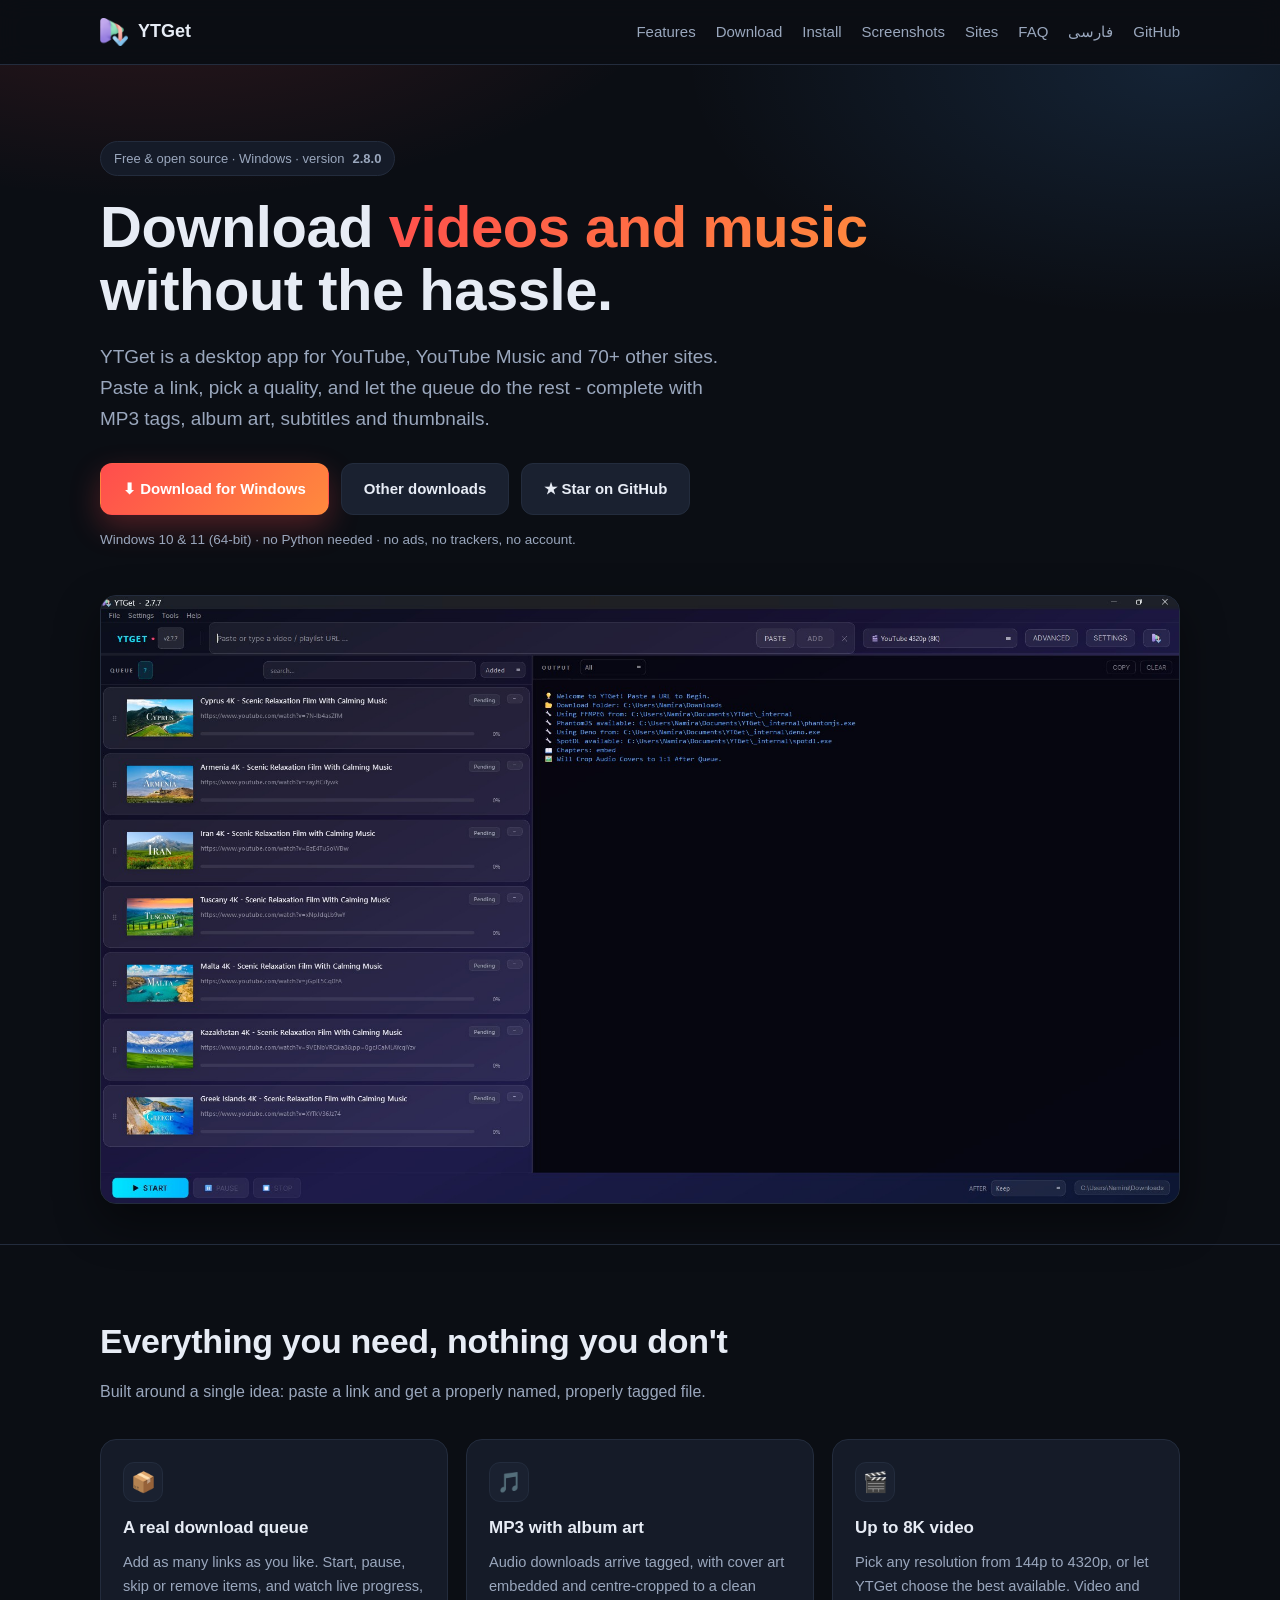
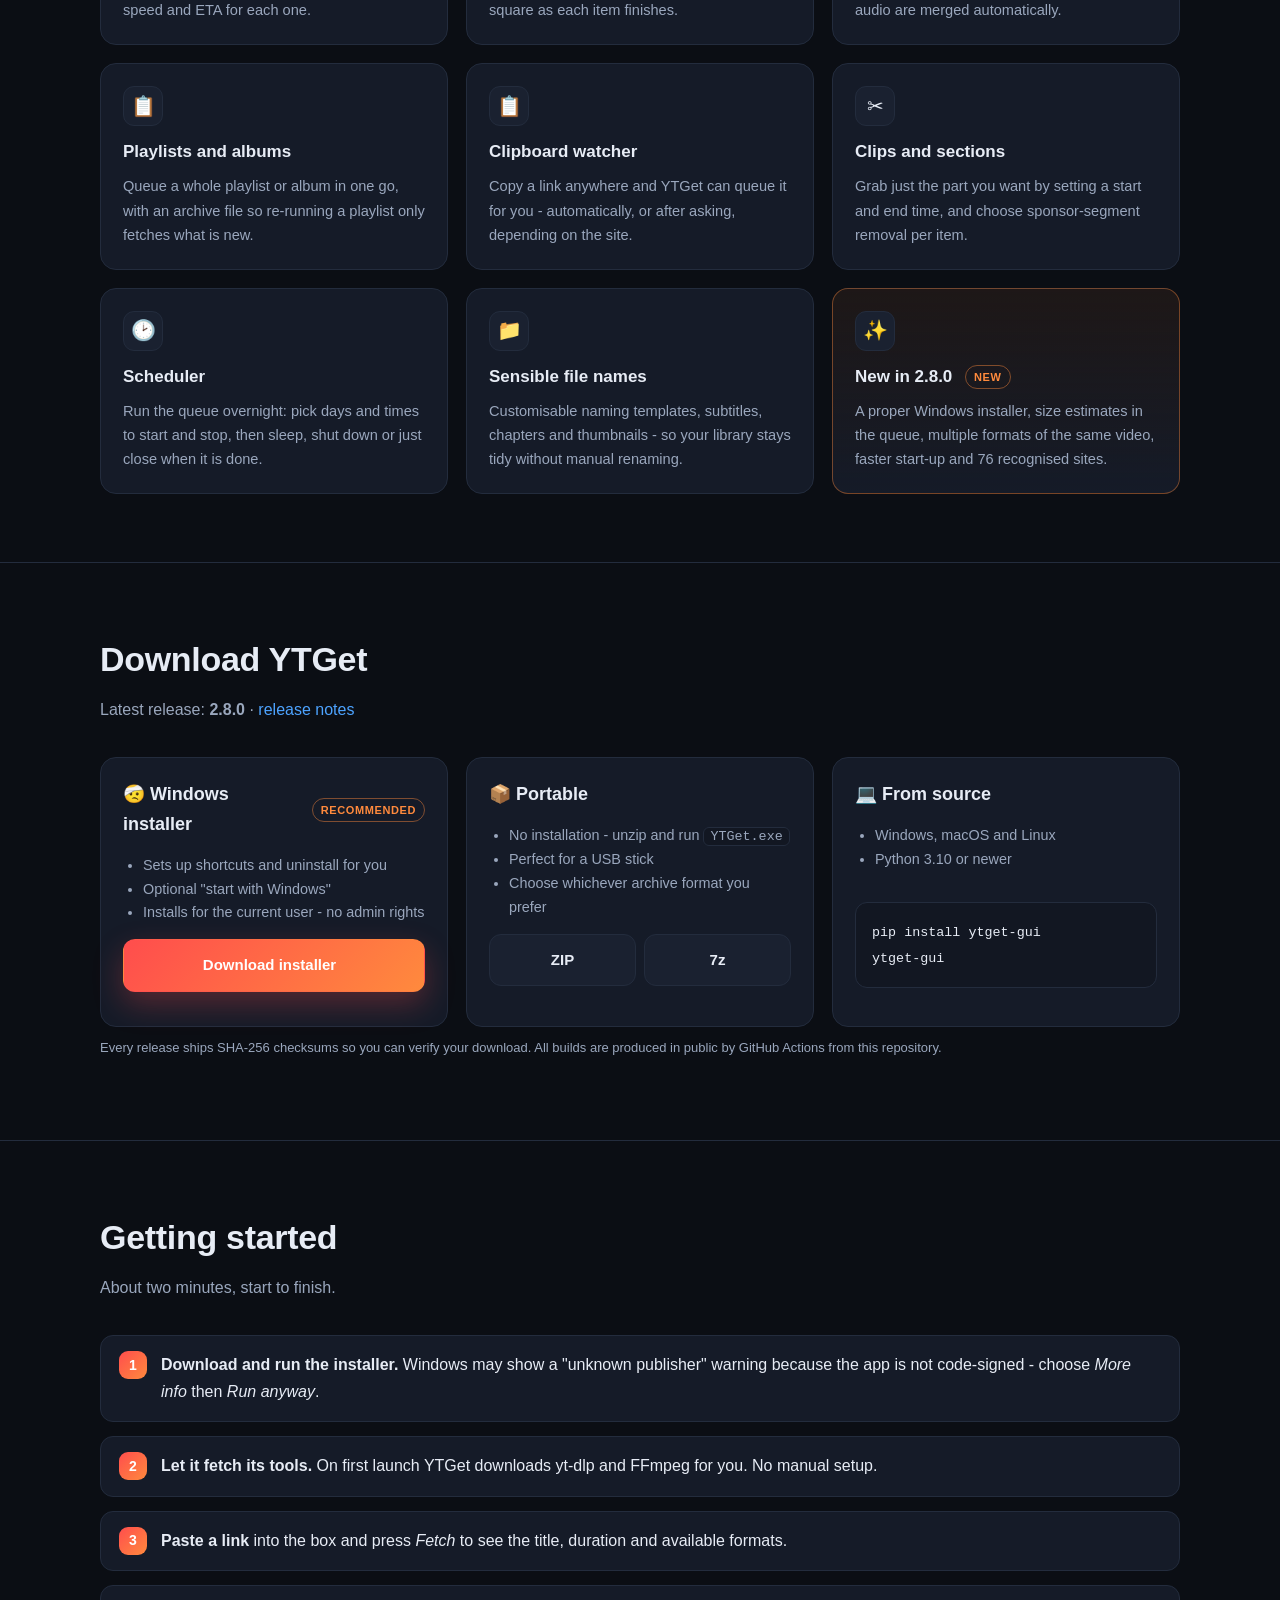
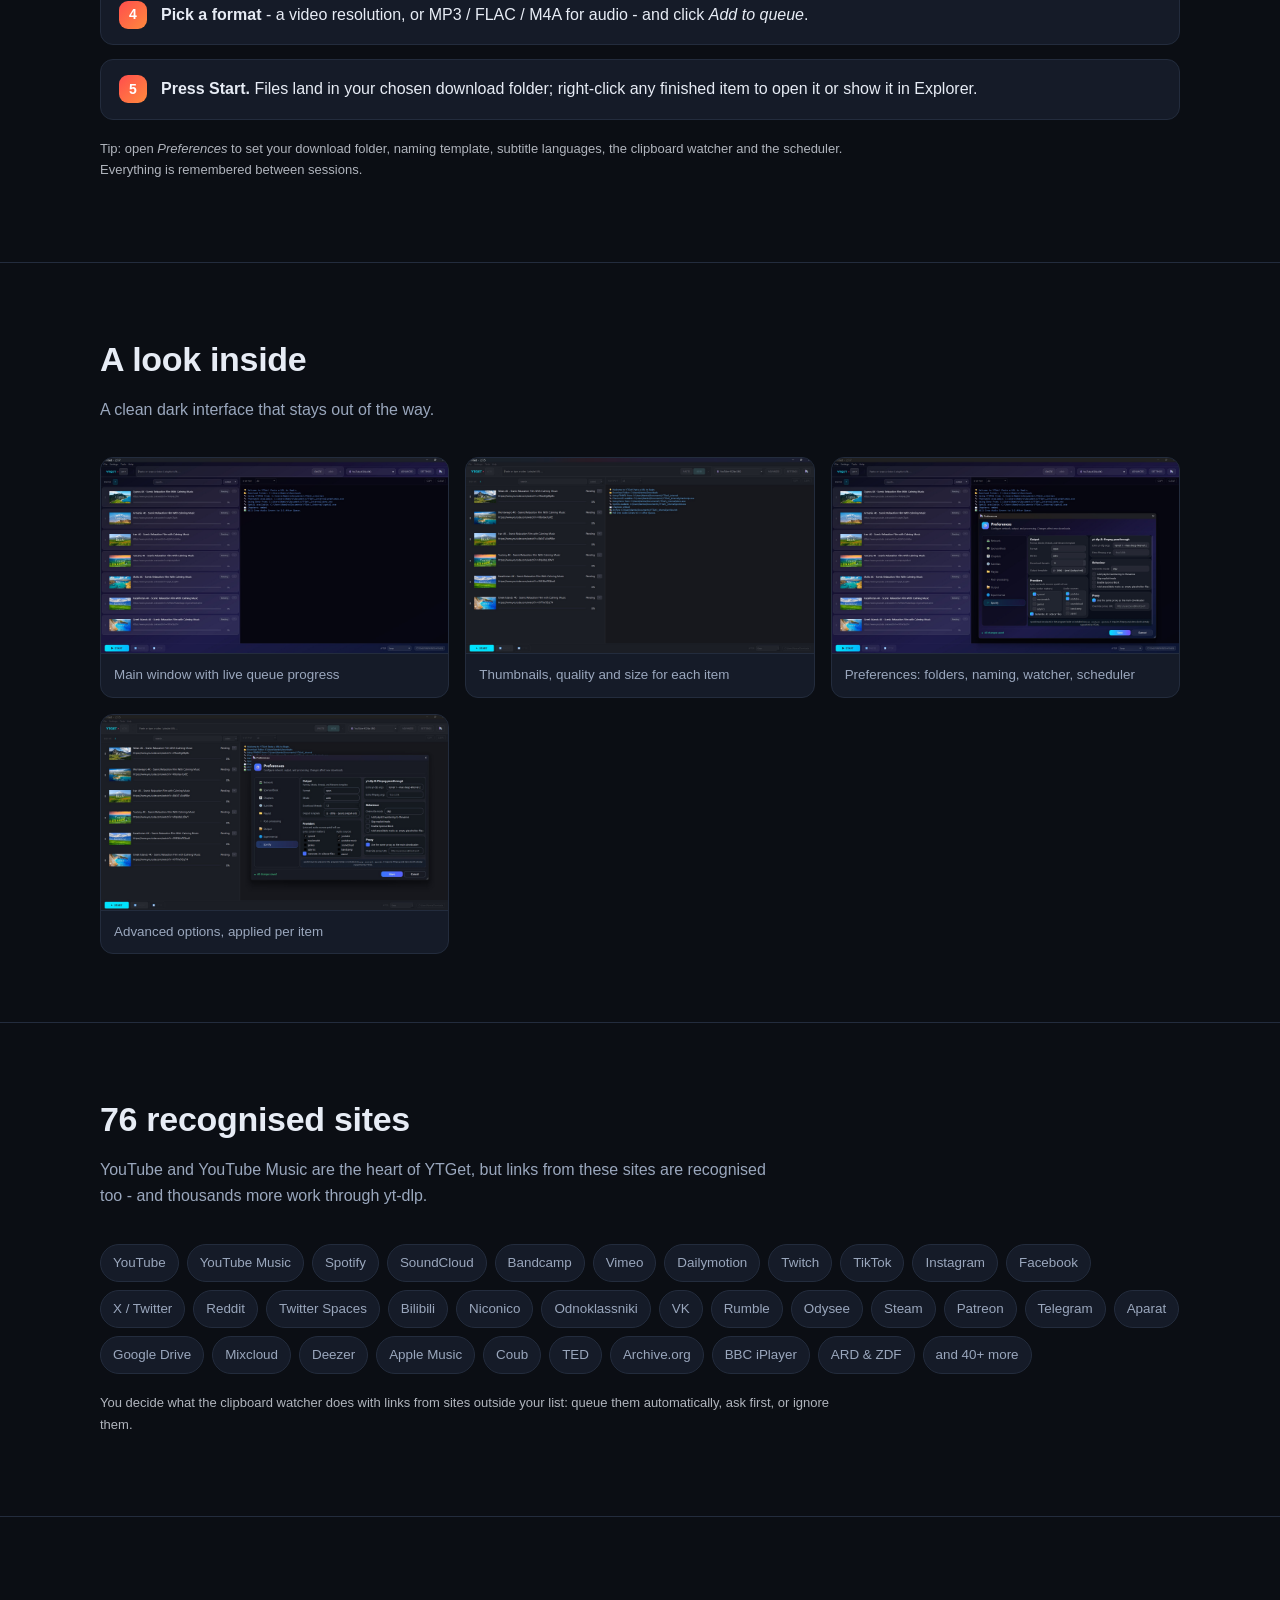
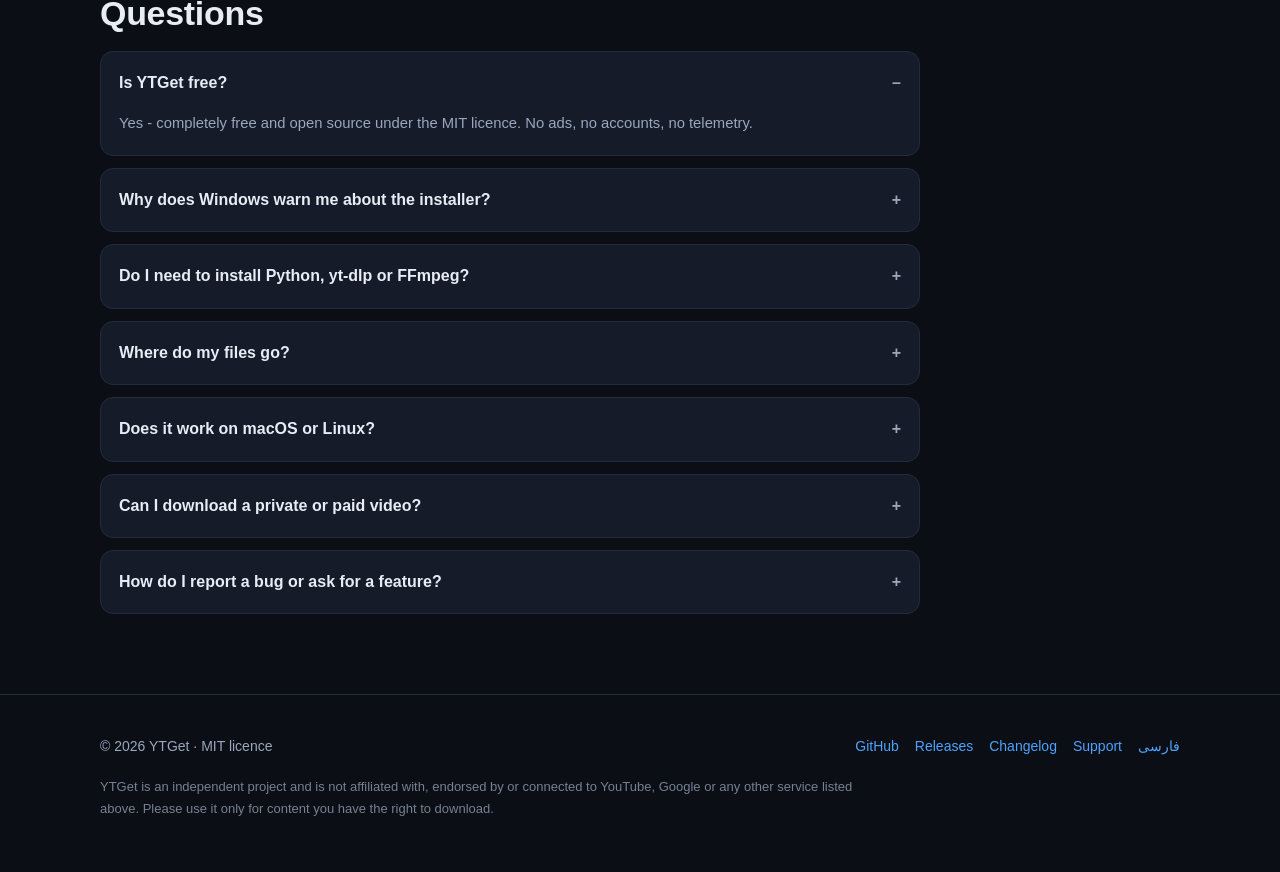
==== docs/index.html @ f898b494 "2.8.0.E" ====
<!DOCTYPE html>
<html lang="en">
<head>
<meta charset="utf-8" />
<meta name="viewport" content="width=device-width, initial-scale=1" />
<title>YTGet - a fast, friendly YouTube &amp; music downloader for Windows</title>
<meta name="description" content="YTGet is a free, open-source desktop downloader for YouTube, YouTube Music, Spotify metadata and 70+ other sites. Queue videos and playlists, grab MP3 with album art, and keep everything organised." />
<meta name="theme-color" content="#0b0e14" />
<link rel="icon" href="favicon.ico" sizes="any" />
<link rel="canonical" href="https://erfannamira.github.io/ytget-gui/" />
<meta property="og:type" content="website" />
<meta property="og:title" content="YTGet - a fast, friendly downloader for Windows" />
<meta property="og:description" content="Queue videos, albums and playlists. MP3 with album art. 76 supported sites. Free and open source." />
<meta property="og:image" content="https://erfannamira.github.io/ytget-gui/assets/img/app-main.jpg" />
<meta property="og:url" content="https://erfannamira.github.io/ytget-gui/" />
<meta name="twitter:card" content="summary_large_image" />
<link rel="stylesheet" href="assets/css/style.css" />
</head>
<body>
<a class="skip" href="#main">Skip to content</a>

<header class="nav">
  <div class="wrap nav-inner">
    <a class="brand" href="./">
      <img src="assets/img/logo.png" alt="" width="28" height="28" />
      YTGet
    </a>
    <button class="nav-toggle" type="button" aria-expanded="false" aria-label="Menu">&#9776;</button>
    <nav class="nav-links">
      <a href="#features">Features</a>
      <a href="#download">Download</a>
      <a href="#install">Install</a>
      <a href="#screenshots">Screenshots</a>
      <a href="#sites">Sites</a>
      <a href="#faq">FAQ</a>
      <a href="fa.html" lang="fa">&#1601;&#1575;&#1585;&#1587;&#1740;</a>
      <a href="https://github.com/ErfanNamira/ytget-gui">GitHub</a>
    </nav>
  </div>
</header>

<main id="main">

<section class="hero" style="border-top:0">
  <div class="wrap">
    <span class="pill">Free &amp; open source &middot; Windows &middot; version <strong data-version>2.8.0</strong></span>
    <h1>Download <span>videos and music</span><br />without the hassle.</h1>
    <p class="lede">
      YTGet is a desktop app for YouTube, YouTube Music and 70+ other sites.
      Paste a link, pick a quality, and let the queue do the rest - complete with
      MP3 tags, album art, subtitles and thumbnails.
    </p>
    <div class="cta">
      <a class="btn btn-primary" data-dl-installer href="https://github.com/ErfanNamira/ytget-gui/releases/latest">
        &#11015; Download for Windows
      </a>
      <a class="btn" href="#download">Other downloads</a>
      <a class="btn" href="https://github.com/ErfanNamira/ytget-gui">&#9733; Star on GitHub</a>
    </div>
    <p class="cta-note">
      Windows 10 &amp; 11 (64-bit) &middot; no Python needed &middot; no ads, no trackers, no account.
    </p>
    <div class="shot">
      <img src="assets/img/app-main.jpg" alt="The YTGet main window with a download queue" />
    </div>
  </div>
</section>

<section id="features">
  <div class="wrap">
    <h2>Everything you need, nothing you don't</h2>
    <p class="sub">Built around a single idea: paste a link and get a properly named, properly tagged file.</p>
    <div class="grid">
      <div class="card">
        <div class="ico">&#128230;</div>
        <h3>A real download queue</h3>
        <p>Add as many links as you like. Start, pause, skip or remove items, and watch live progress, speed and ETA for each one.</p>
      </div>
      <div class="card">
        <div class="ico">&#127925;</div>
        <h3>MP3 with album art</h3>
        <p>Audio downloads arrive tagged, with cover art embedded and centre-cropped to a clean square as each item finishes.</p>
      </div>
      <div class="card">
        <div class="ico">&#127916;</div>
        <h3>Up to 8K video</h3>
        <p>Pick any resolution from 144p to 4320p, or let YTGet choose the best available. Video and audio are merged automatically.</p>
      </div>
      <div class="card">
        <div class="ico">&#128203;</div>
        <h3>Playlists and albums</h3>
        <p>Queue a whole playlist or album in one go, with an archive file so re-running a playlist only fetches what is new.</p>
      </div>
      <div class="card">
        <div class="ico">&#128203;</div>
        <h3>Clipboard watcher</h3>
        <p>Copy a link anywhere and YTGet can queue it for you - automatically, or after asking, depending on the site.</p>
      </div>
      <div class="card">
        <div class="ico">&#9986;</div>
        <h3>Clips and sections</h3>
        <p>Grab just the part you want by setting a start and end time, and choose sponsor-segment removal per item.</p>
      </div>
      <div class="card">
        <div class="ico">&#128337;</div>
        <h3>Scheduler</h3>
        <p>Run the queue overnight: pick days and times to start and stop, then sleep, shut down or just close when it is done.</p>
      </div>
      <div class="card">
        <div class="ico">&#128193;</div>
        <h3>Sensible file names</h3>
        <p>Customisable naming templates, subtitles, chapters and thumbnails - so your library stays tidy without manual renaming.</p>
      </div>
      <div class="card new">
        <div class="ico">&#10024;</div>
        <h3>New in 2.8.0 <span class="tag">new</span></h3>
        <p>A proper Windows installer, size estimates in the queue, multiple formats of the same video, faster start-up and 76 recognised sites.</p>
      </div>
    </div>
  </div>
</section>

<section id="download">
  <div class="wrap">
    <h2>Download YTGet</h2>
    <p class="sub">
      Latest release: <strong data-version>2.8.0</strong>
      <span data-published></span> &middot;
      <a data-notes-link href="https://github.com/ErfanNamira/ytget-gui/releases/latest">release notes</a>
    </p>
    <div class="dl-grid">
      <div class="card dl">
        <div class="os">&#129301; Windows installer <span class="tag">recommended</span></div>
        <ul>
          <li>Sets up shortcuts and uninstall for you</li>
          <li>Optional "start with Windows"</li>
          <li>Installs for the current user - no admin rights</li>
        </ul>
        <a class="btn btn-primary" data-dl-installer href="https://github.com/ErfanNamira/ytget-gui/releases/latest">
          Download installer <span data-size></span>
        </a>
      </div>
      <div class="card dl">
        <div class="os">&#128230; Portable</div>
        <ul>
          <li>No installation - unzip and run <code>YTGet.exe</code></li>
          <li>Perfect for a USB stick</li>
          <li>Choose whichever archive format you prefer</li>
        </ul>
        <div class="dl-alt">
          <a class="btn" data-dl-zip href="https://github.com/ErfanNamira/ytget-gui/releases/latest">ZIP</a>
          <a class="btn" data-dl-7z href="https://github.com/ErfanNamira/ytget-gui/releases/latest">7z</a>
        </div>
      </div>
      <div class="card dl">
        <div class="os">&#128187; From source</div>
        <ul>
          <li>Windows, macOS and Linux</li>
          <li>Python 3.10 or newer</li>
        </ul>
<pre><code>pip install ytget-gui
ytget-gui</code></pre>
      </div>
    </div>
    <p class="hashes">
      Every release ships SHA-256 checksums so you can verify your download.
      All builds are produced in public by GitHub Actions from this repository.
    </p>
  </div>
</section>

<section id="install">
  <div class="wrap">
    <h2>Getting started</h2>
    <p class="sub">About two minutes, start to finish.</p>
    <ol class="steps">
      <li><strong>Download and run the installer.</strong> Windows may show a "unknown publisher" warning because the app is not code-signed - choose <em>More info</em> then <em>Run anyway</em>.</li>
      <li><strong>Let it fetch its tools.</strong> On first launch YTGet downloads yt-dlp and FFmpeg for you. No manual setup.</li>
      <li><strong>Paste a link</strong> into the box and press <em>Fetch</em> to see the title, duration and available formats.</li>
      <li><strong>Pick a format</strong> - a video resolution, or MP3 / FLAC / M4A for audio - and click <em>Add to queue</em>.</li>
      <li><strong>Press Start.</strong> Files land in your chosen download folder; right-click any finished item to open it or show it in Explorer.</li>
    </ol>
    <p class="note">
      Tip: open <em>Preferences</em> to set your download folder, naming template, subtitle languages,
      the clipboard watcher and the scheduler. Everything is remembered between sessions.
    </p>
  </div>
</section>

<section id="screenshots">
  <div class="wrap">
    <h2>A look inside</h2>
    <p class="sub">A clean dark interface that stays out of the way.</p>
    <div class="gallery">
      <figure>
        <img src="assets/img/app-main.jpg" alt="YTGet main window" loading="lazy" />
        <figcaption>Main window with live queue progress</figcaption>
      </figure>
      <figure>
        <img src="assets/img/app-queue.jpg" alt="YTGet queue with thumbnails" loading="lazy" />
        <figcaption>Thumbnails, quality and size for each item</figcaption>
      </figure>
      <figure>
        <img src="assets/img/app-prefs.jpg" alt="YTGet preferences" loading="lazy" />
        <figcaption>Preferences: folders, naming, watcher, scheduler</figcaption>
      </figure>
      <figure>
        <img src="assets/img/app-advanced.jpg" alt="YTGet advanced options" loading="lazy" />
        <figcaption>Advanced options, applied per item</figcaption>
      </figure>
    </div>
  </div>
</section>

<section id="sites">
  <div class="wrap">
    <h2>76 recognised sites</h2>
    <p class="sub">
      YouTube and YouTube Music are the heart of YTGet, but links from these sites are recognised too -
      and thousands more work through yt-dlp.
    </p>
    <div class="chips">
      <span class="chip">YouTube</span>
      <span class="chip">YouTube Music</span>
      <span class="chip">Spotify</span>
      <span class="chip">SoundCloud</span>
      <span class="chip">Bandcamp</span>
      <span class="chip">Vimeo</span>
      <span class="chip">Dailymotion</span>
      <span class="chip">Twitch</span>
      <span class="chip">TikTok</span>
      <span class="chip">Instagram</span>
      <span class="chip">Facebook</span>
      <span class="chip">X / Twitter</span>
      <span class="chip">Reddit</span>
      <span class="chip">Twitter Spaces</span>
      <span class="chip">Bilibili</span>
      <span class="chip">Niconico</span>
      <span class="chip">Odnoklassniki</span>
      <span class="chip">VK</span>
      <span class="chip">Rumble</span>
      <span class="chip">Odysee</span>
      <span class="chip">Steam</span>
      <span class="chip">Patreon</span>
      <span class="chip">Telegram</span>
      <span class="chip">Aparat</span>
      <span class="chip">Google Drive</span>
      <span class="chip">Mixcloud</span>
      <span class="chip">Deezer</span>
      <span class="chip">Apple Music</span>
      <span class="chip">Coub</span>
      <span class="chip">TED</span>
      <span class="chip">Archive.org</span>
      <span class="chip">BBC iPlayer</span>
      <span class="chip">ARD &amp; ZDF</span>
      <span class="chip">and 40+ more</span>
    </div>
    <p class="note">
      You decide what the clipboard watcher does with links from sites outside your list:
      queue them automatically, ask first, or ignore them.
    </p>
  </div>
</section>

<section id="faq">
  <div class="wrap">
    <h2>Questions</h2>
    <div style="max-width:820px">
      <details open>
        <summary>Is YTGet free?</summary>
        <p>Yes - completely free and open source under the MIT licence. No ads, no accounts, no telemetry.</p>
      </details>
      <details>
        <summary>Why does Windows warn me about the installer?</summary>
        <p>The app is not code-signed yet, and code-signing certificates are expensive for a free project. Click <em>More info</em> then <em>Run anyway</em>. You can verify the file first using the SHA-256 checksum published with every release.</p>
      </details>
      <details>
        <summary>Do I need to install Python, yt-dlp or FFmpeg?</summary>
        <p>No. The Windows build is self-contained, and YTGet downloads and updates yt-dlp and FFmpeg by itself.</p>
      </details>
      <details>
        <summary>Where do my files go?</summary>
        <p>Wherever you choose in Preferences - by default your <code>Downloads</code> folder. Settings and logs live in <code>%LOCALAPPDATA%\YTGet</code>.</p>
      </details>
      <details>
        <summary>Does it work on macOS or Linux?</summary>
        <p>Yes, from source: <code>pip install ytget-gui</code> then run <code>ytget-gui</code>. Only Windows gets a prebuilt installer today.</p>
      </details>
      <details>
        <summary>Can I download a private or paid video?</summary>
        <p>Only content you are allowed to access. YTGet can use your browser cookies for things you have legitimately purchased or subscribed to - please respect each site's terms and the rights of creators.</p>
      </details>
      <details>
        <summary>How do I report a bug or ask for a feature?</summary>
        <p>Open an issue on <a href="https://github.com/ErfanNamira/ytget-gui/issues">GitHub</a>. Including the link you used and a copy of the log helps a lot.</p>
      </details>
    </div>
  </div>
</section>

</main>

<footer>
  <div class="wrap foot">
    <div>&copy; <span data-year>2026</span> YTGet &middot; MIT licence</div>
    <div class="foot-links">
      <a href="https://github.com/ErfanNamira/ytget-gui">GitHub</a>
      <a href="https://github.com/ErfanNamira/ytget-gui/releases">Releases</a>
      <a href="https://github.com/ErfanNamira/ytget-gui/blob/main/CHANGELOG.md">Changelog</a>
      <a href="https://github.com/ErfanNamira/ytget-gui/issues">Support</a>
      <a href="fa.html" lang="fa">&#1601;&#1575;&#1585;&#1587;&#1740;</a>
    </div>
  </div>
  <div class="wrap">
    <p class="note">
      YTGet is an independent project and is not affiliated with, endorsed by or connected to YouTube,
      Google or any other service listed above. Please use it only for content you have the right to download.
    </p>
  </div>
</footer>

<script src="assets/js/main.js" defer></script>
</body>
</html>
---- docs/assets/css/style.css ----
:root {
  --bg: #0b0e14;
  --bg-soft: #121722;
  --card: #151b28;
  --card-2: #1a2130;
  --line: #232c3d;
  --text: #e7ecf5;
  --muted: #9aa7bd;
  --brand: #ff4d4d;
  --brand-2: #ff8a3d;
  --accent: #4da3ff;
  --radius: 16px;
  --shadow: 0 18px 45px rgba(0, 0, 0, 0.45);
  --maxw: 1120px;
}

* { box-sizing: border-box; }
html { scroll-behavior: smooth; }

body {
  margin: 0;
  background: var(--bg);
  color: var(--text);
  font: 16px/1.65 -apple-system, BlinkMacSystemFont, "Segoe UI", Roboto, Arial, sans-serif;
  -webkit-font-smoothing: antialiased;
}

body.rtl {
  direction: rtl;
  font-family: Vazirmatn, "Segoe UI", Tahoma, sans-serif;
}

img { max-width: 100%; display: block; }
a { color: var(--accent); text-decoration: none; }
a:hover { text-decoration: underline; }

.wrap { width: 100%; max-width: var(--maxw); margin: 0 auto; padding: 0 20px; }
.skip {
  position: absolute;
  width: 1px;
  height: 1px;
  margin: -1px;
  padding: 0;
  overflow: hidden;
  clip: rect(0 0 0 0);
  clip-path: inset(50%);
  white-space: nowrap;
}
.skip:focus {
  inset-inline-start: 12px;
  top: 12px;
  z-index: 99;
  width: auto;
  height: auto;
  margin: 0;
  overflow: visible;
  clip: auto;
  clip-path: none;
  background: var(--card);
  padding: 10px 14px;
  border-radius: 10px;
}

.nav {
  position: sticky;
  top: 0;
  z-index: 50;
  backdrop-filter: blur(12px);
  background: rgba(11, 14, 20, 0.82);
  border-bottom: 1px solid var(--line);
}
.nav-inner { display: flex; align-items: center; gap: 18px; height: 64px; }
.brand { display: flex; align-items: center; gap: 10px; font-weight: 700; font-size: 18px; color: var(--text); }
.brand:hover { text-decoration: none; }
.brand img { width: 28px; height: 28px; }
.nav-links { display: flex; gap: 20px; margin-inline-start: auto; align-items: center; }
.nav-links a { color: var(--muted); font-size: 15px; }
.nav-links a:hover { color: var(--text); text-decoration: none; }
.nav-toggle {
  display: none;
  margin-inline-start: auto;
  background: var(--card);
  border: 1px solid var(--line);
  color: var(--text);
  border-radius: 10px;
  padding: 8px 12px;
  font-size: 18px;
  cursor: pointer;
}

.btn {
  display: inline-flex;
  align-items: center;
  justify-content: center;
  gap: 9px;
  padding: 13px 22px;
  border-radius: 12px;
  border: 1px solid var(--line);
  background: var(--card-2);
  color: var(--text);
  font-weight: 600;
  font-size: 15px;
  cursor: pointer;
  transition: transform 0.15s ease, filter 0.15s ease;
}
.btn:hover { text-decoration: none; transform: translateY(-2px); filter: brightness(1.12); }
.btn-primary {
  background: linear-gradient(135deg, var(--brand), var(--brand-2));
  border-color: transparent;
  color: #fff;
  box-shadow: 0 12px 30px rgba(255, 77, 77, 0.28);
}
.btn-sm { padding: 9px 14px; font-size: 14px; }

.hero {
  padding: 76px 0 40px;
  background:
    radial-gradient(900px 420px at 12% -10%, rgba(255, 77, 77, 0.16), transparent 60%),
    radial-gradient(820px 420px at 92% 0%, rgba(77, 163, 255, 0.14), transparent 60%);
}
.pill {
  display: inline-flex;
  align-items: center;
  gap: 8px;
  padding: 6px 13px;
  border-radius: 999px;
  border: 1px solid var(--line);
  background: var(--card);
  color: var(--muted);
  font-size: 13px;
}
.hero h1 { font-size: clamp(34px, 6vw, 58px); line-height: 1.08; margin: 20px 0 14px; letter-spacing: -0.5px; }
.hero h1 span {
  background: linear-gradient(135deg, var(--brand), var(--brand-2));
  -webkit-background-clip: text;
  background-clip: text;
  -webkit-text-fill-color: transparent;
}
.lede { color: var(--muted); font-size: clamp(16px, 2.2vw, 19px); max-width: 640px; }
.cta { display: flex; flex-wrap: wrap; gap: 12px; margin: 28px 0 12px; }
.cta-note { color: var(--muted); font-size: 13.5px; }
.shot {
  margin-top: 44px;
  border: 1px solid var(--line);
  border-radius: var(--radius);
  overflow: hidden;
  box-shadow: var(--shadow);
  background: var(--card);
}

section { padding: 68px 0; border-top: 1px solid var(--line); }
section h2 { font-size: clamp(24px, 3.4vw, 34px); margin: 0 0 10px; letter-spacing: -0.3px; }
.sub { color: var(--muted); margin: 0 0 34px; max-width: 680px; }

.grid { display: grid; gap: 18px; grid-template-columns: repeat(auto-fit, minmax(268px, 1fr)); }
.card { background: var(--card); border: 1px solid var(--line); border-radius: var(--radius); padding: 22px; }
.card h3 { margin: 12px 0 8px; font-size: 17px; }
.card p { margin: 0; color: var(--muted); font-size: 14.6px; }
.ico {
  width: 40px;
  height: 40px;
  display: grid;
  place-items: center;
  border-radius: 11px;
  background: var(--card-2);
  border: 1px solid var(--line);
  font-size: 20px;
}
.new { border-color: rgba(255, 138, 61, 0.4); background: linear-gradient(180deg, rgba(255, 138, 61, 0.08), var(--card)); }
.tag {
  display: inline-block;
  font-size: 11px;
  font-weight: 700;
  letter-spacing: 0.6px;
  text-transform: uppercase;
  color: var(--brand-2);
  border: 1px solid rgba(255, 138, 61, 0.45);
  border-radius: 999px;
  padding: 2px 8px;
  margin-inline-start: 8px;
  vertical-align: middle;
}

.dl-grid { display: grid; gap: 18px; grid-template-columns: repeat(auto-fit, minmax(300px, 1fr)); }
.dl { display: flex; flex-direction: column; gap: 14px; }
.dl .os { display: flex; align-items: center; gap: 10px; font-weight: 700; font-size: 18px; }
.dl ul { margin: 0; padding-inline-start: 20px; color: var(--muted); font-size: 14.4px; }
.dl .btn { width: 100%; }
.dl-alt { display: flex; flex-wrap: wrap; gap: 8px; }
.dl-alt .btn { width: auto; flex: 1 1 120px; }
.hashes { margin-top: 10px; font-size: 13px; color: var(--muted); }

.steps { counter-reset: step; display: grid; gap: 14px; padding: 0; margin: 0; list-style: none; }
.steps li {
  counter-increment: step;
  position: relative;
  background: var(--card);
  border: 1px solid var(--line);
  border-radius: 13px;
  padding: 16px 18px 16px 60px;
}
body.rtl .steps li { padding: 16px 60px 16px 18px; }
.steps li::before {
  content: counter(step);
  position: absolute;
  inset-inline-start: 18px;
  top: 15px;
  width: 28px;
  height: 28px;
  display: grid;
  place-items: center;
  border-radius: 9px;
  background: linear-gradient(135deg, var(--brand), var(--brand-2));
  color: #fff;
  font-weight: 700;
  font-size: 14px;
}

.gallery { display: grid; gap: 16px; grid-template-columns: repeat(auto-fit, minmax(260px, 1fr)); }
.gallery figure { margin: 0; border: 1px solid var(--line); border-radius: 13px; overflow: hidden; background: var(--card); }
.gallery figcaption { padding: 10px 13px; color: var(--muted); font-size: 13.4px; border-top: 1px solid var(--line); }

.table-wrap { overflow-x: auto; border: 1px solid var(--line); border-radius: var(--radius); }
table { width: 100%; border-collapse: collapse; min-width: 460px; }
th, td { text-align: start; padding: 13px 16px; border-bottom: 1px solid var(--line); font-size: 14.6px; }
th { background: var(--card-2); font-size: 13px; letter-spacing: 0.4px; text-transform: uppercase; color: var(--muted); }
tr:last-child td { border-bottom: 0; }

.chips { display: flex; flex-wrap: wrap; gap: 8px; }
.chip { padding: 7px 12px; border-radius: 999px; border: 1px solid var(--line); background: var(--card); color: var(--muted); font-size: 13.4px; }

details { background: var(--card); border: 1px solid var(--line); border-radius: 13px; padding: 4px 18px; margin-bottom: 12px; }
summary { cursor: pointer; padding: 14px 0; font-weight: 600; list-style: none; }
summary::-webkit-details-marker { display: none; }
summary::after { content: "+"; float: inline-end; color: var(--muted); font-weight: 700; }
details[open] summary::after { content: "\2013"; }
details p { margin: 0 0 16px; color: var(--muted); font-size: 14.8px; }

code { background: var(--bg-soft); border: 1px solid var(--line); border-radius: 6px; padding: 1px 6px; font-size: 13.4px; }
pre { background: var(--bg-soft); border: 1px solid var(--line); border-radius: 12px; padding: 16px; overflow-x: auto; direction: ltr; text-align: left; }
pre code { border: 0; background: none; padding: 0; }

footer { border-top: 1px solid var(--line); padding: 40px 0; color: var(--muted); font-size: 14px; }
.foot { display: flex; flex-wrap: wrap; gap: 16px; align-items: center; justify-content: space-between; }
.foot-links { display: flex; flex-wrap: wrap; gap: 16px; }
.note { margin-top: 18px; font-size: 13px; opacity: 0.75; max-width: 760px; }

@media (max-width: 760px) {
  .nav-links {
    display: none;
    position: absolute;
    top: 64px;
    inset-inline: 0;
    flex-direction: column;
    gap: 0;
    background: var(--bg-soft);
    border-bottom: 1px solid var(--line);
    padding: 8px 20px 16px;
  }
  .nav-links.open { display: flex; }
  .nav-links a { padding: 11px 0; border-bottom: 1px solid var(--line); }
  .nav-toggle { display: block; }
  .hero { padding-top: 52px; }
}

@media (prefers-reduced-motion: reduce) {
  * { transition: none !important; scroll-behavior: auto !important; }
}
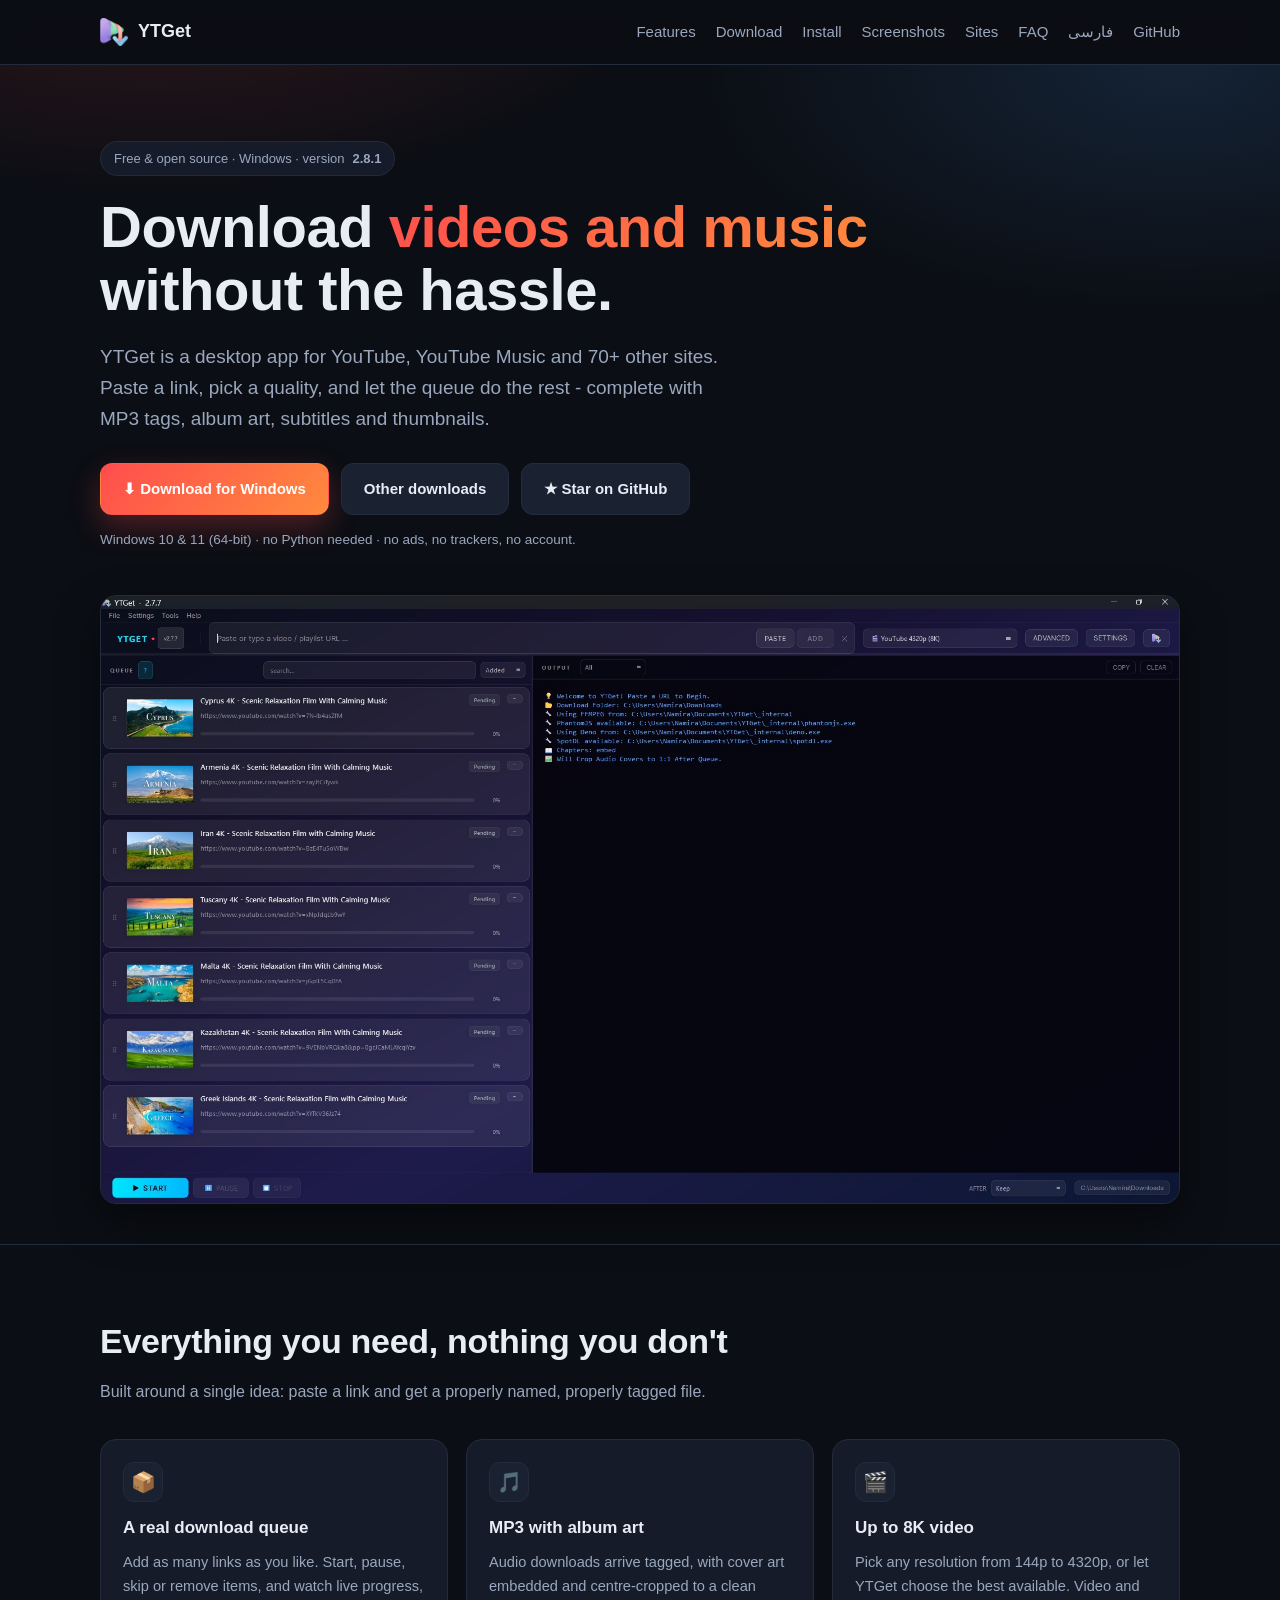
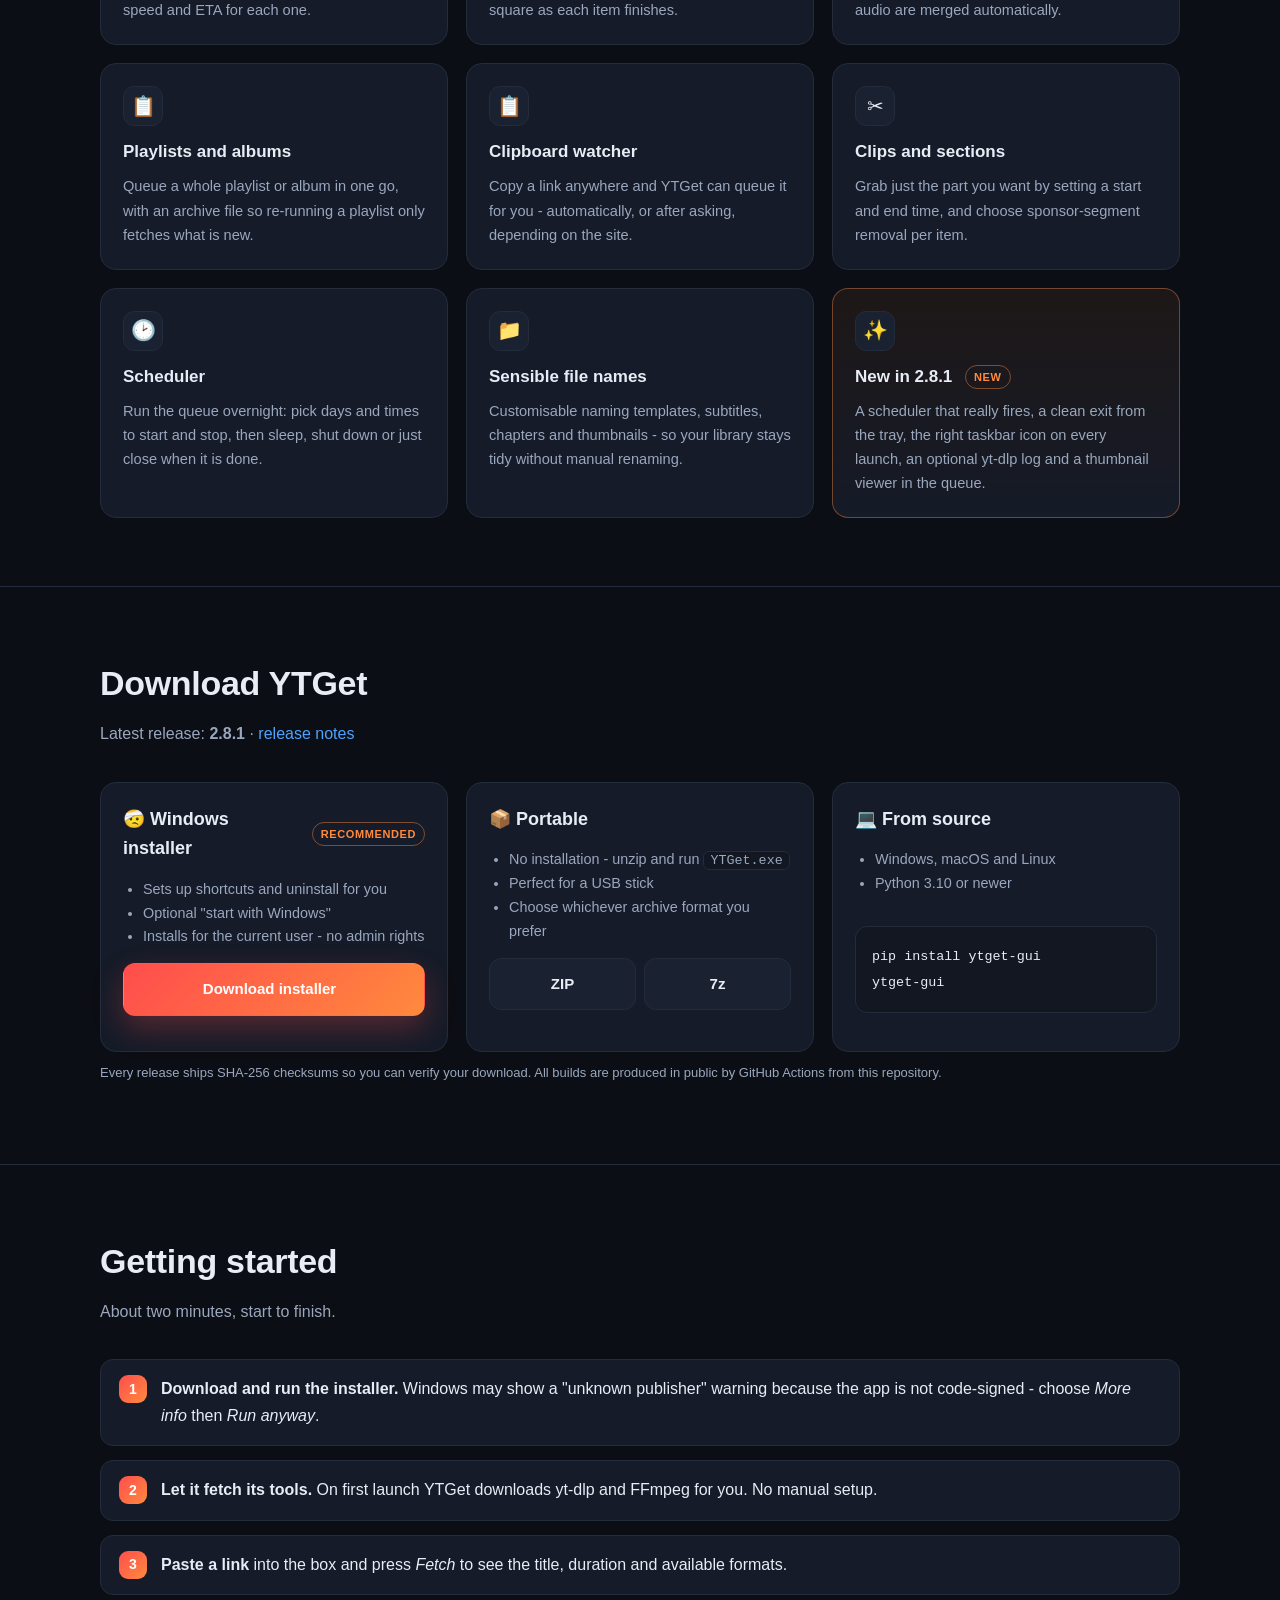
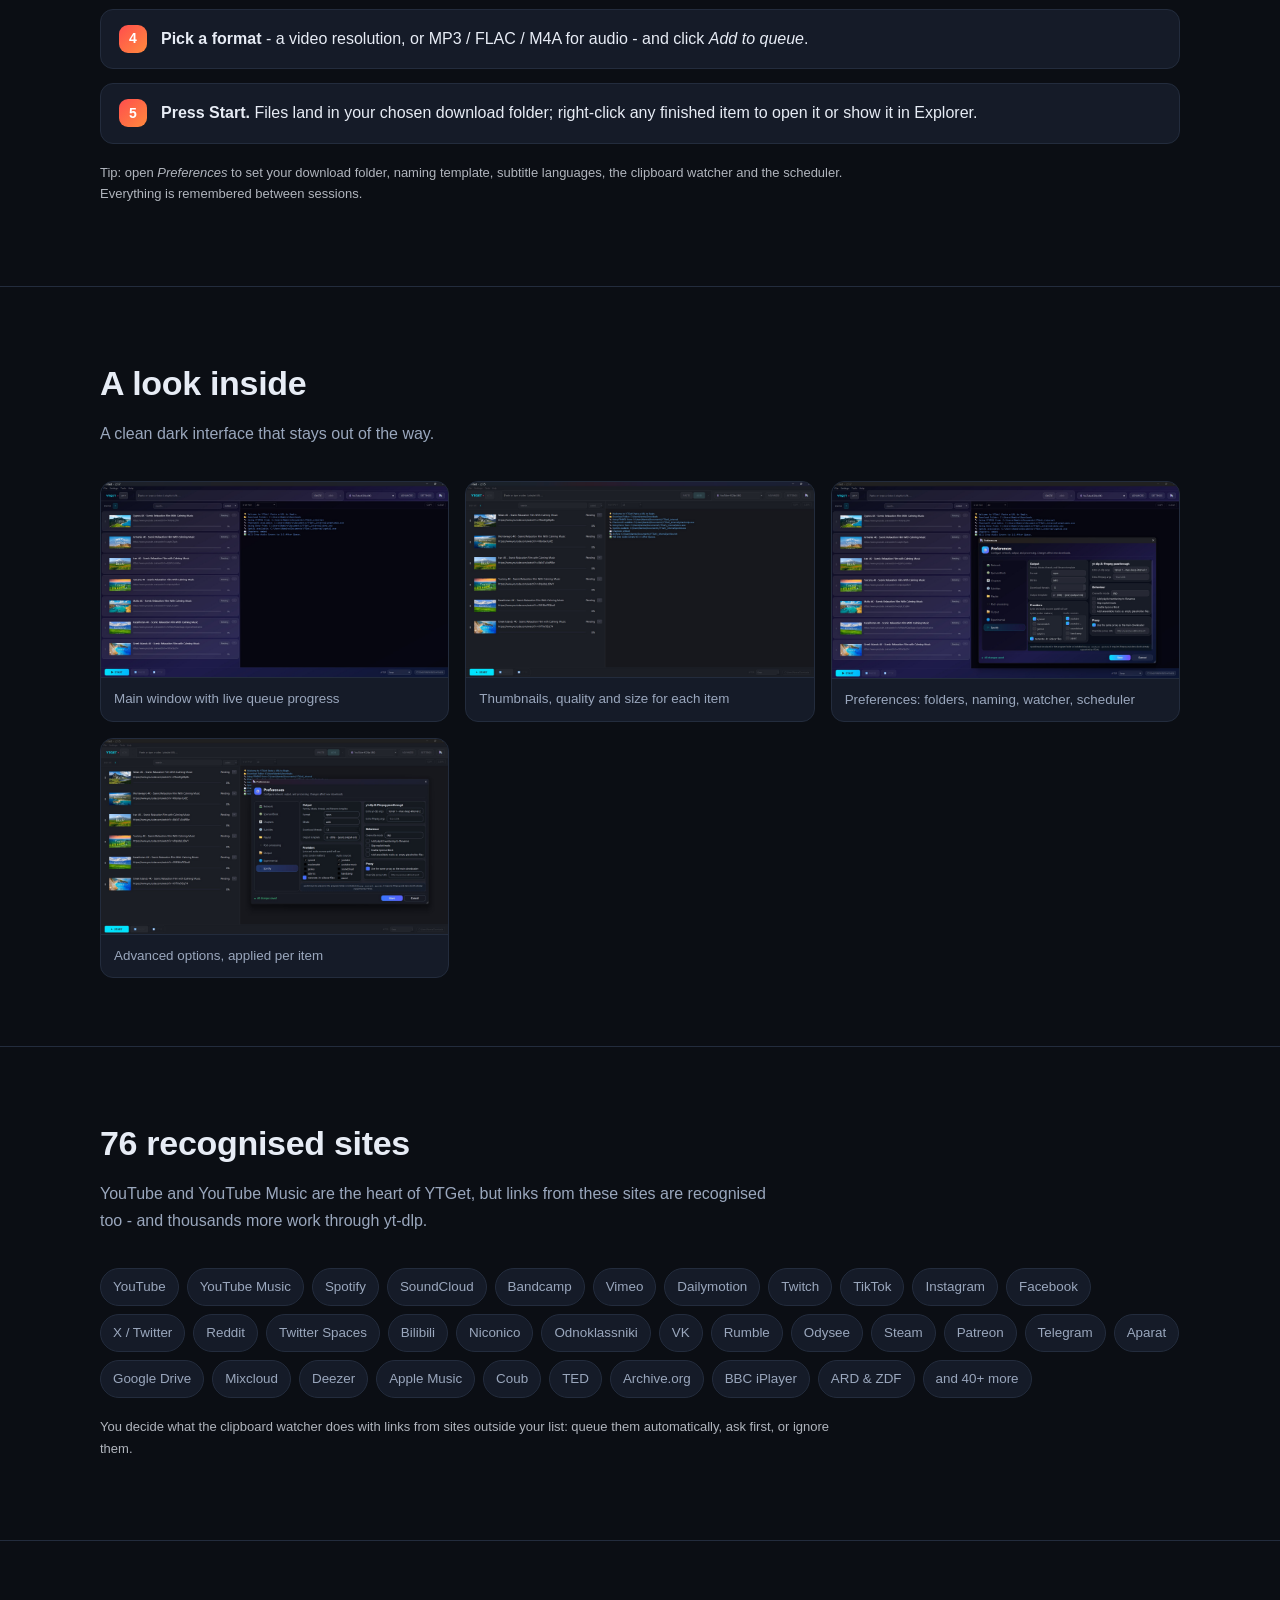
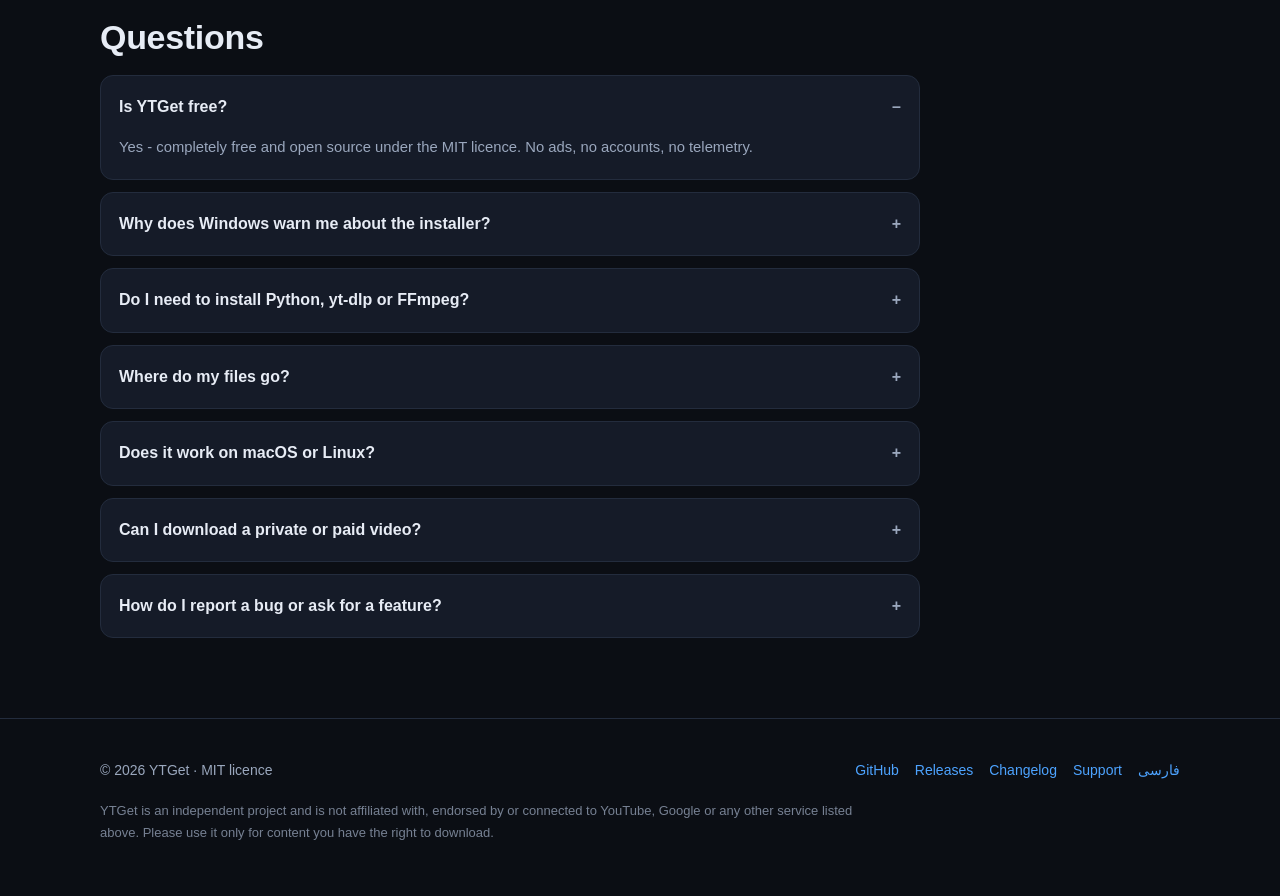
==== commit 4830f543: "2.8.1" ====
--- a/docs/index.html
+++ b/docs/index.html
@@ -43,7 +43,7 @@
 
 <section class="hero" style="border-top:0">
   <div class="wrap">
-    <span class="pill">Free &amp; open source &middot; Windows &middot; version <strong data-version>2.8.0</strong></span>
+    <span class="pill">Free &amp; open source &middot; Windows &middot; version <strong data-version>2.8.1</strong></span>
     <h1>Download <span>videos and music</span><br />without the hassle.</h1>
     <p class="lede">
       YTGet is a desktop app for YouTube, YouTube Music and 70+ other sites.
@@ -113,8 +113,8 @@
       </div>
       <div class="card new">
         <div class="ico">&#10024;</div>
-        <h3>New in 2.8.0 <span class="tag">new</span></h3>
-        <p>A proper Windows installer, size estimates in the queue, multiple formats of the same video, faster start-up and 76 recognised sites.</p>
+        <h3>New in 2.8.1 <span class="tag">new</span></h3>
+        <p>A scheduler that really fires, a clean exit from the tray, the right taskbar icon on every launch, an optional yt-dlp log and a thumbnail viewer in the queue.</p>
       </div>
     </div>
   </div>
@@ -124,7 +124,7 @@
   <div class="wrap">
     <h2>Download YTGet</h2>
     <p class="sub">
-      Latest release: <strong data-version>2.8.0</strong>
+      Latest release: <strong data-version>2.8.1</strong>
       <span data-published></span> &middot;
       <a data-notes-link href="https://github.com/ErfanNamira/ytget-gui/releases/latest">release notes</a>
     </p>
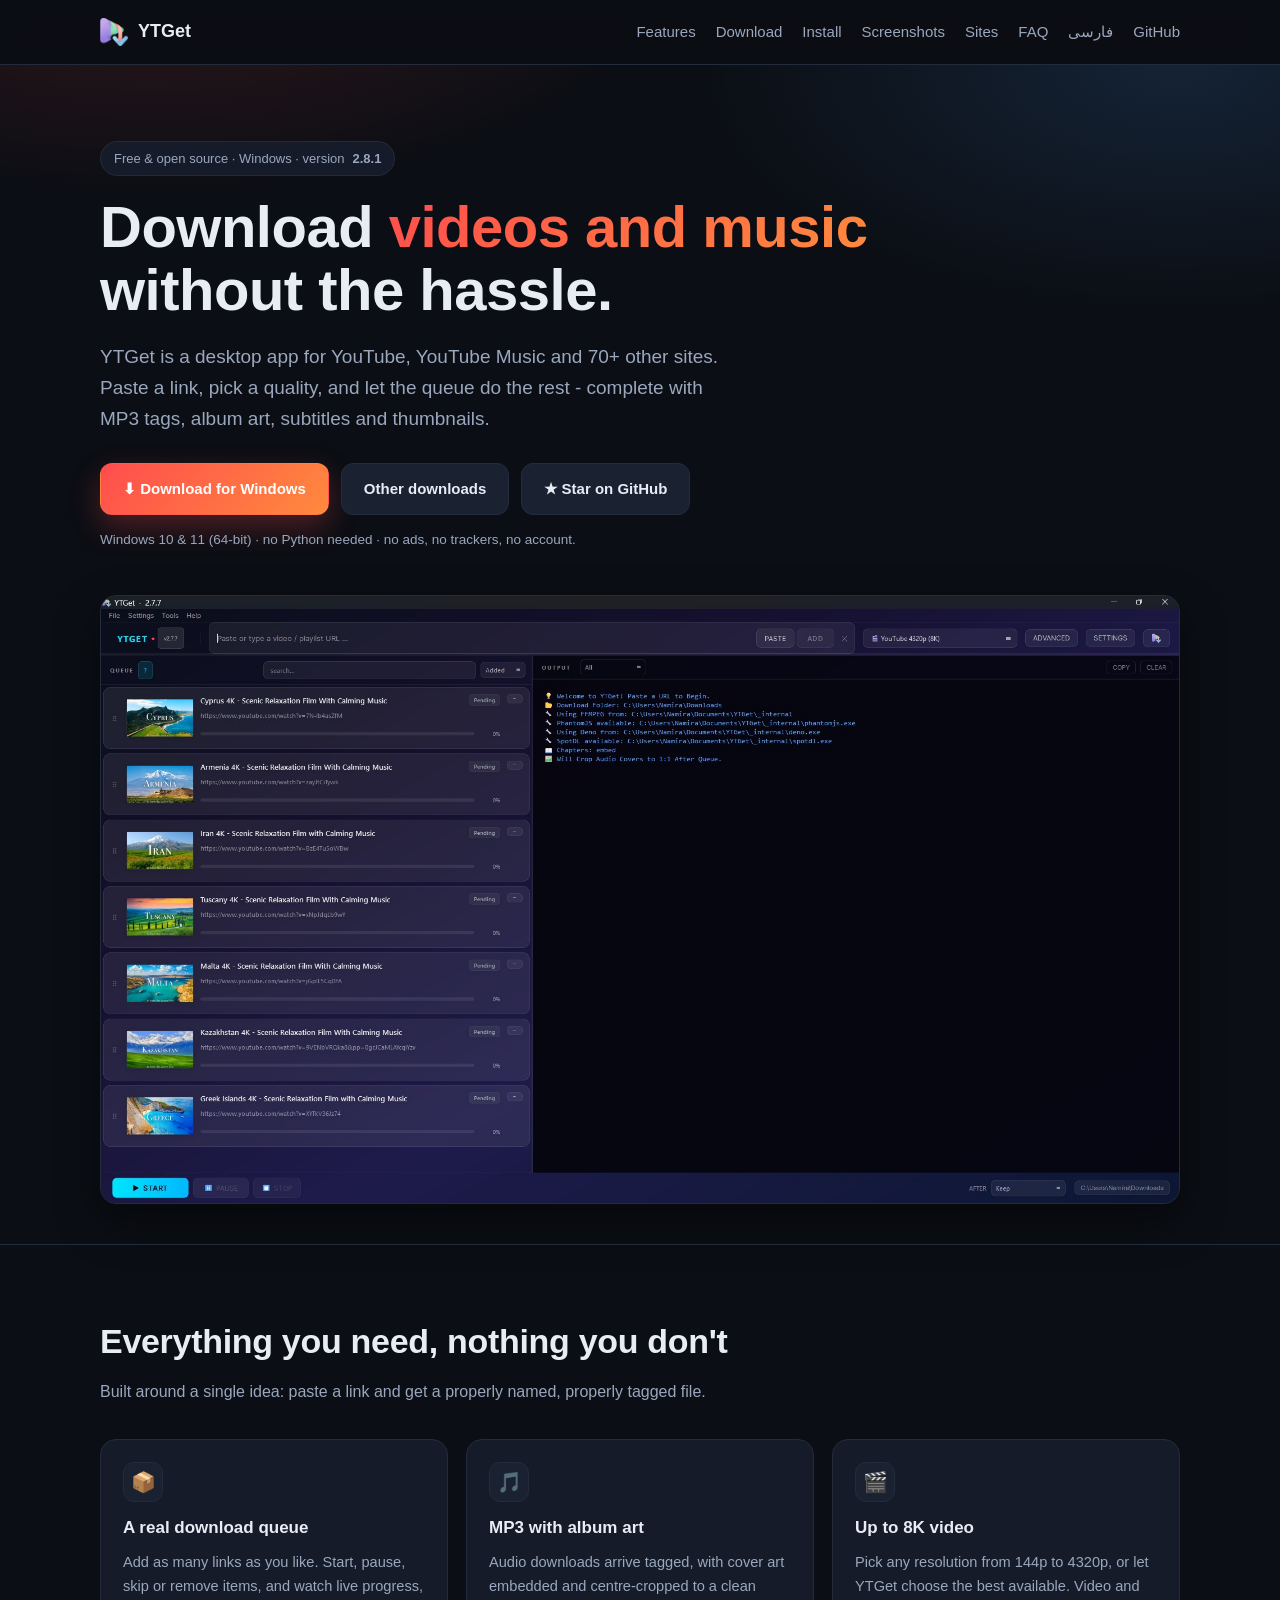
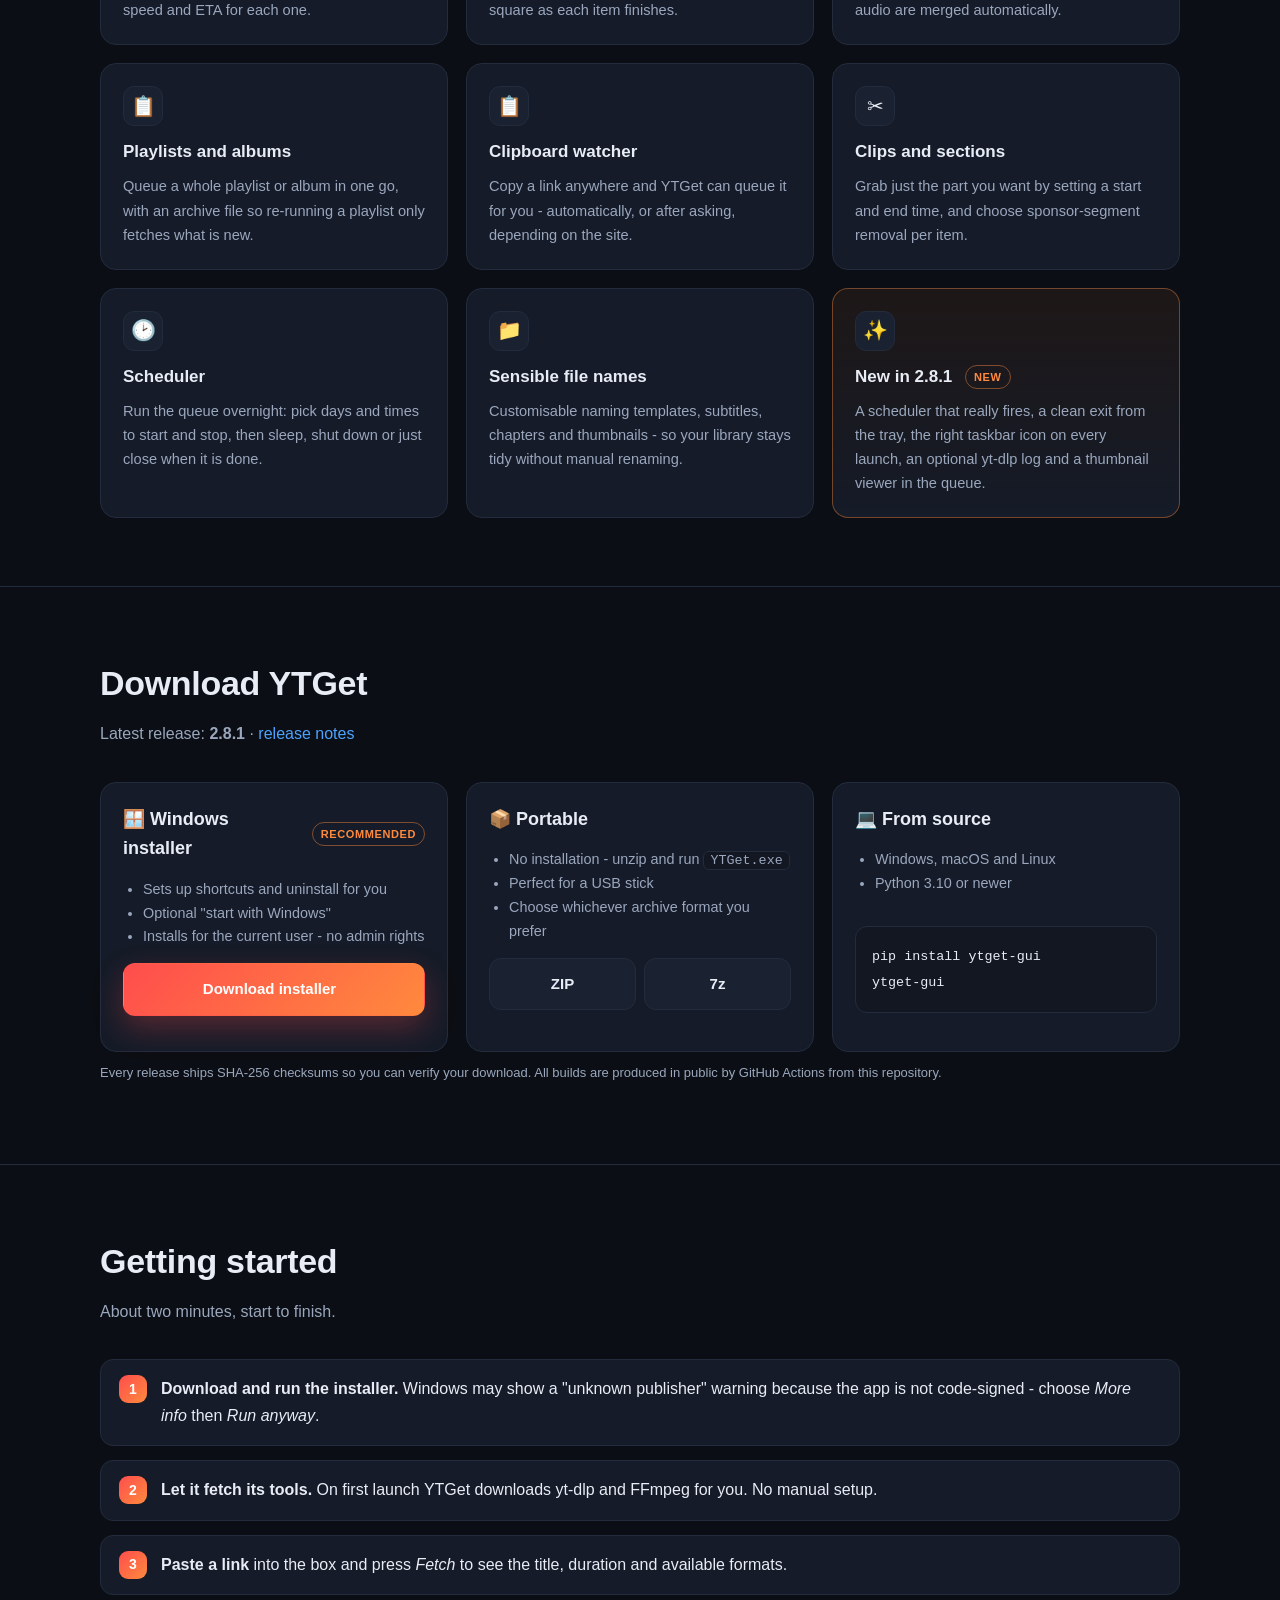
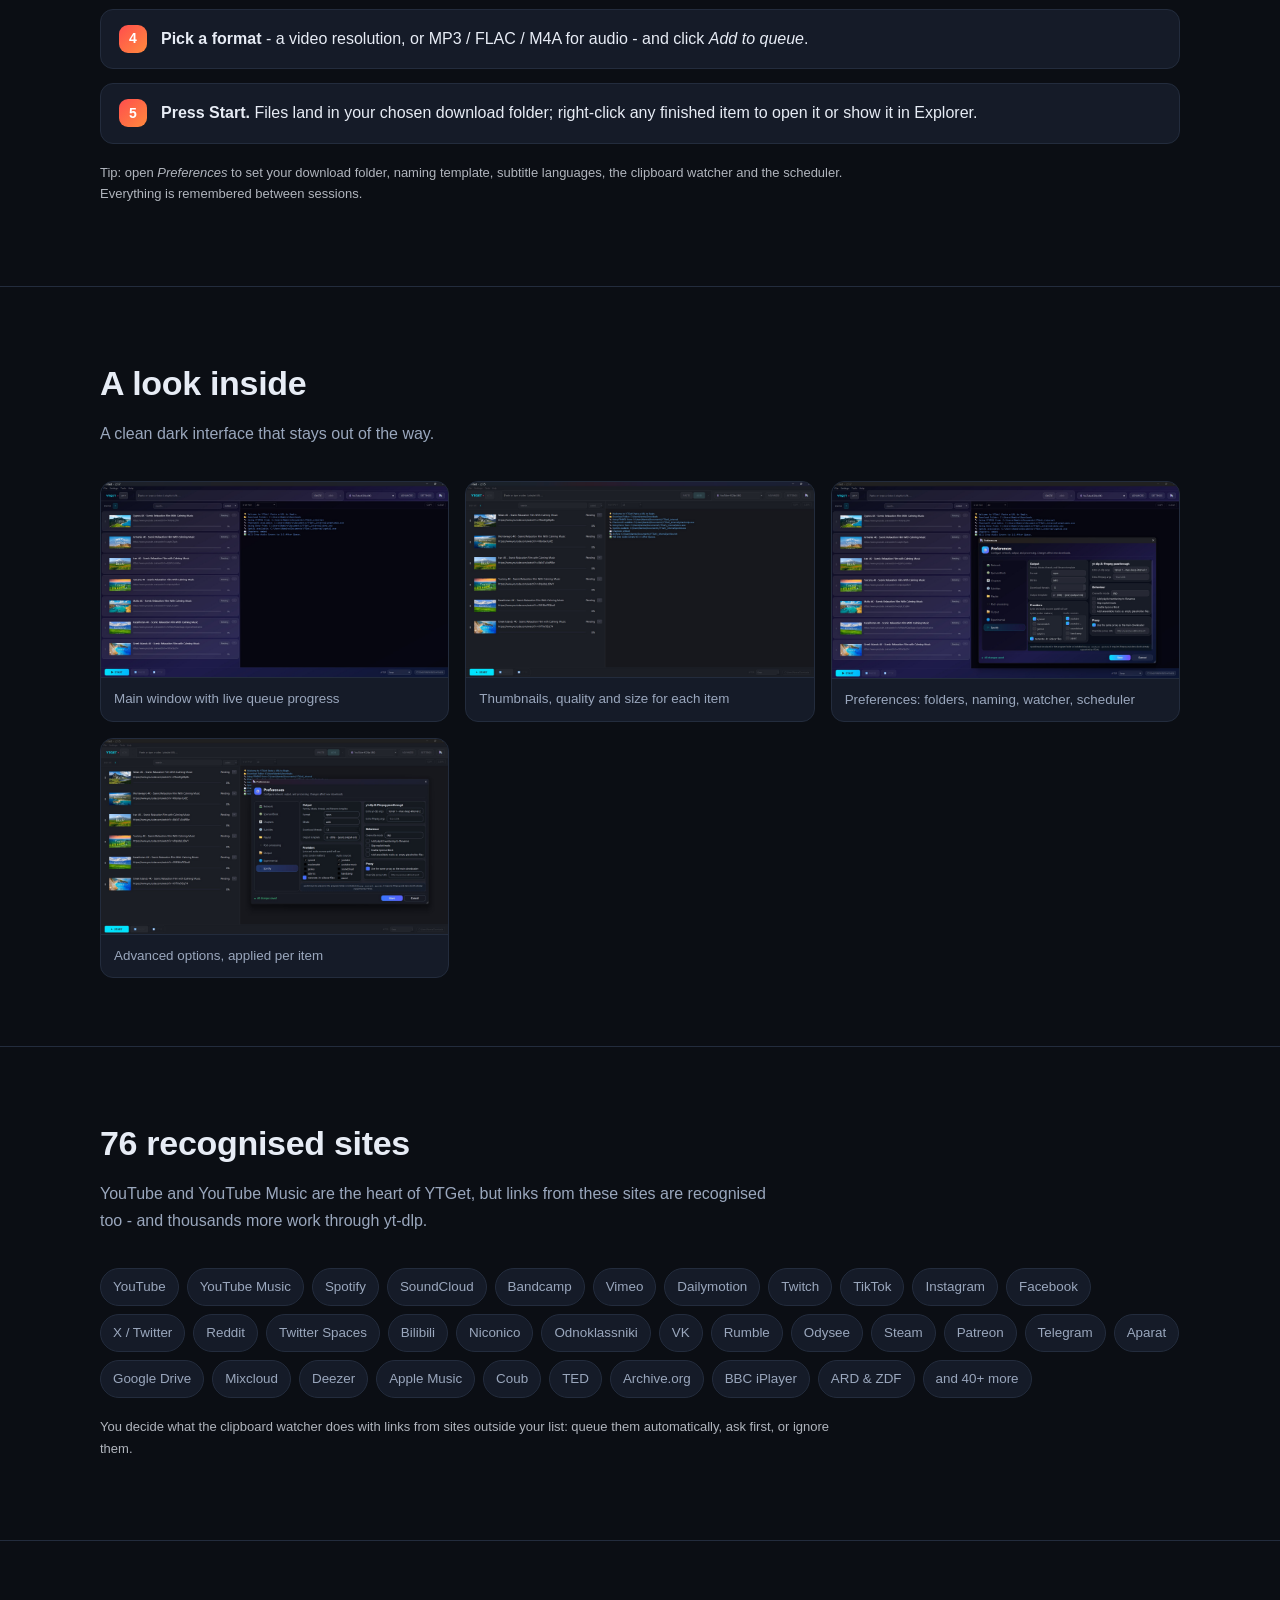
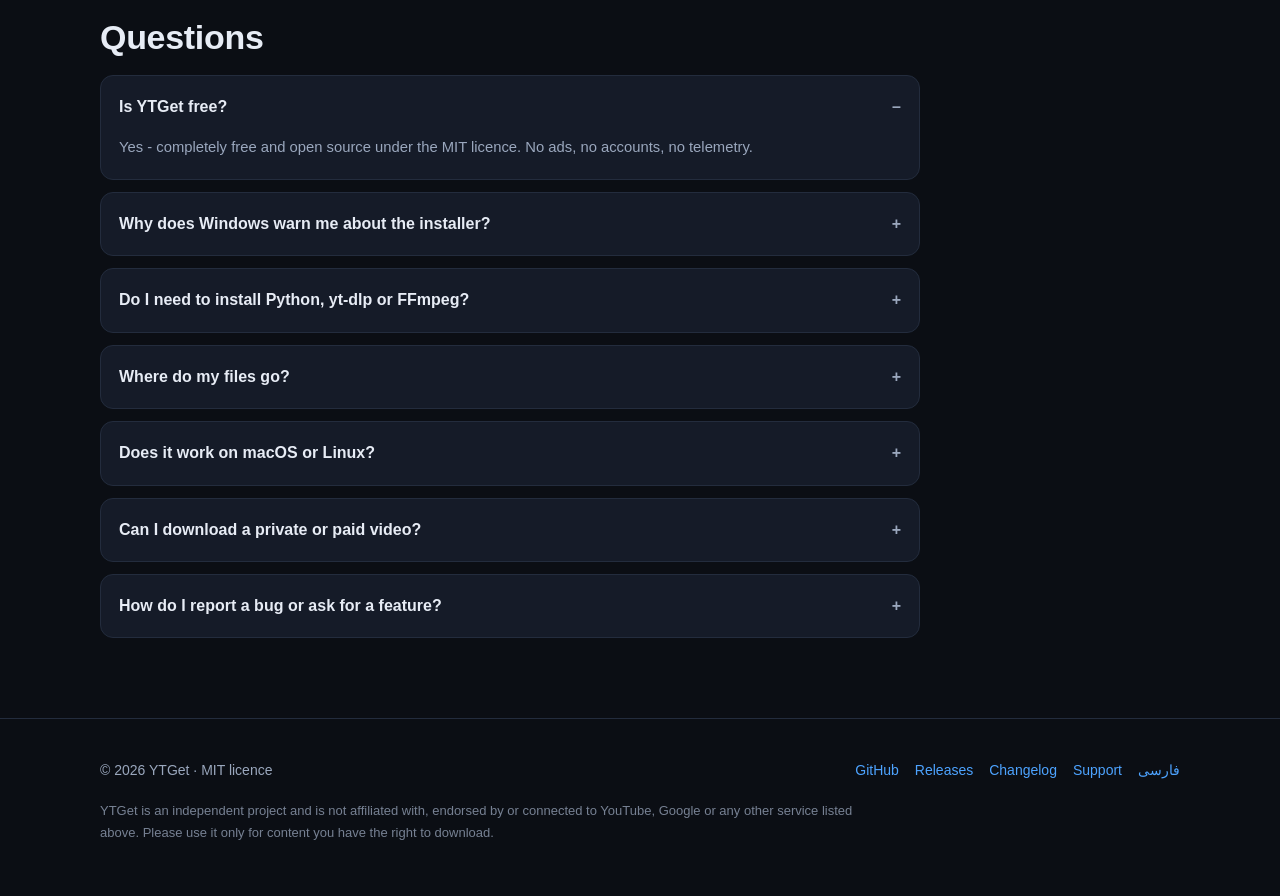
==== commit e8086a3d: "Update index.html" ====
--- a/docs/index.html
+++ b/docs/index.html
@@ -130,7 +130,7 @@
     </p>
     <div class="dl-grid">
       <div class="card dl">
-        <div class="os">&#129301; Windows installer <span class="tag">recommended</span></div>
+        <div class="os">&#129695; Windows installer <span class="tag">recommended</span></div>
         <ul>
           <li>Sets up shortcuts and uninstall for you</li>
           <li>Optional "start with Windows"</li>
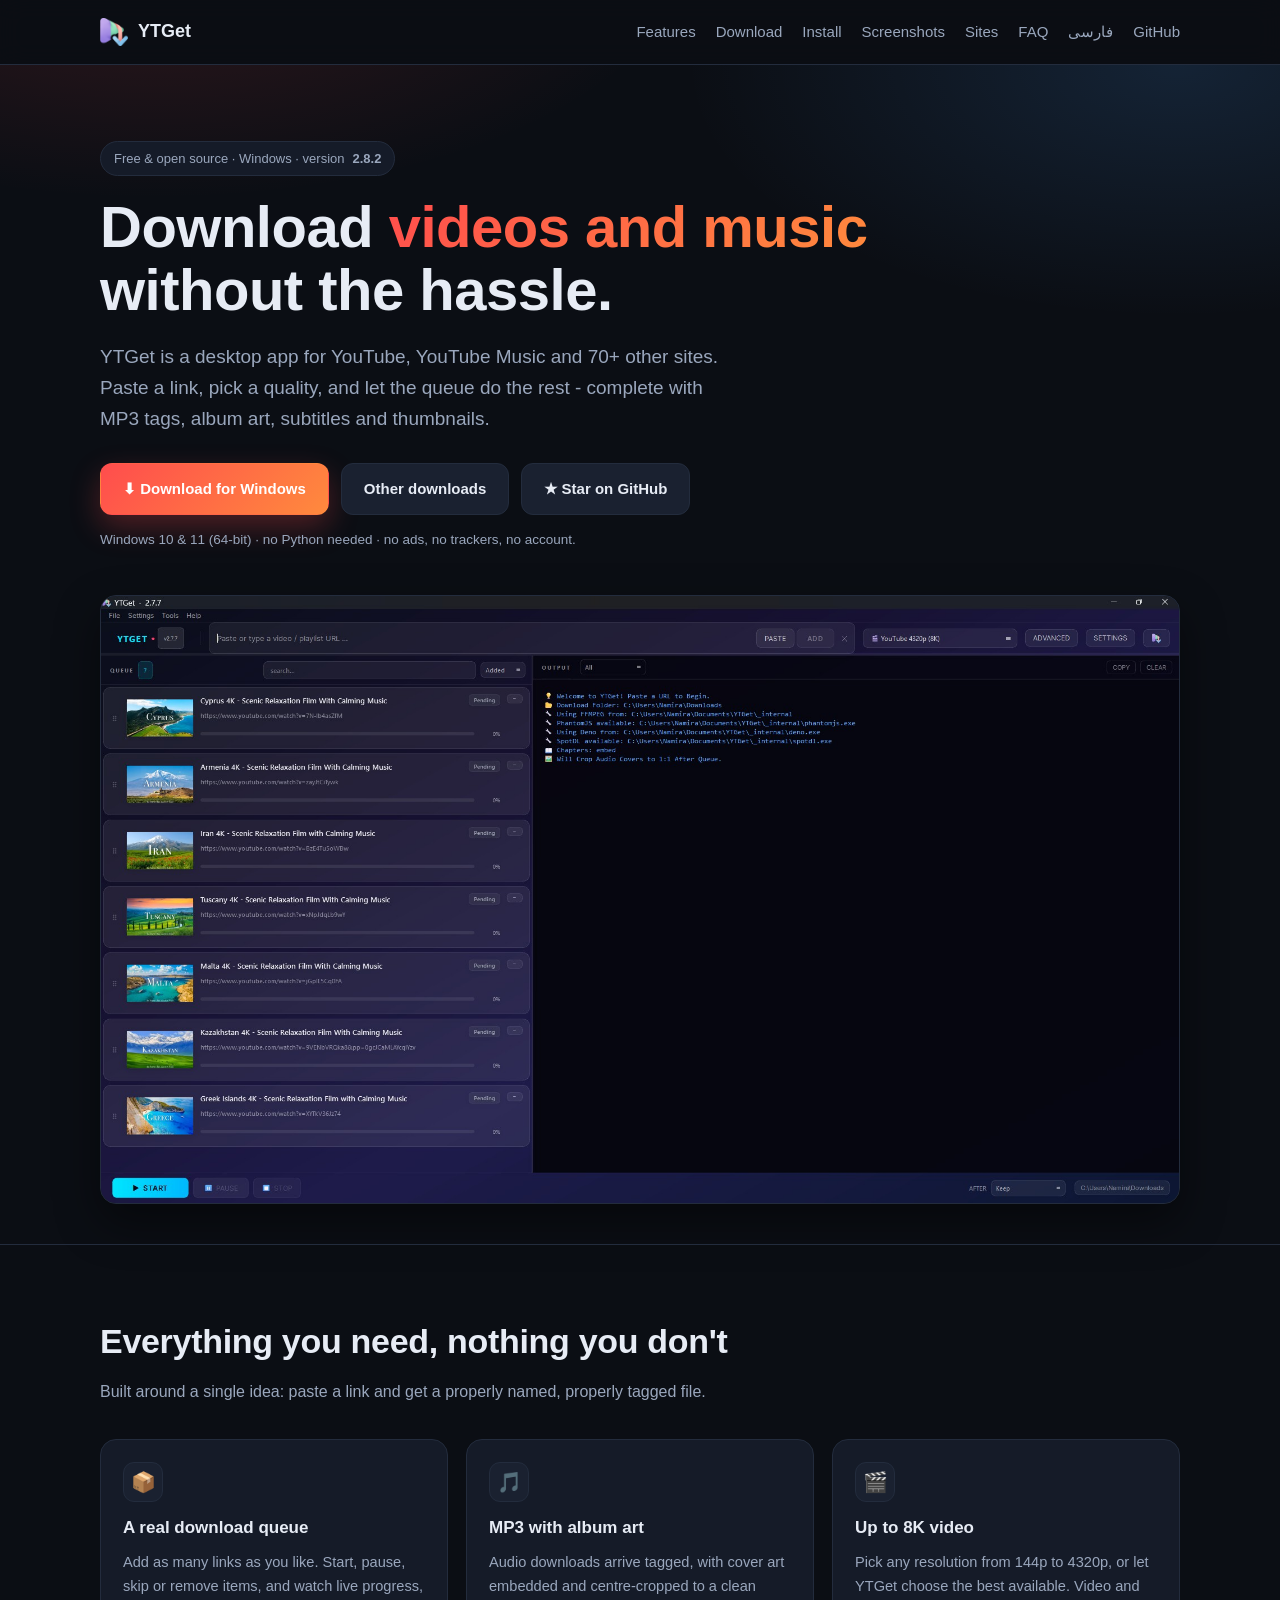
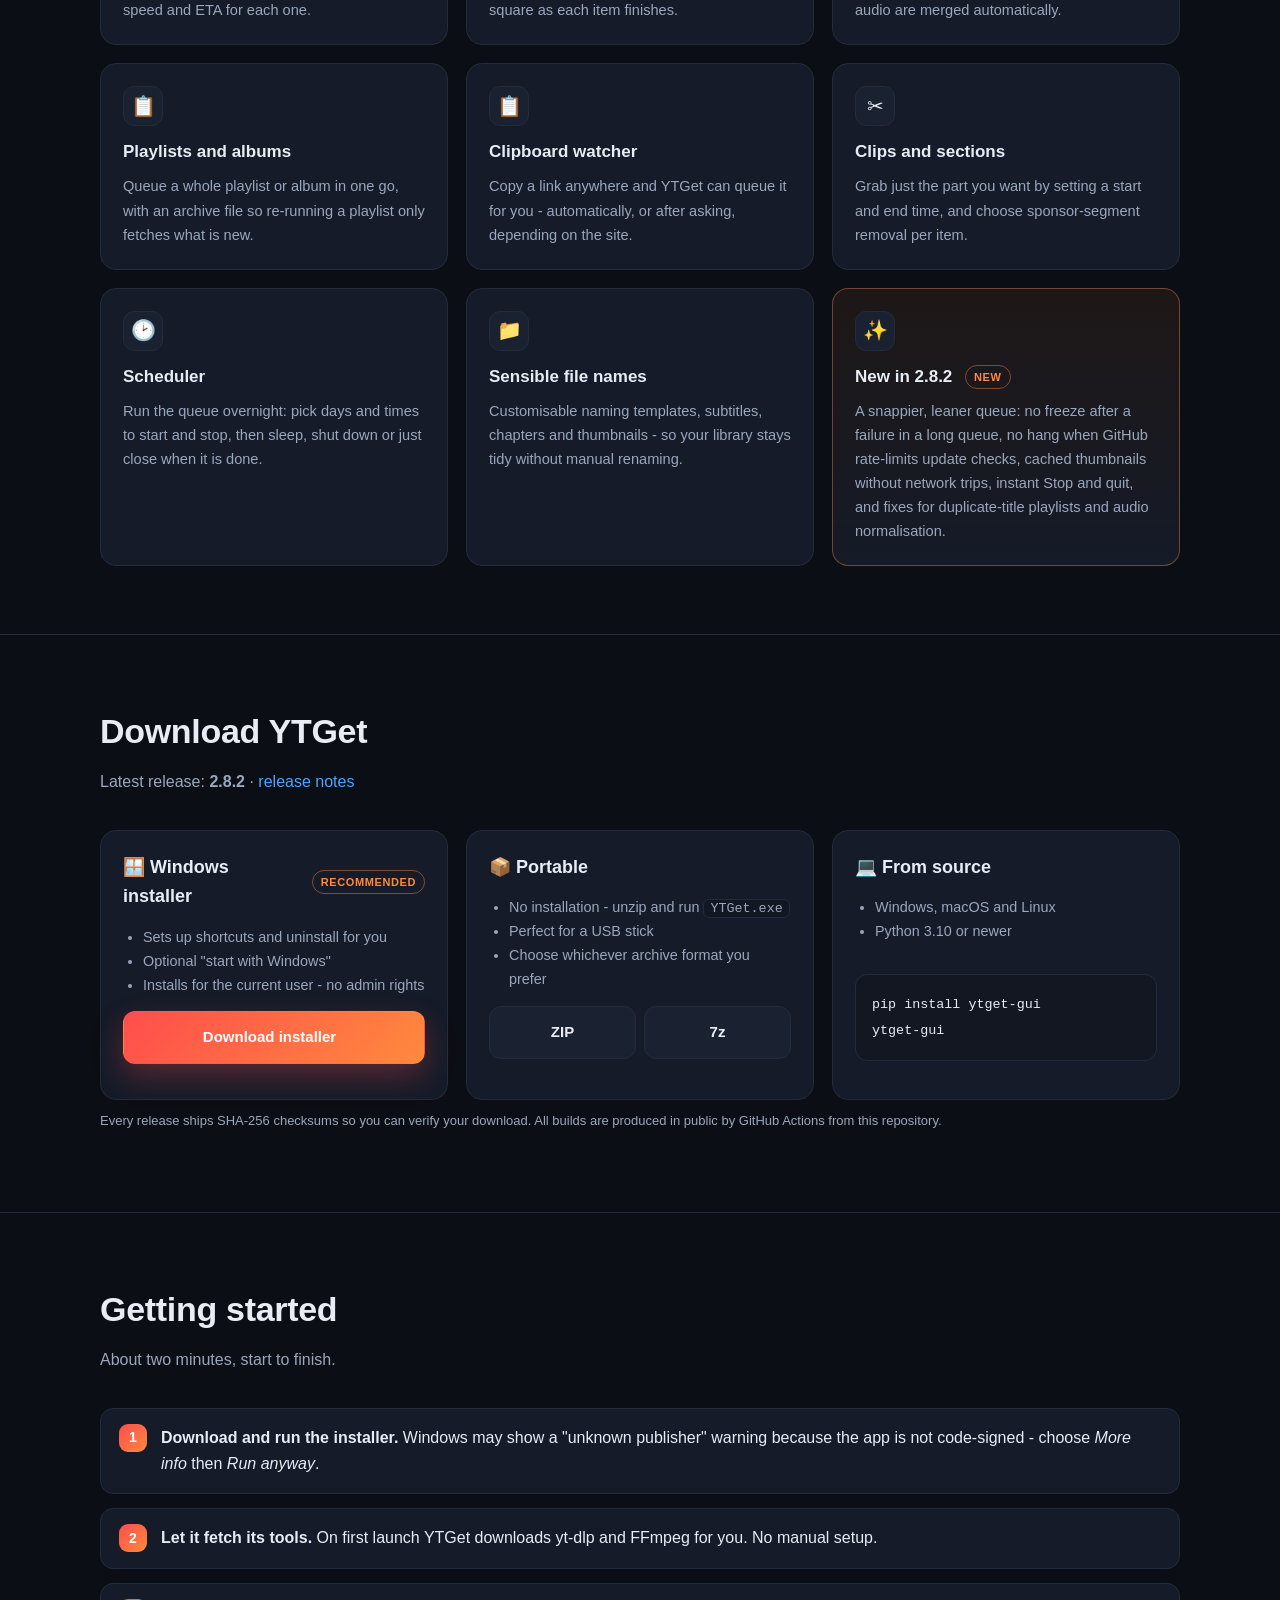
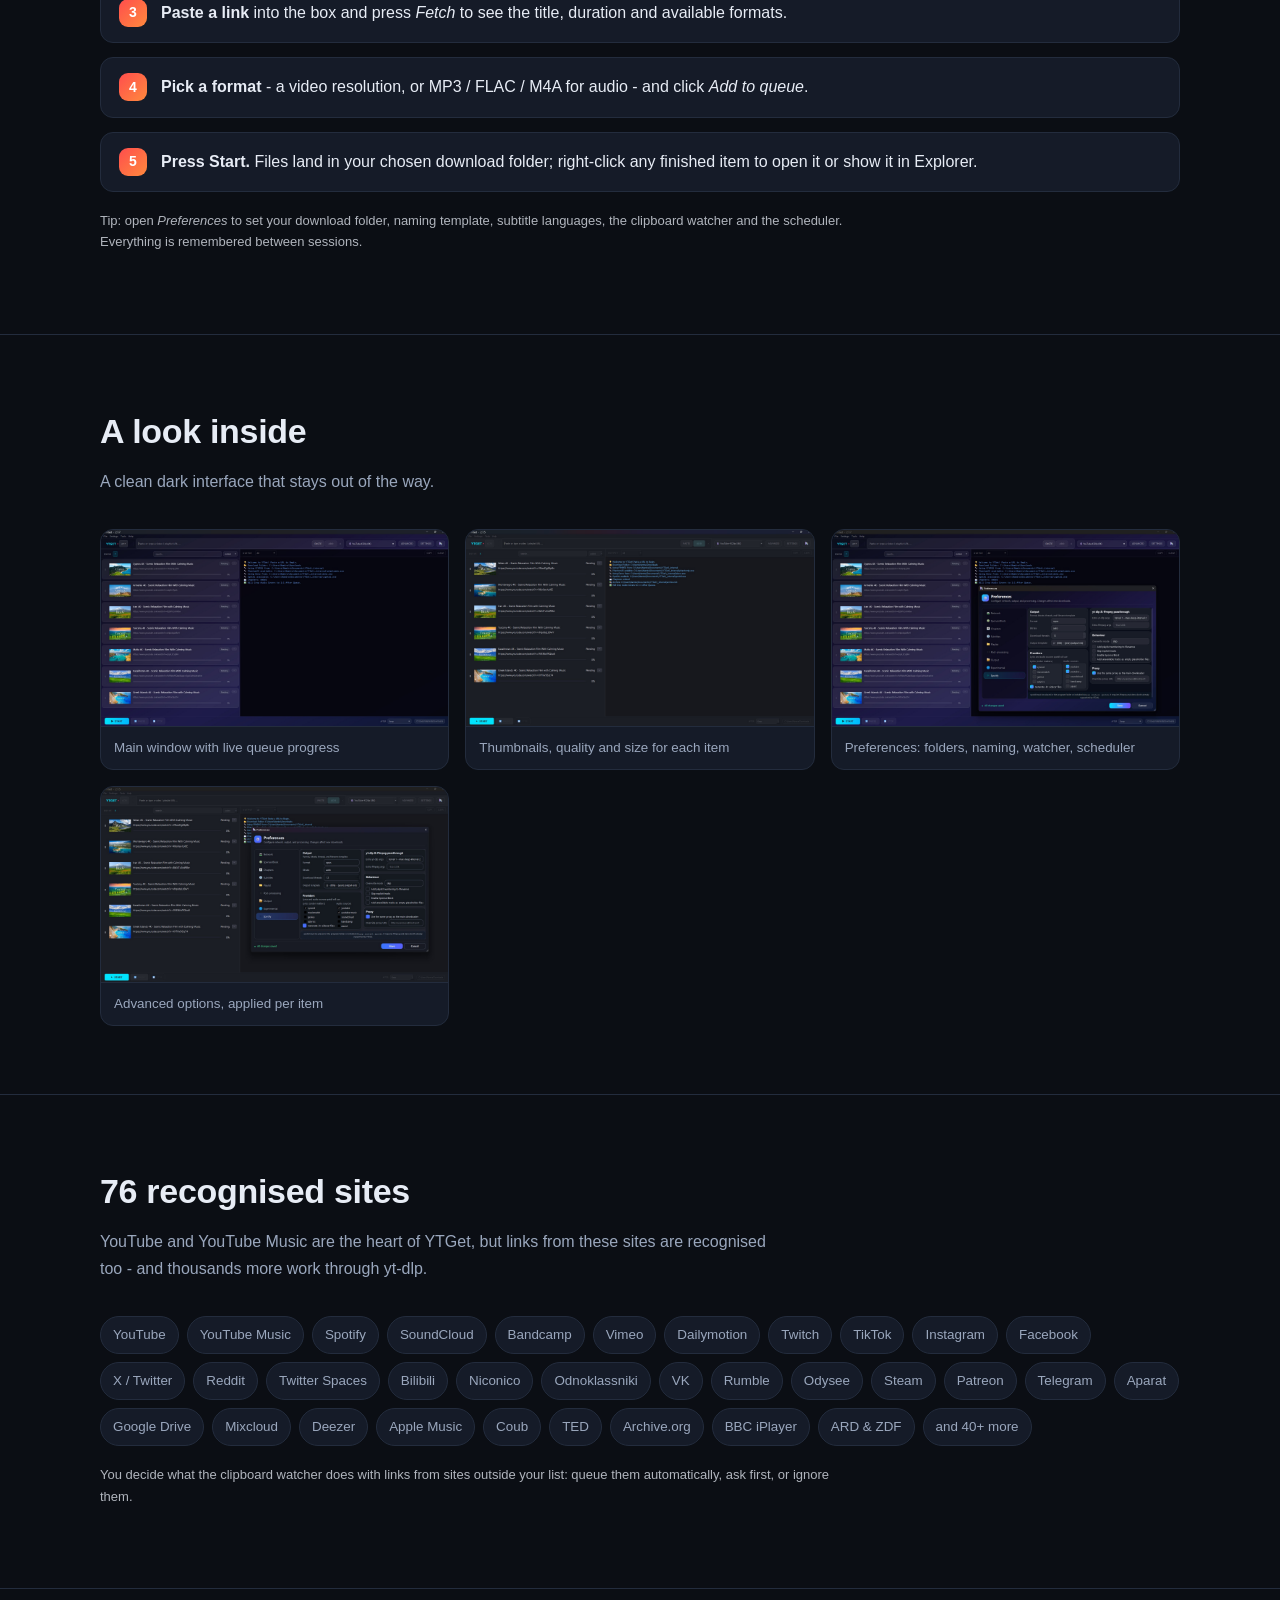
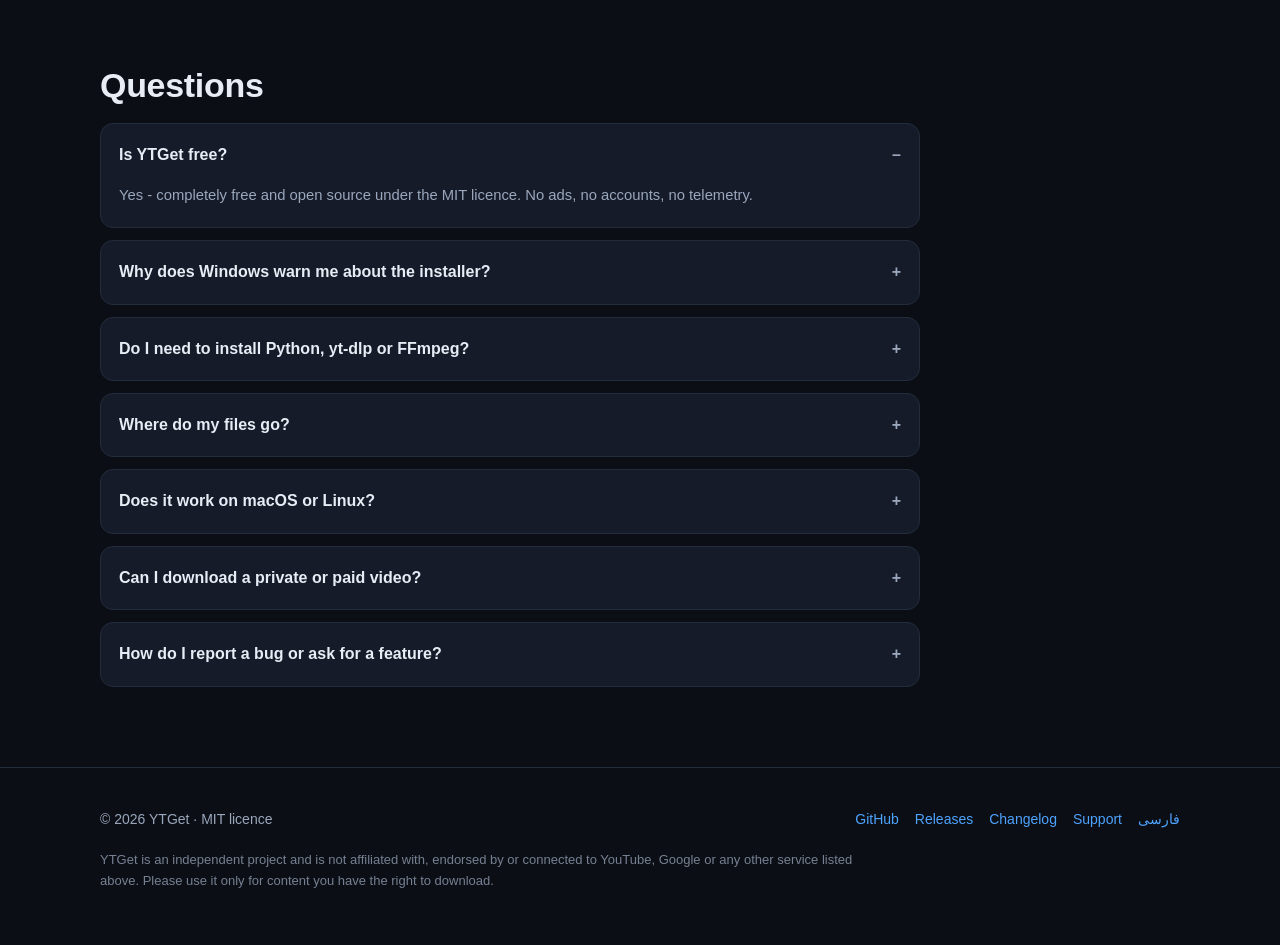
==== commit 60d12b80: "2.8.2" ====
--- a/docs/index.html
+++ b/docs/index.html
@@ -43,7 +43,7 @@
 
 <section class="hero" style="border-top:0">
   <div class="wrap">
-    <span class="pill">Free &amp; open source &middot; Windows &middot; version <strong data-version>2.8.1</strong></span>
+    <span class="pill">Free &amp; open source &middot; Windows &middot; version <strong data-version>2.8.2</strong></span>
     <h1>Download <span>videos and music</span><br />without the hassle.</h1>
     <p class="lede">
       YTGet is a desktop app for YouTube, YouTube Music and 70+ other sites.
@@ -113,8 +113,8 @@
       </div>
       <div class="card new">
         <div class="ico">&#10024;</div>
-        <h3>New in 2.8.1 <span class="tag">new</span></h3>
-        <p>A scheduler that really fires, a clean exit from the tray, the right taskbar icon on every launch, an optional yt-dlp log and a thumbnail viewer in the queue.</p>
+        <h3>New in 2.8.2 <span class="tag">new</span></h3>
+        <p>A snappier, leaner queue: no freeze after a failure in a long queue, no hang when GitHub rate-limits update checks, cached thumbnails without network trips, instant Stop and quit, and fixes for duplicate-title playlists and audio normalisation.</p>
       </div>
     </div>
   </div>
@@ -124,7 +124,7 @@
   <div class="wrap">
     <h2>Download YTGet</h2>
     <p class="sub">
-      Latest release: <strong data-version>2.8.1</strong>
+      Latest release: <strong data-version>2.8.2</strong>
       <span data-published></span> &middot;
       <a data-notes-link href="https://github.com/ErfanNamira/ytget-gui/releases/latest">release notes</a>
     </p>
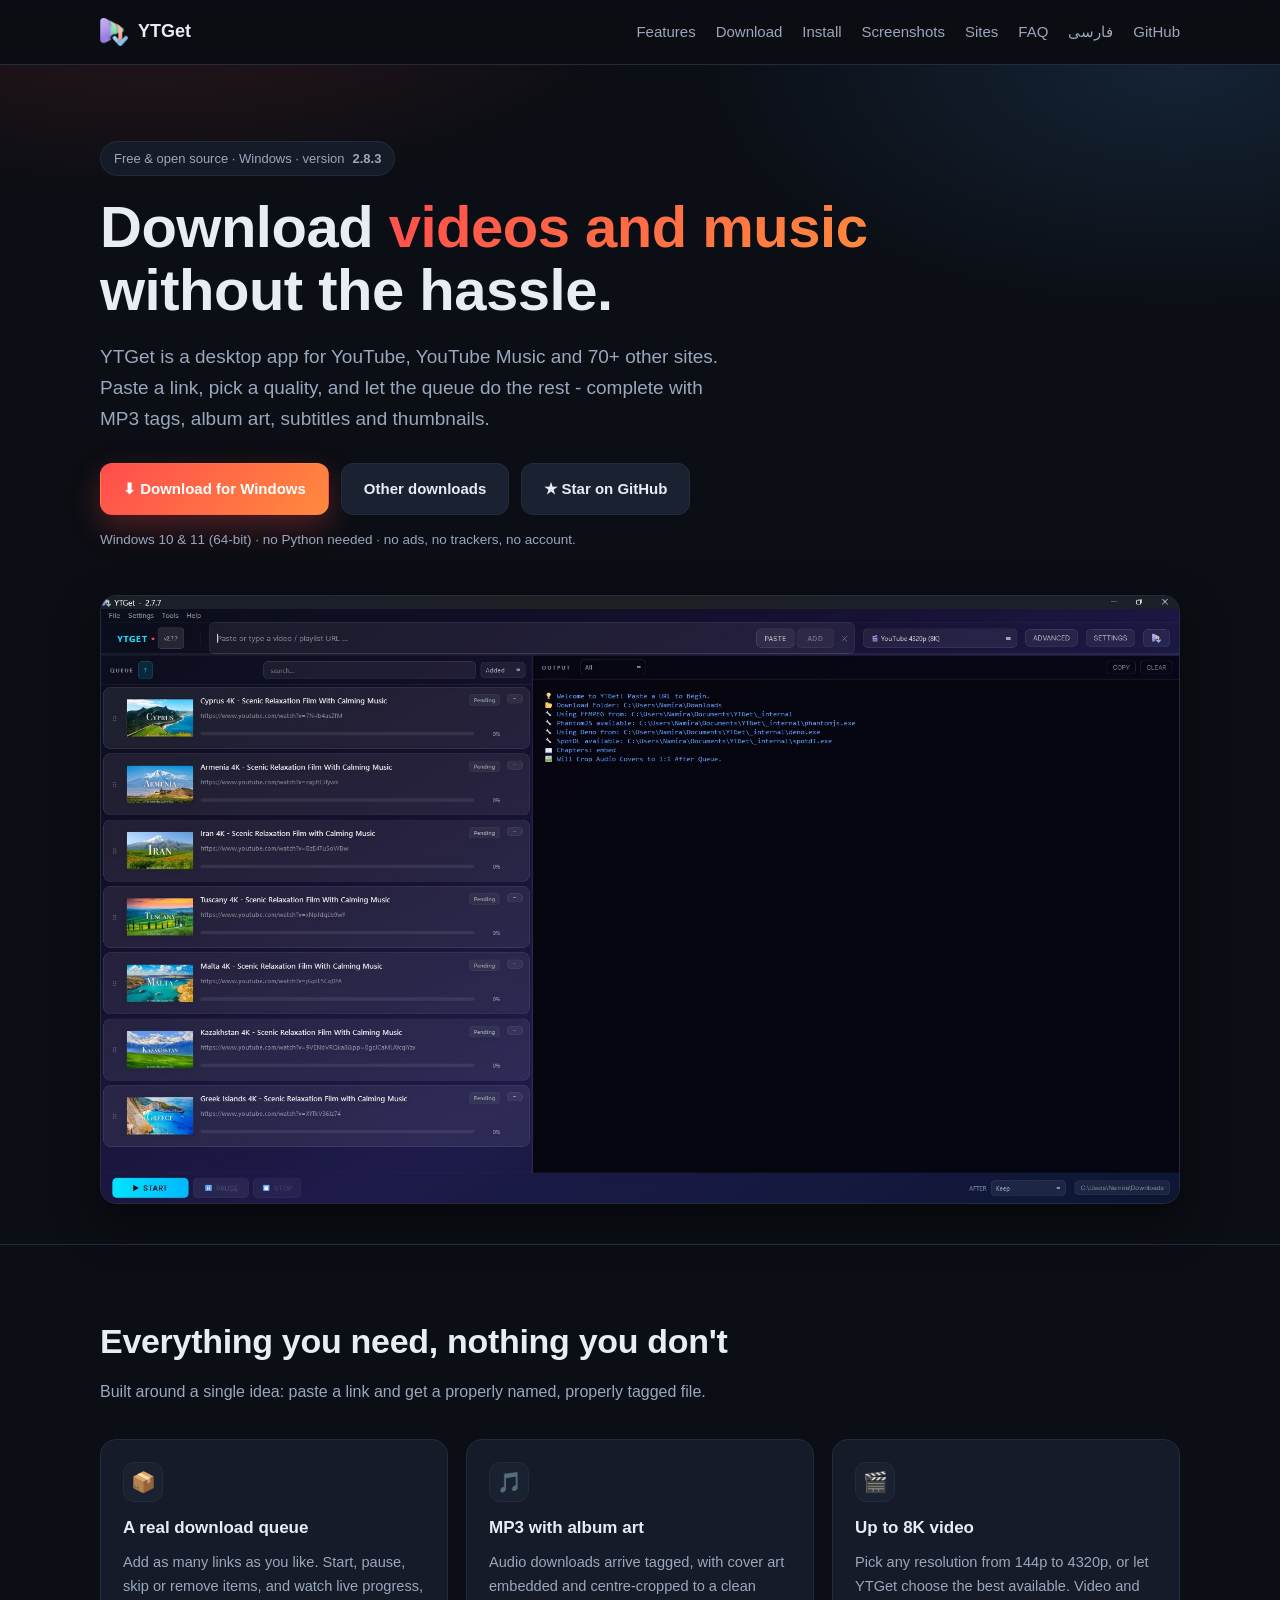
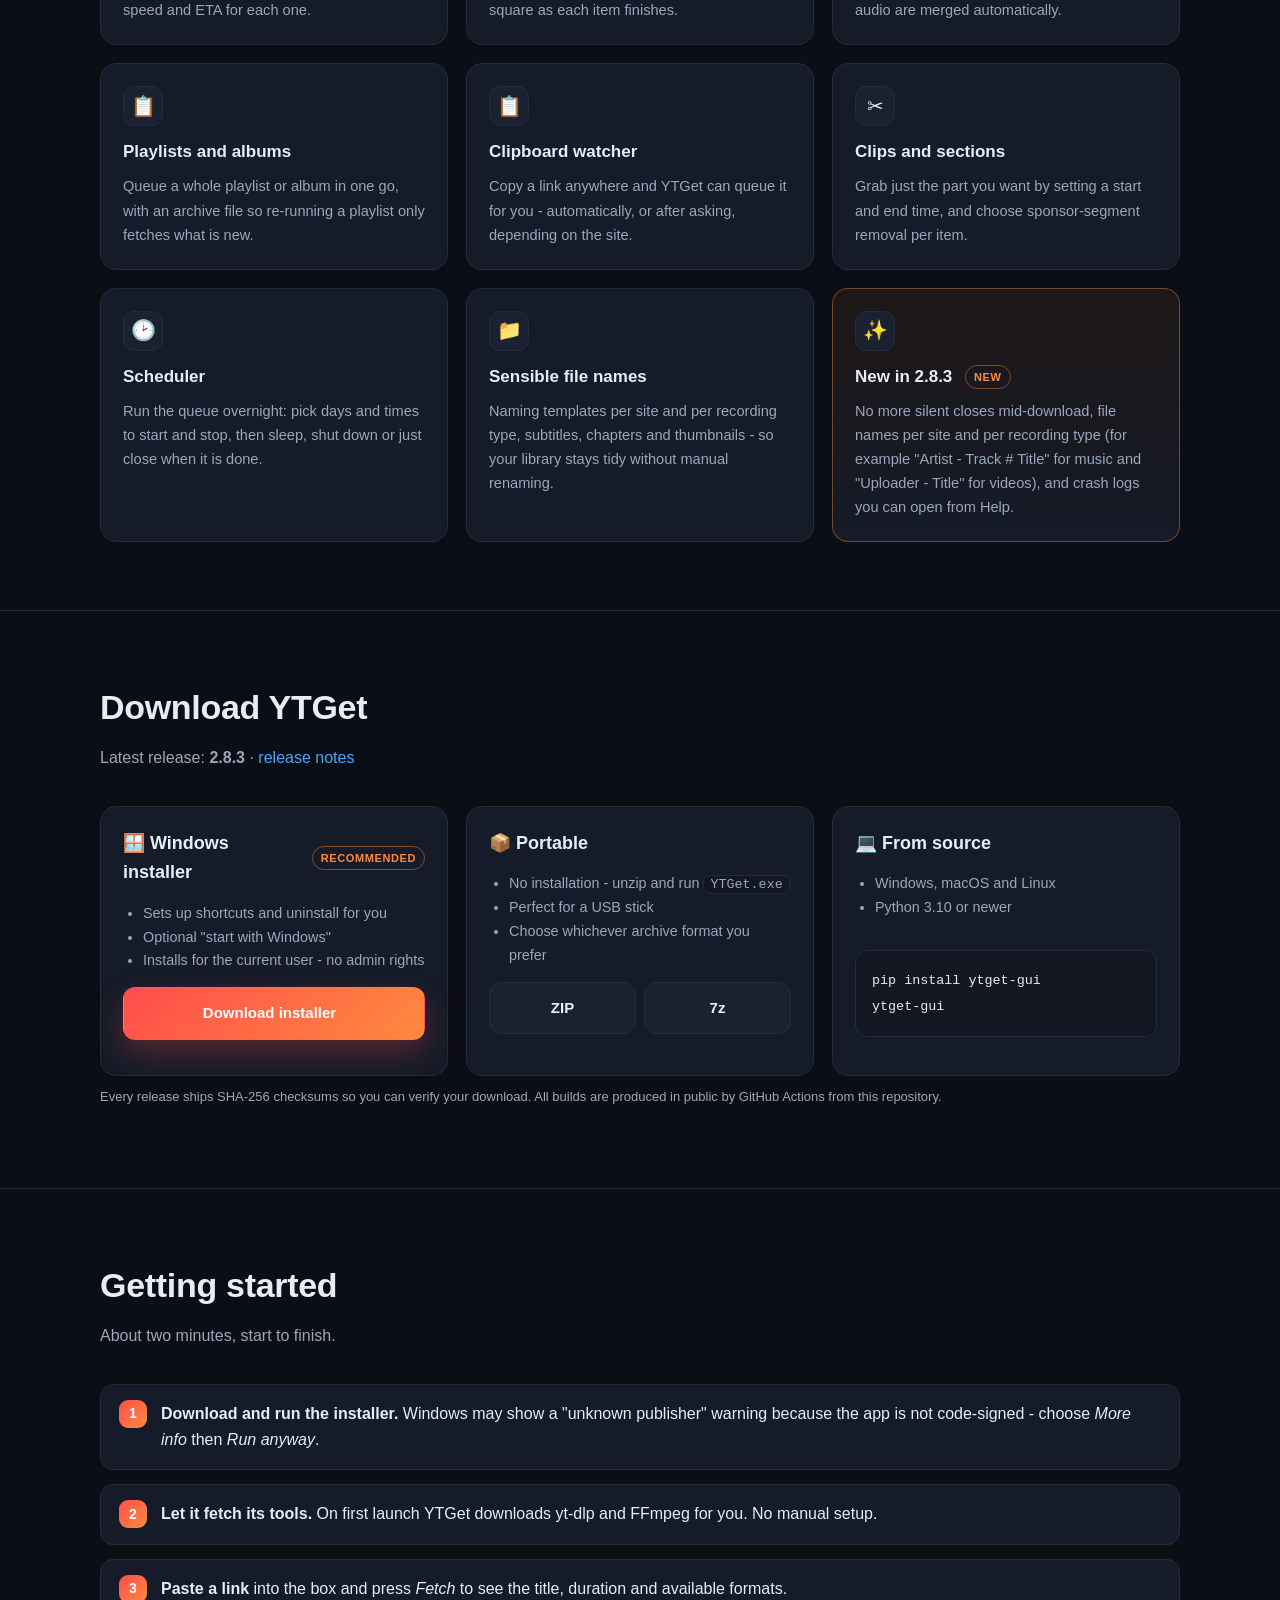
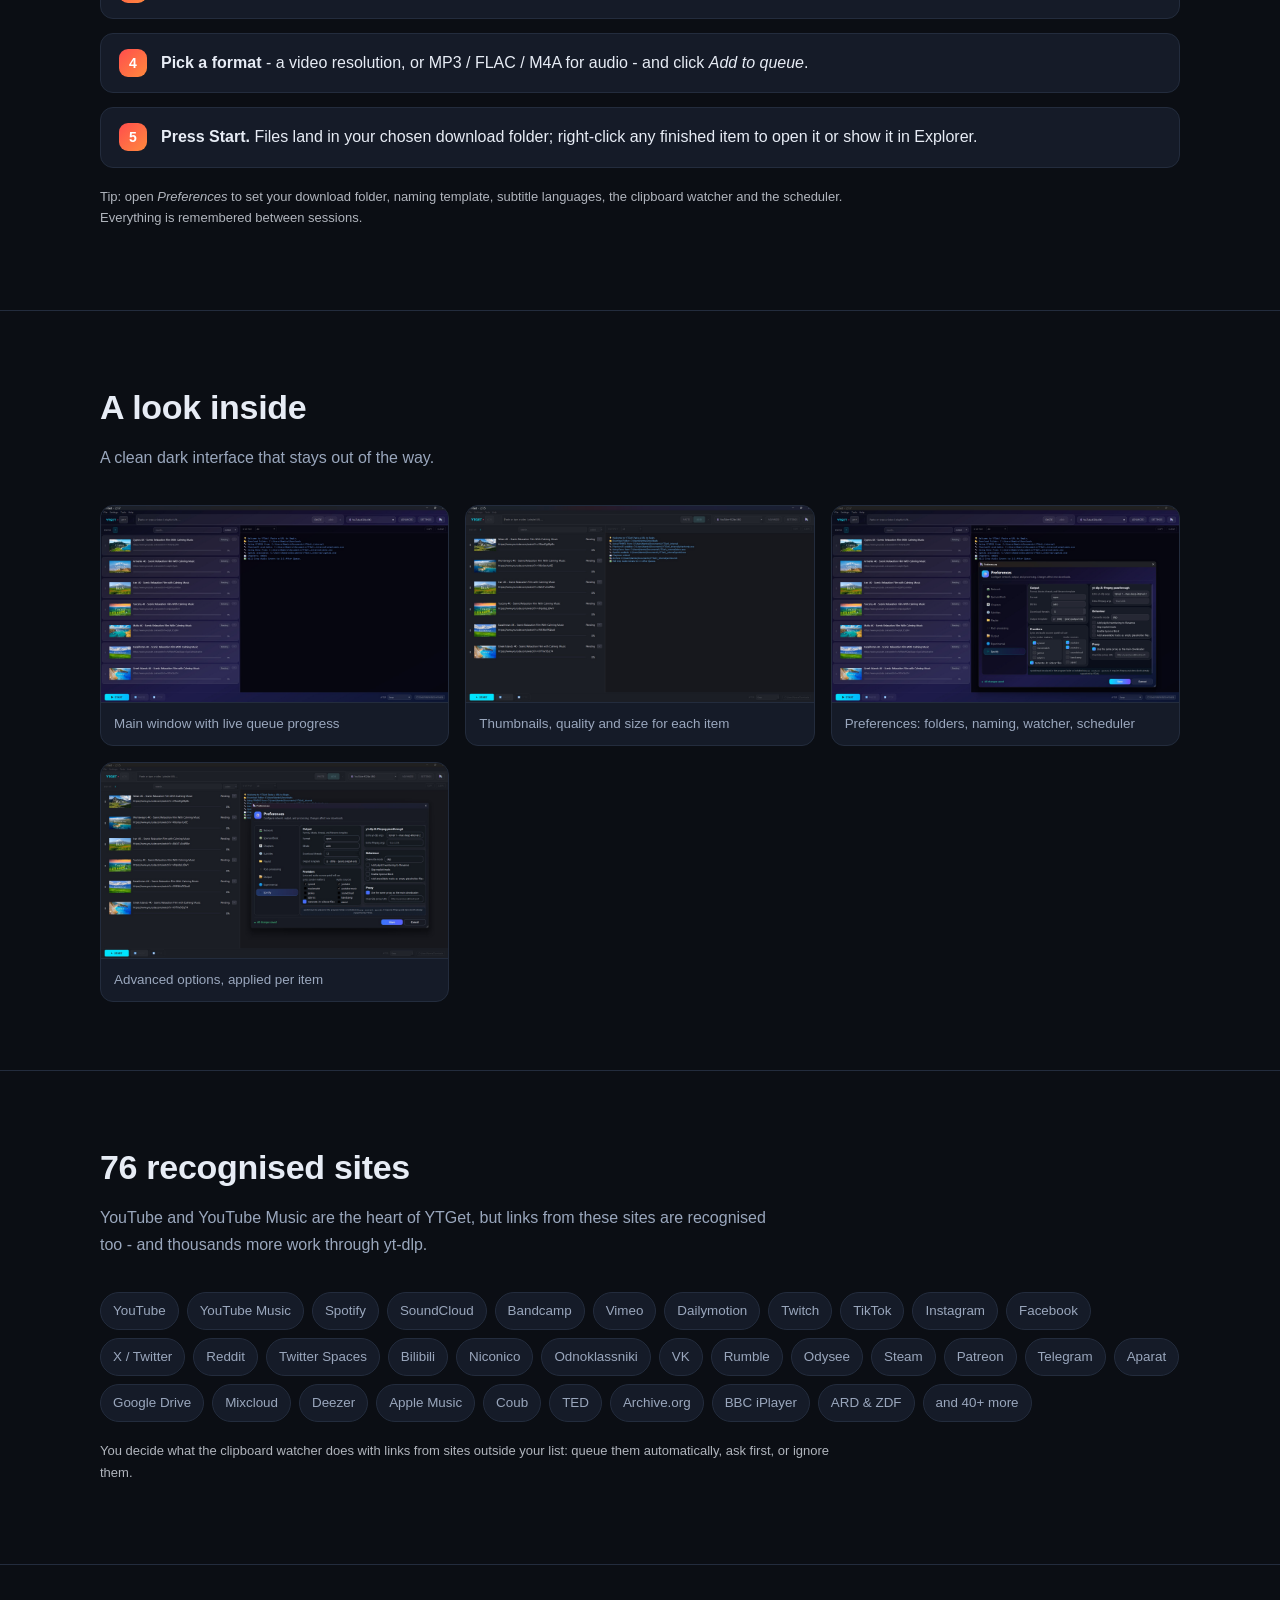
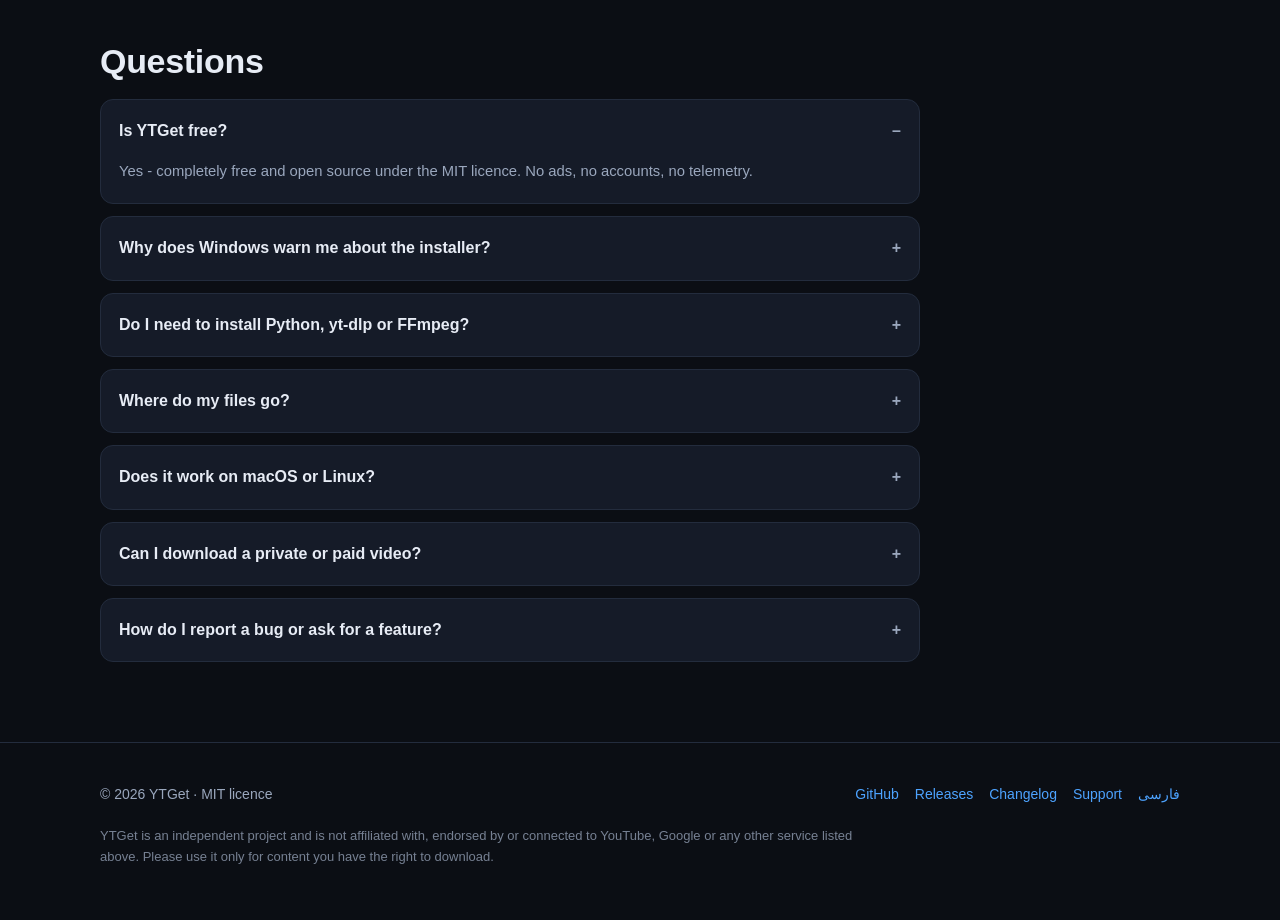
==== commit f9a4c149: "2.8.3" ====
--- a/docs/index.html
+++ b/docs/index.html
@@ -43,7 +43,7 @@
 
 <section class="hero" style="border-top:0">
   <div class="wrap">
-    <span class="pill">Free &amp; open source &middot; Windows &middot; version <strong data-version>2.8.2</strong></span>
+    <span class="pill">Free &amp; open source &middot; Windows &middot; version <strong data-version>2.8.3</strong></span>
     <h1>Download <span>videos and music</span><br />without the hassle.</h1>
     <p class="lede">
       YTGet is a desktop app for YouTube, YouTube Music and 70+ other sites.
@@ -109,12 +109,12 @@
       <div class="card">
         <div class="ico">&#128193;</div>
         <h3>Sensible file names</h3>
-        <p>Customisable naming templates, subtitles, chapters and thumbnails - so your library stays tidy without manual renaming.</p>
+        <p>Naming templates per site and per recording type, subtitles, chapters and thumbnails - so your library stays tidy without manual renaming.</p>
       </div>
       <div class="card new">
         <div class="ico">&#10024;</div>
-        <h3>New in 2.8.2 <span class="tag">new</span></h3>
-        <p>A snappier, leaner queue: no freeze after a failure in a long queue, no hang when GitHub rate-limits update checks, cached thumbnails without network trips, instant Stop and quit, and fixes for duplicate-title playlists and audio normalisation.</p>
+        <h3>New in 2.8.3 <span class="tag">new</span></h3>
+        <p>No more silent closes mid-download, file names per site and per recording type (for example "Artist - Track # Title" for music and "Uploader - Title" for videos), and crash logs you can open from Help.</p>
       </div>
     </div>
   </div>
@@ -124,7 +124,7 @@
   <div class="wrap">
     <h2>Download YTGet</h2>
     <p class="sub">
-      Latest release: <strong data-version>2.8.2</strong>
+      Latest release: <strong data-version>2.8.3</strong>
       <span data-published></span> &middot;
       <a data-notes-link href="https://github.com/ErfanNamira/ytget-gui/releases/latest">release notes</a>
     </p>
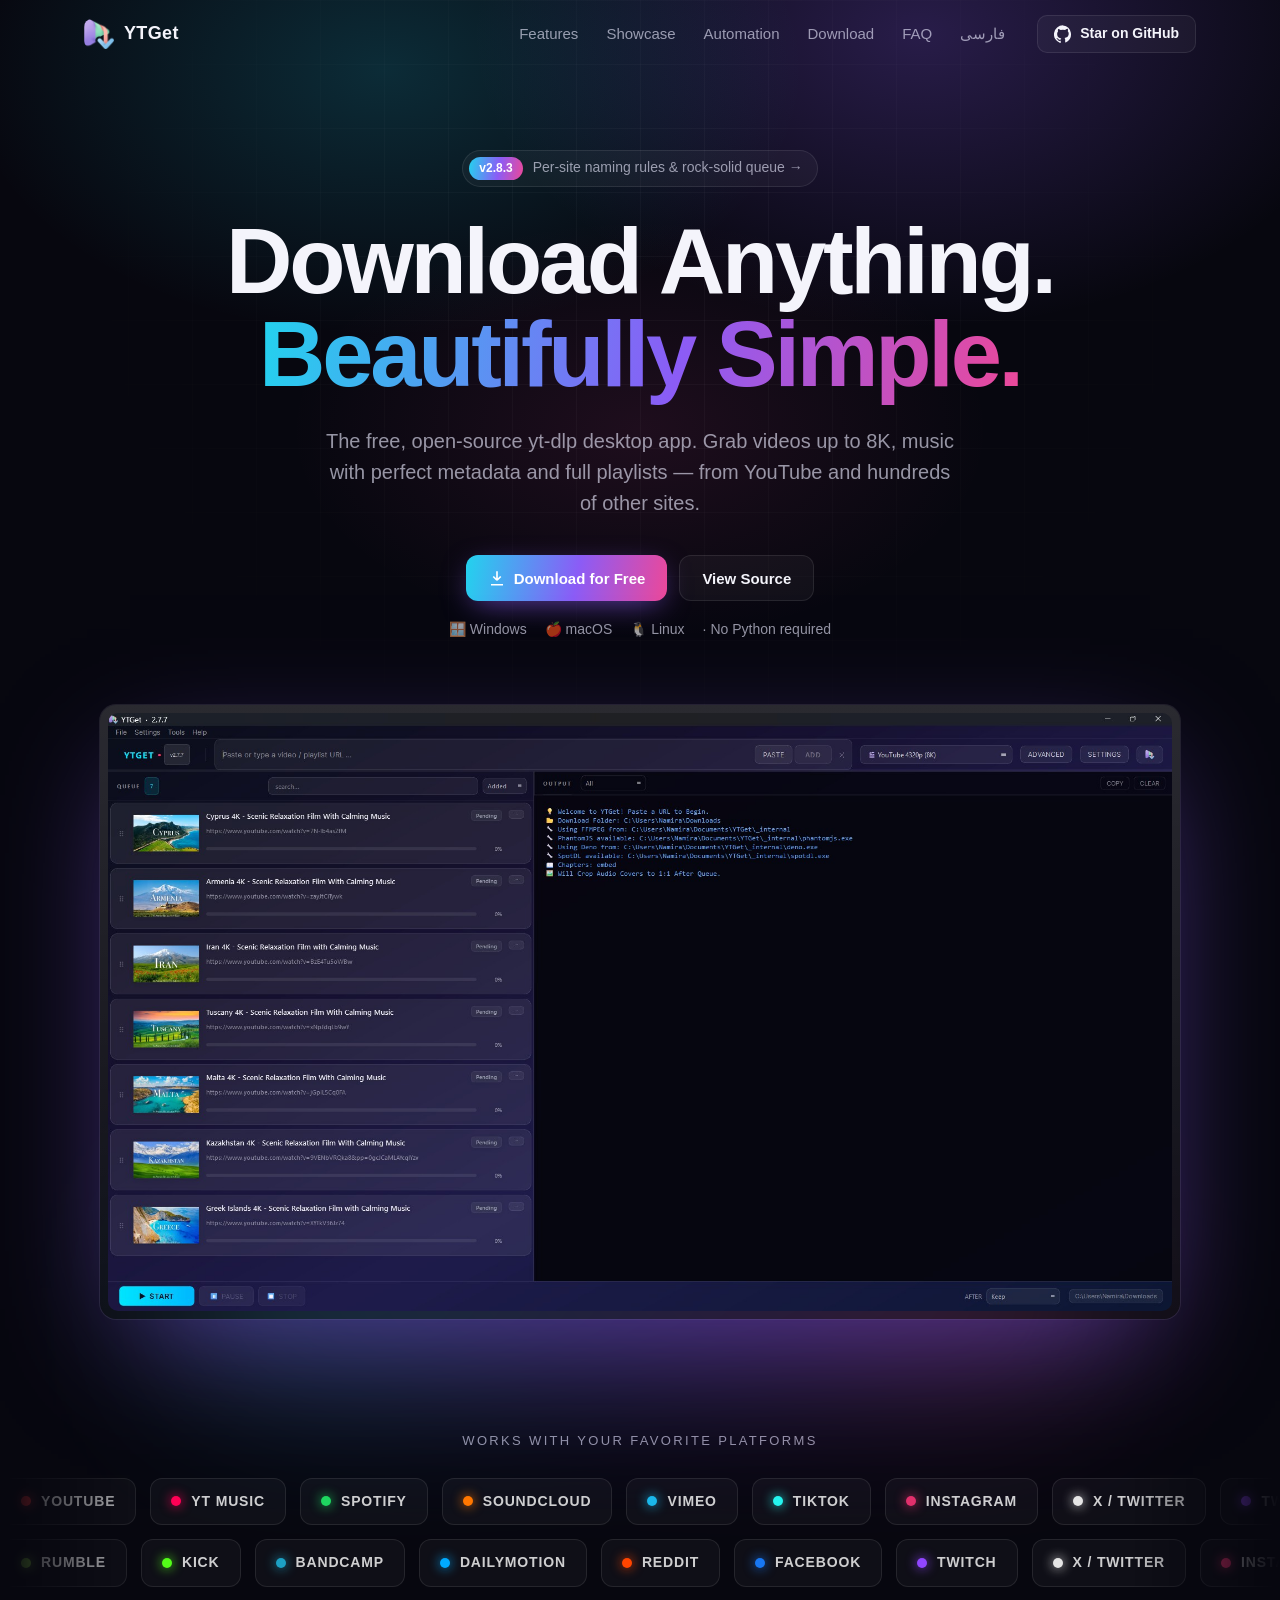
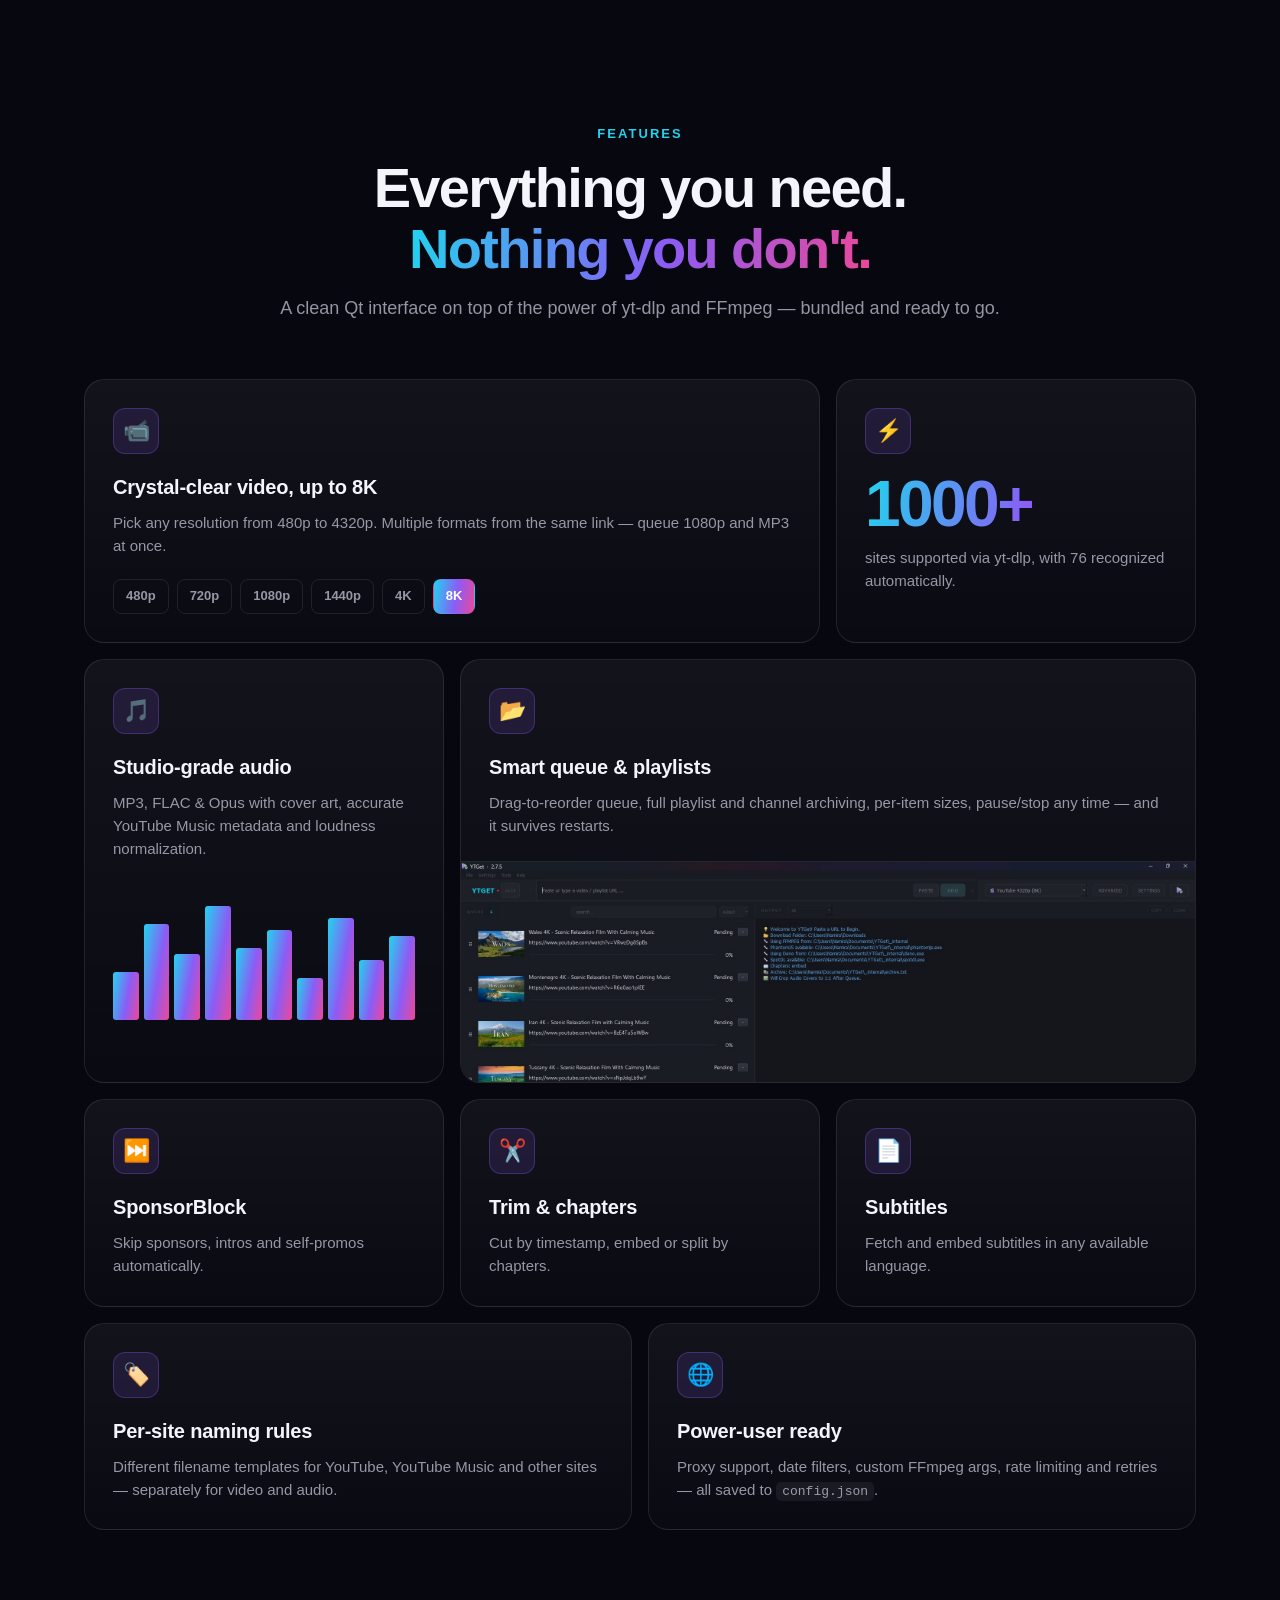
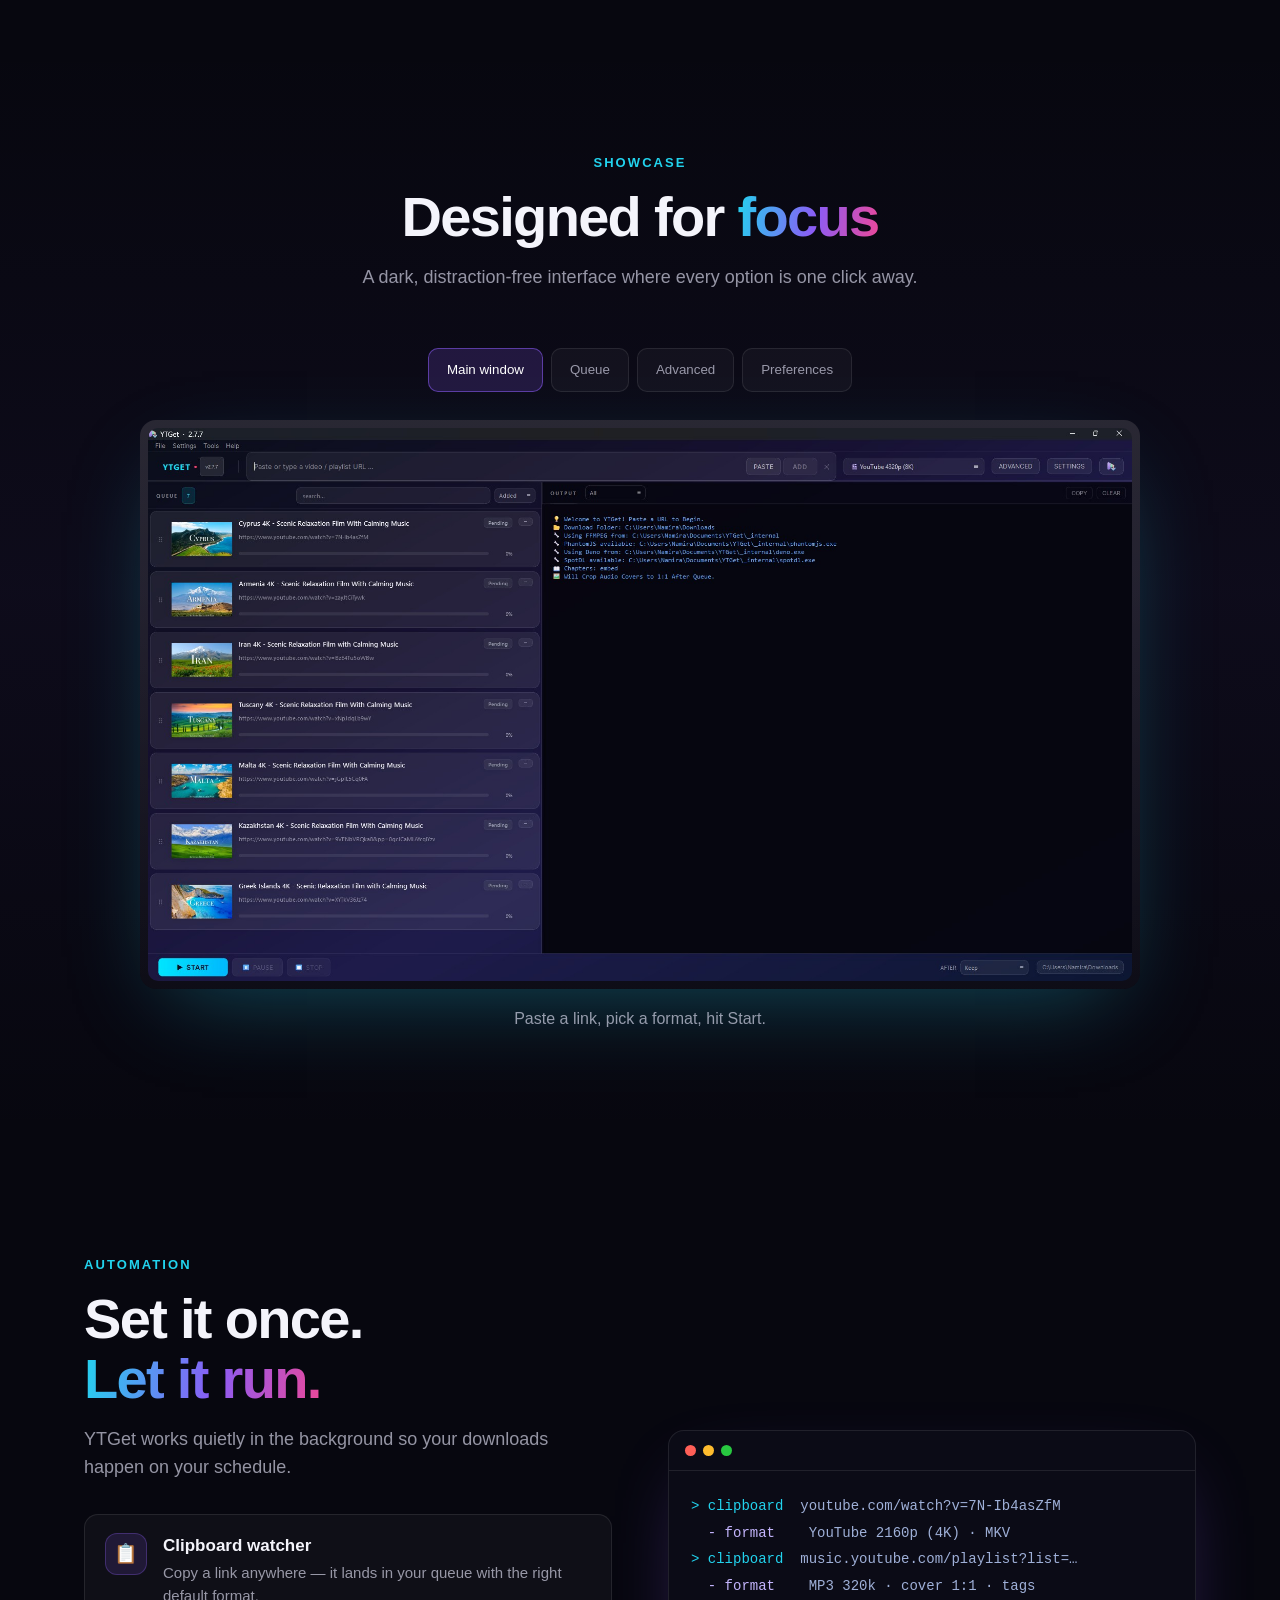
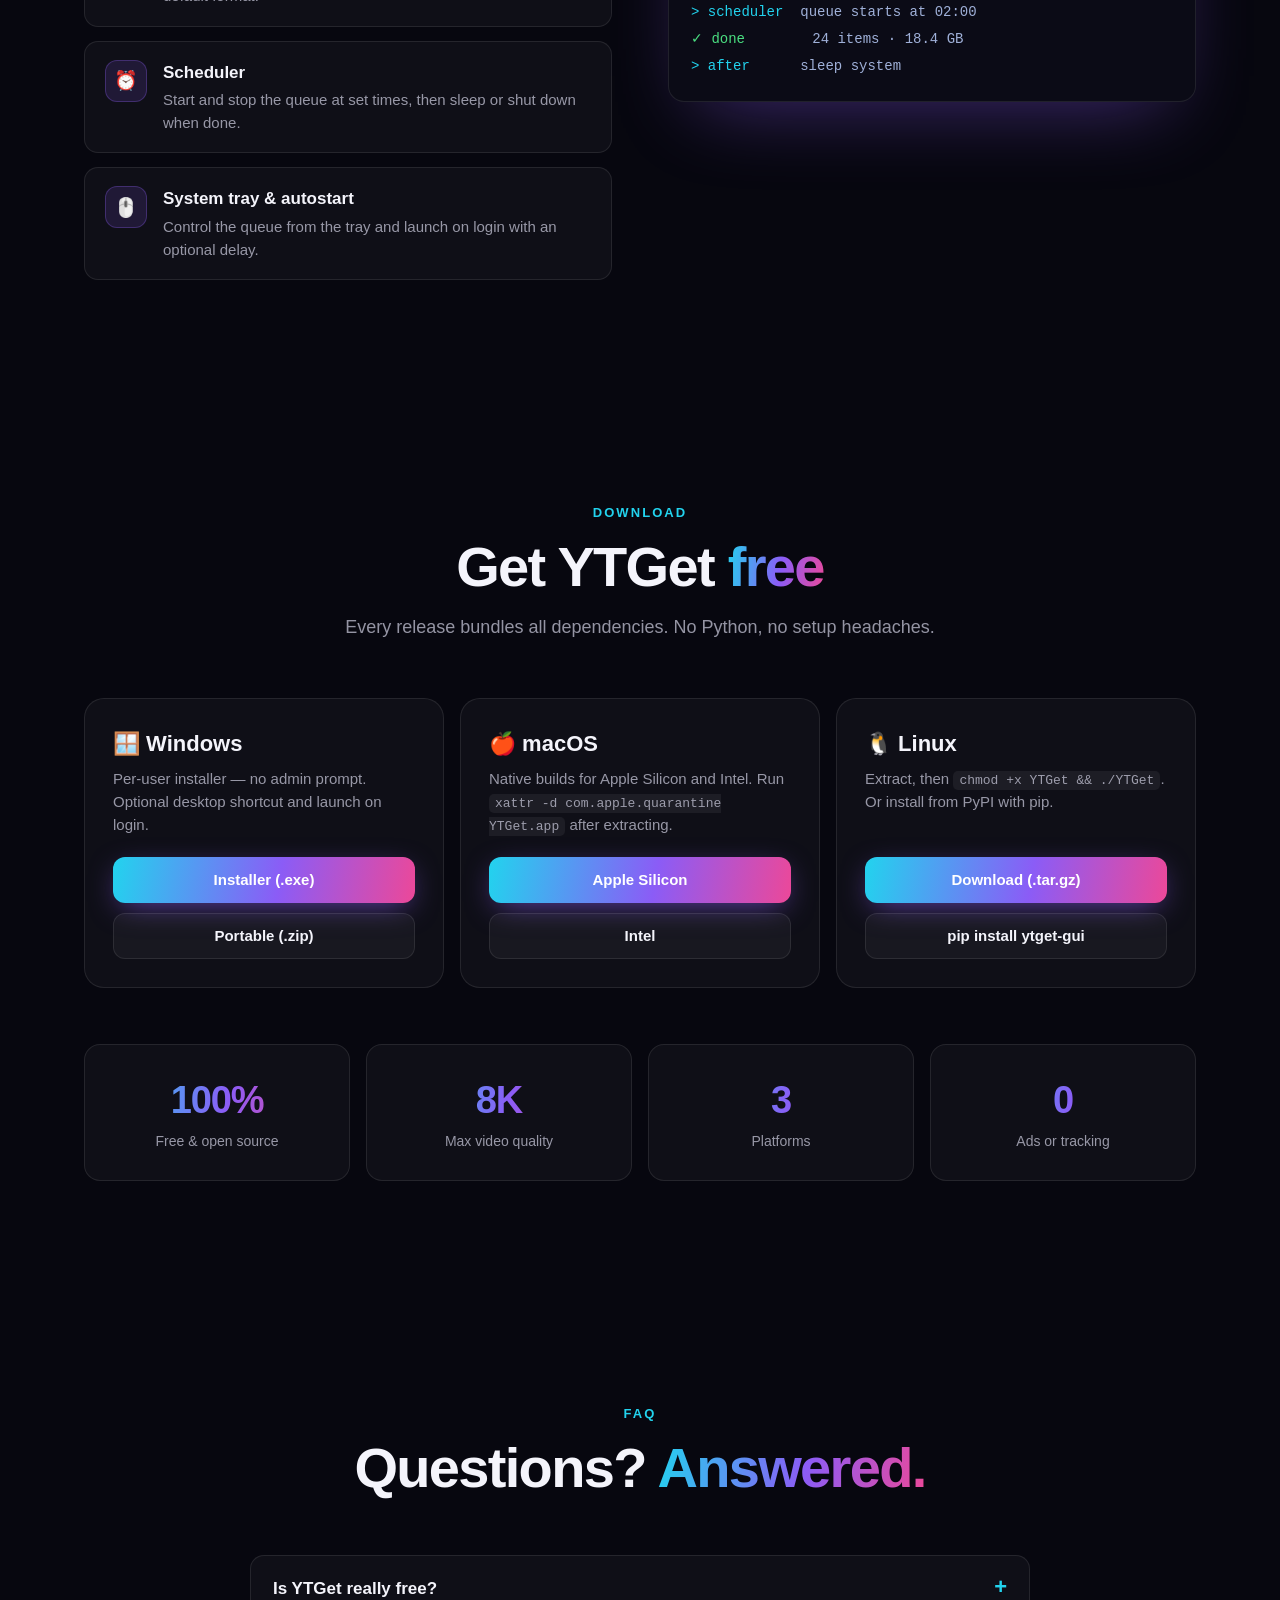
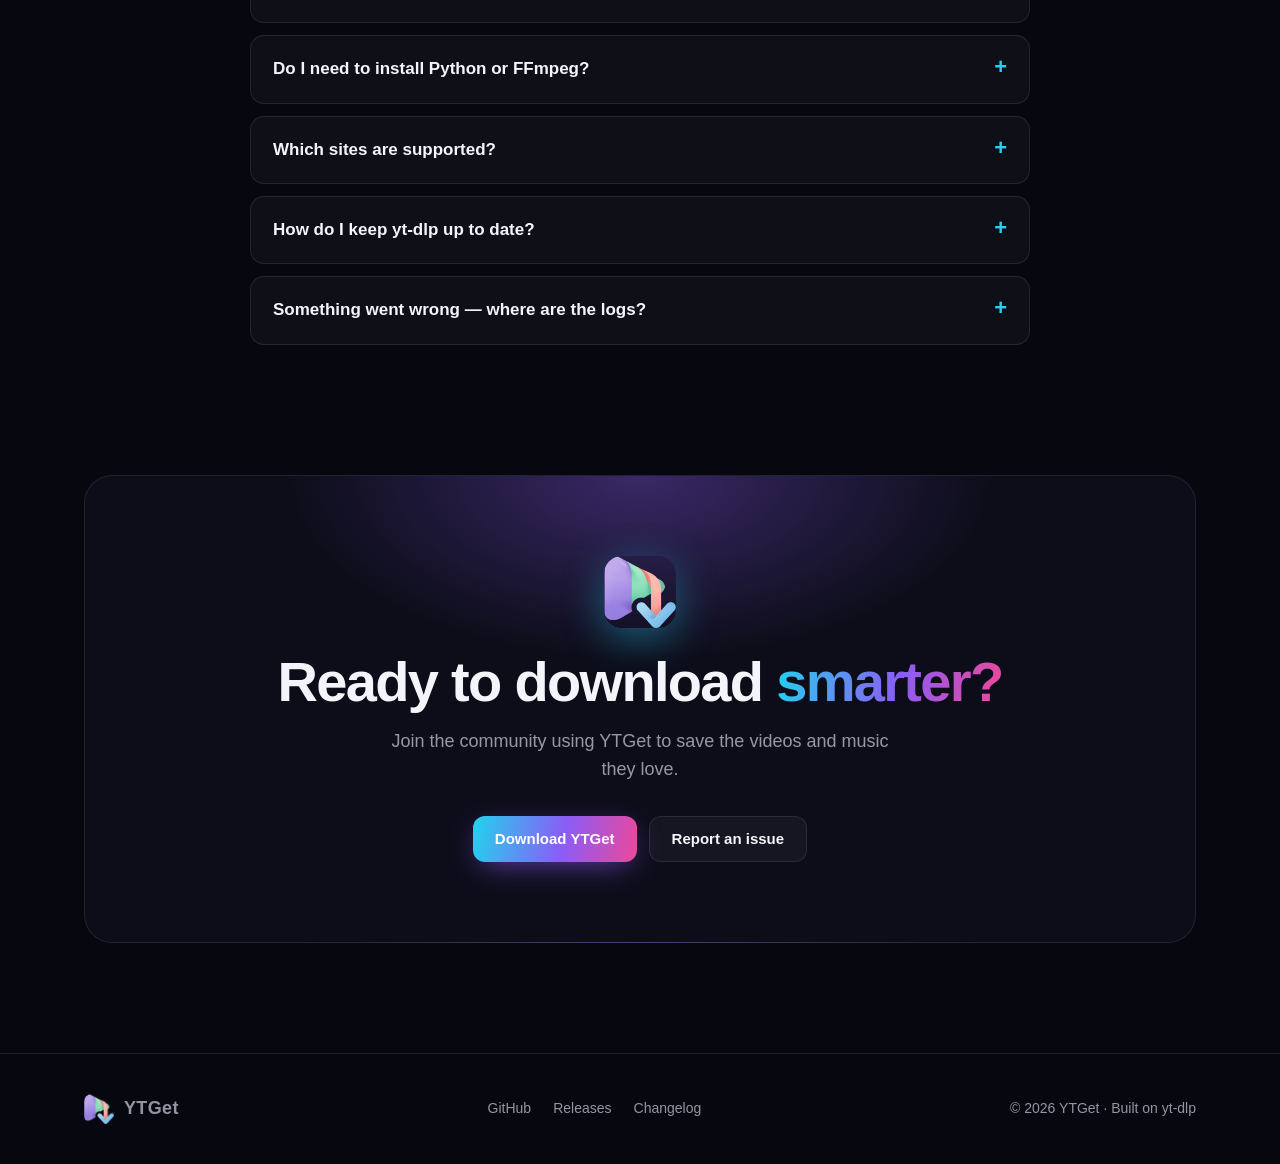
==== commit 6ecd2464: "Update index.html" ====
--- a/docs/index.html
+++ b/docs/index.html
@@ -1,324 +1,345 @@
-<!DOCTYPE html>
+<!doctype html>
 <html lang="en">
 <head>
-<meta charset="utf-8" />
-<meta name="viewport" content="width=device-width, initial-scale=1" />
-<title>YTGet - a fast, friendly YouTube &amp; music downloader for Windows</title>
-<meta name="description" content="YTGet is a free, open-source desktop downloader for YouTube, YouTube Music, Spotify metadata and 70+ other sites. Queue videos and playlists, grab MP3 with album art, and keep everything organised." />
-<meta name="theme-color" content="#0b0e14" />
-<link rel="icon" href="favicon.ico" sizes="any" />
-<link rel="canonical" href="https://erfannamira.github.io/ytget-gui/" />
-<meta property="og:type" content="website" />
-<meta property="og:title" content="YTGet - a fast, friendly downloader for Windows" />
-<meta property="og:description" content="Queue videos, albums and playlists. MP3 with album art. 76 supported sites. Free and open source." />
-<meta property="og:image" content="https://erfannamira.github.io/ytget-gui/assets/img/app-main.jpg" />
-<meta property="og:url" content="https://erfannamira.github.io/ytget-gui/" />
-<meta name="twitter:card" content="summary_large_image" />
-<link rel="stylesheet" href="assets/css/style.css" />
+<meta charset="utf-8">
+<meta name="viewport" content="width=device-width,initial-scale=1">
+<title>YTGet — Fast, Free & Open-Source yt-dlp Desktop Downloader</title>
+<meta name="description" content="YTGet is a free, open-source yt-dlp GUI for Windows, macOS and Linux. Download video up to 8K, music with metadata, full playlists and more.">
+<link rel="icon" href="favicon.ico">
+<meta property="og:title" content="YTGet — Download anything. Beautifully simple.">
+<meta property="og:image" content="assets/img/app-main.jpg">
+<style>
+:root{--bg:#07070f;--bg2:#0d0d1a;--card:rgba(255,255,255,.035);--line:rgba(255,255,255,.09);--txt:#f4f4fb;--mut:rgba(235,235,255,.62);--cy:#22d3ee;--vi:#8b5cf6;--pk:#ec4899;--grad:linear-gradient(100deg,#22d3ee 0%,#8b5cf6 55%,#ec4899 100%)}
+*{box-sizing:border-box;margin:0;padding:0}
+html{scroll-behavior:smooth}
+body{background:var(--bg);color:var(--txt);font:16px/1.55 -apple-system,BlinkMacSystemFont,"Segoe UI",Inter,Roboto,Helvetica,Arial,sans-serif;-webkit-font-smoothing:antialiased;overflow-x:hidden}
+a{color:inherit;text-decoration:none}
+img{max-width:100%;height:auto;display:block}
+.wrap{max-width:1160px;margin:0 auto;padding:0 24px}
+.grad{background:var(--grad);-webkit-background-clip:text;background-clip:text;color:transparent}
+:focus-visible{outline:2px solid var(--cy);outline-offset:3px;border-radius:6px}
+
+/* nav */
+nav{position:fixed;inset:0 0 auto;z-index:50;transition:.3s}
+nav.scrolled{background:rgba(7,7,15,.72);backdrop-filter:blur(14px);border-bottom:1px solid var(--line)}
+nav .wrap{display:flex;align-items:center;height:68px;gap:32px}
+.brand{display:flex;align-items:center;gap:10px;font-weight:800;letter-spacing:.02em;font-size:18px}
+.brand img{width:30px;height:30px;border-radius:8px}
+.links{display:flex;gap:28px;margin-left:auto;font-size:15px;color:var(--mut)}
+.links a:hover{color:var(--txt)}
+.btn{display:inline-flex;align-items:center;justify-content:center;gap:8px;height:46px;padding:0 22px;border-radius:12px;font-weight:600;font-size:15px;transition:.2s;border:1px solid var(--line);white-space:nowrap}
+.btn svg{width:18px;height:18px}
+.btn-p{background:var(--grad);border:0;color:#fff;box-shadow:0 8px 30px -8px rgba(139,92,246,.7)}
+.btn-p:hover{transform:translateY(-2px);box-shadow:0 14px 40px -8px rgba(139,92,246,.85)}
+.btn-g{background:rgba(255,255,255,.04)}
+.btn-g:hover{background:rgba(255,255,255,.09)}
+.btn-sm{height:38px;padding:0 16px;font-size:14px;border-radius:10px}
+.menu{display:none;background:none;border:0;color:var(--txt);width:44px;height:44px;margin-left:auto}
+
+/* hero */
+.hero{position:relative;padding:150px 0 40px;text-align:center}
+.hero:before{content:"";position:absolute;inset:-200px 0 auto;height:900px;background:radial-gradient(600px 380px at 30% 30%,rgba(34,211,238,.18),transparent 70%),radial-gradient(640px 420px at 72% 26%,rgba(139,92,246,.25),transparent 70%),radial-gradient(500px 300px at 50% 70%,rgba(236,72,153,.10),transparent 70%);pointer-events:none;z-index:-1}
+.hero:after{content:"";position:absolute;inset:0;background-image:linear-gradient(var(--line) 1px,transparent 1px),linear-gradient(90deg,var(--line) 1px,transparent 1px);background-size:64px 64px;mask-image:radial-gradient(ellipse 60% 50% at 50% 20%,#000 20%,transparent 75%);-webkit-mask-image:radial-gradient(ellipse 60% 50% at 50% 20%,#000 20%,transparent 75%);opacity:.35;z-index:-1;pointer-events:none}
+.pill{display:inline-flex;align-items:center;gap:10px;padding:6px 14px 6px 6px;border:1px solid var(--line);border-radius:99px;background:rgba(255,255,255,.04);font-size:14px;color:var(--mut);margin-bottom:28px}
+.pill b{background:var(--grad);color:#fff;border-radius:99px;padding:2px 10px;font-size:12px}
+h1{font-size:clamp(44px,7.4vw,92px);line-height:1.02;letter-spacing:-.035em;font-weight:800}
+.lead{max-width:640px;margin:24px auto 0;font-size:clamp(17px,2vw,20px);color:var(--mut)}
+.ctas{display:flex;gap:12px;justify-content:center;flex-wrap:wrap;margin-top:36px}
+.os{margin-top:18px;font-size:14px;color:var(--mut);display:flex;gap:18px;justify-content:center;flex-wrap:wrap}
+.os span{display:inline-flex;gap:6px;align-items:center}
+.shot{position:relative;margin:64px auto 0;max-width:1080px;perspective:1600px}
+.shot .frame{border-radius:16px;padding:8px;background:linear-gradient(180deg,rgba(255,255,255,.14),rgba(255,255,255,.03));box-shadow:0 40px 120px -30px rgba(139,92,246,.55),0 0 0 1px var(--line);transform:rotateX(14deg);transition:transform 1s cubic-bezier(.2,.8,.2,1)}
+.shot.in .frame{transform:rotateX(0)}
+.shot img{border-radius:10px}
+.shot:after{content:"";position:absolute;left:10%;right:10%;bottom:-40px;height:120px;background:var(--grad);filter:blur(90px);opacity:.35;z-index:-1}
+
+/* marquee */
+.sites{padding:72px 0 24px;text-align:center}
+.sites p{font-size:13px;letter-spacing:.18em;text-transform:uppercase;color:var(--mut);margin-bottom:26px}
+.marquee{overflow:hidden;mask-image:linear-gradient(90deg,transparent,#000 12%,#000 88%,transparent);-webkit-mask-image:linear-gradient(90deg,transparent,#000 12%,#000 88%,transparent)}
+.track{display:flex;gap:14px;width:max-content;animation:scroll 40s linear infinite}
+.marquee.rev .track{animation-direction:reverse;margin-top:14px}
+.chip{display:flex;align-items:center;gap:10px;padding:12px 20px;border:1px solid var(--line);border-radius:12px;background:var(--card);font-weight:700;letter-spacing:.06em;font-size:14px;color:rgba(255,255,255,.8)}
+.chip i{width:10px;height:10px;border-radius:50%;background:var(--c,#888);box-shadow:0 0 12px var(--c,#888)}
+.chip.more{background:var(--grad);border:0;color:#fff}
+@keyframes scroll{to{transform:translateX(-50%)}}
+
+/* sections */
+section{padding:110px 0}
+.head{text-align:center;max-width:720px;margin:0 auto 56px}
+.eyebrow{display:inline-block;font-size:13px;font-weight:700;letter-spacing:.16em;text-transform:uppercase;color:var(--cy);margin-bottom:14px}
+h2{font-size:clamp(34px,4.6vw,56px);line-height:1.08;letter-spacing:-.03em;font-weight:800}
+.head p{margin-top:16px;color:var(--mut);font-size:18px}
+
+/* bento */
+.bento{display:grid;grid-template-columns:repeat(6,1fr);gap:16px}
+.card{position:relative;overflow:hidden;border:1px solid var(--line);border-radius:20px;background:linear-gradient(180deg,rgba(255,255,255,.05),rgba(255,255,255,.015));padding:28px;transition:border-color .3s,transform .3s}
+.card:hover{border-color:rgba(139,92,246,.5);transform:translateY(-3px)}
+.card:before{content:"";position:absolute;inset:0;background:radial-gradient(400px 200px at var(--mx,50%) var(--my,0%),rgba(139,92,246,.14),transparent 70%);opacity:0;transition:.3s;pointer-events:none}
+.card:hover:before{opacity:1}
+.c2{grid-column:span 2}.c3{grid-column:span 3}.c4{grid-column:span 4}
+.ico{width:46px;height:46px;border-radius:12px;display:grid;place-items:center;background:rgba(139,92,246,.14);border:1px solid rgba(139,92,246,.3);margin-bottom:18px;font-size:22px}
+.card h3{font-size:20px;letter-spacing:-.01em;margin-bottom:8px}
+.card p{color:var(--mut);font-size:15px}
+.big{font-size:64px;font-weight:800;letter-spacing:-.04em;line-height:1}
+.qual{display:flex;gap:8px;flex-wrap:wrap;margin-top:22px}
+.qual span{padding:6px 12px;border-radius:8px;border:1px solid var(--line);font-size:13px;font-weight:600;color:var(--mut)}
+.qual span.on{background:var(--grad);color:#fff;border-color:transparent}
+.card .peek{margin:24px -28px -28px;border-top:1px solid var(--line)}
+.card .peek img{opacity:.9;object-fit:cover;object-position:top left;height:220px;width:100%}
+.wave{display:flex;align-items:end;gap:5px;height:120px;margin-top:40px}
+.wave i{flex:1;border-radius:3px;background:var(--grad);animation:bar 1.4s ease-in-out infinite;transform-origin:bottom}
+@keyframes bar{50%{transform:scaleY(.3)}}
+
+/* showcase tabs */
+.tabs{display:flex;gap:8px;justify-content:center;flex-wrap:wrap;margin-bottom:28px}
+.tab{height:44px;padding:0 18px;border-radius:10px;border:1px solid var(--line);background:var(--card);color:var(--mut);font:600 15px inherit;font-family:inherit;cursor:pointer}
+.tab.on{color:#fff;background:rgba(139,92,246,.18);border-color:rgba(139,92,246,.55)}
+.stage{max-width:1000px;margin:0 auto;border-radius:16px;padding:8px;background:linear-gradient(180deg,rgba(255,255,255,.12),rgba(255,255,255,.02));box-shadow:0 30px 90px -30px rgba(34,211,238,.35)}
+.stage img{border-radius:10px;transition:opacity .35s}
+.caption{text-align:center;color:var(--mut);margin-top:18px}
+
+/* automation */
+.split{display:grid;grid-template-columns:1fr 1fr;gap:56px;align-items:center}
+.list{display:grid;gap:14px;margin-top:32px}
+.row{display:flex;gap:16px;padding:18px 20px;border:1px solid var(--line);border-radius:14px;background:var(--card)}
+.row .ico{margin:0;flex:none;width:42px;height:42px;font-size:19px}
+.row h4{font-size:17px;margin-bottom:2px}
+.row p{color:var(--mut);font-size:15px}
+.term{border:1px solid var(--line);border-radius:16px;background:#0b0b16;overflow:hidden;box-shadow:0 30px 80px -30px rgba(139,92,246,.45)}
+.term .bar{display:flex;gap:7px;padding:14px 16px;border-bottom:1px solid var(--line)}
+.term .bar i{width:11px;height:11px;border-radius:50%;background:#ff5f57}.term .bar i:nth-child(2){background:#febc2e}.term .bar i:nth-child(3){background:#28c840}
+.term pre{padding:22px;font:14px/1.9 Menlo,Consolas,monospace;color:#9fb0d8;white-space:pre-wrap}
+.term .k{color:var(--cy)}.term .v{color:#c4b5fd}.term .ok{color:#4ade80}
+
+/* install */
+.os-grid{display:grid;grid-template-columns:repeat(3,1fr);gap:16px}
+.os-card{border:1px solid var(--line);border-radius:20px;padding:28px;background:var(--card);display:flex;flex-direction:column}
+.os-card h3{font-size:22px;display:flex;align-items:center;gap:10px;margin-bottom:6px}
+.os-card h3 svg{width:24px;height:24px}
+.os-card p{color:var(--mut);font-size:15px;margin-bottom:20px}
+.os-card .btns{display:grid;gap:10px;margin-top:auto}
+code{font:13px Menlo,Consolas,monospace;background:rgba(255,255,255,.06);padding:2px 6px;border-radius:5px}
+
+/* stats */
+.stats{display:grid;grid-template-columns:repeat(4,1fr);gap:16px;margin-top:56px}
+.stat{text-align:center;padding:26px;border:1px solid var(--line);border-radius:16px;background:var(--card)}
+.stat b{display:block;font-size:38px;letter-spacing:-.03em}
+.stat span{color:var(--mut);font-size:14px}
+
+/* faq */
+.faq{max-width:780px;margin:0 auto;display:grid;gap:12px}
+details{border:1px solid var(--line);border-radius:14px;background:var(--card);padding:0 22px}
+summary{cursor:pointer;list-style:none;padding:20px 0;font-weight:600;font-size:17px;display:flex;justify-content:space-between;gap:16px}
+summary::-webkit-details-marker{display:none}
+summary:after{content:"+";font-size:22px;line-height:1;color:var(--cy);transition:.2s}
+details[open] summary:after{transform:rotate(45deg)}
+details p{color:var(--mut);padding:0 0 20px}
+
+/* cta */
+.cta{position:relative;text-align:center;border:1px solid var(--line);border-radius:28px;padding:80px 24px;overflow:hidden;background:radial-gradient(500px 260px at 50% 0%,rgba(139,92,246,.35),transparent 70%),var(--bg2)}
+.cta img{width:72px;height:72px;margin:0 auto 24px;border-radius:18px;box-shadow:0 10px 40px rgba(34,211,238,.4)}
+.cta p{color:var(--mut);margin:16px auto 32px;max-width:520px;font-size:18px}
+
+footer{border-top:1px solid var(--line);padding:40px 0;color:var(--mut);font-size:14px}
+footer .wrap{display:flex;justify-content:space-between;gap:20px;flex-wrap:wrap;align-items:center}
+footer .fl{display:flex;gap:22px}
+footer a:hover{color:var(--txt)}
+
+.reveal{opacity:0;transform:translateY(24px);transition:opacity .8s,transform .8s}
+.reveal.in{opacity:1;transform:none}
+
+@media (max-width:920px){
+ .bento{grid-template-columns:1fr 1fr}.c2,.c3,.c4{grid-column:span 2}
+ .split{grid-template-columns:1fr}.os-grid{grid-template-columns:1fr}.stats{grid-template-columns:1fr 1fr}
+ .links,.nav-cta{display:none}.menu{display:block}
+ nav.open .links{display:flex;position:absolute;top:68px;left:0;right:0;flex-direction:column;gap:0;background:rgba(7,7,15,.97);border-bottom:1px solid var(--line);padding:8px 24px}
+ nav.open .links a{padding:14px 0;border-bottom:1px solid var(--line)}
+ section{padding:80px 0}
+}
+@media (max-width:560px){.bento{grid-template-columns:1fr}.c2,.c3,.c4{grid-column:span 1}.hero{padding-top:120px}.btn{width:100%}.ctas{flex-direction:column}}
+@media (prefers-reduced-motion:reduce){*{animation:none!important;transition:none!important}.reveal{opacity:1;transform:none}.shot .frame{transform:none}}
+</style>
 </head>
 <body>
-<a class="skip" href="#main">Skip to content</a>
-
-<header class="nav">
-  <div class="wrap nav-inner">
-    <a class="brand" href="./">
-      <img src="assets/img/logo.png" alt="" width="28" height="28" />
-      YTGet
-    </a>
-    <button class="nav-toggle" type="button" aria-expanded="false" aria-label="Menu">&#9776;</button>
-    <nav class="nav-links">
-      <a href="#features">Features</a>
-      <a href="#download">Download</a>
-      <a href="#install">Install</a>
-      <a href="#screenshots">Screenshots</a>
-      <a href="#sites">Sites</a>
-      <a href="#faq">FAQ</a>
-      <a href="fa.html" lang="fa">&#1601;&#1575;&#1585;&#1587;&#1740;</a>
-      <a href="https://github.com/ErfanNamira/ytget-gui">GitHub</a>
-    </nav>
-  </div>
+
+<nav id="nav">
+ <div class="wrap">
+  <a class="brand" href="#"><img src="assets/img/logo.png" alt="">YTGet</a>
+  <div class="links">
+   <a href="#features">Features</a><a href="#showcase">Showcase</a><a href="#automation">Automation</a><a href="#download">Download</a><a href="#faq">FAQ</a><a href="fa.html" lang="fa">فارسی</a>
+  </div>
+  <a class="btn btn-g btn-sm nav-cta" href="https://github.com/ErfanNamira/ytget-gui" target="_blank" rel="noopener"><svg viewBox="0 0 24 24" fill="currentColor"><path d="M12 .5a12 12 0 0 0-3.8 23.4c.6.1.8-.3.8-.6v-2.2c-3.3.7-4-1.4-4-1.4-.6-1.4-1.4-1.8-1.4-1.8-1-.7.1-.7.1-.7 1.2.1 1.8 1.2 1.8 1.2 1 1.8 2.8 1.3 3.5 1 .1-.8.4-1.3.7-1.6-2.7-.3-5.5-1.3-5.5-6 0-1.2.5-2.3 1.2-3.1-.1-.3-.5-1.5.1-3.2 0 0 1-.3 3.3 1.2a11.5 11.5 0 0 1 6 0C17.3 4.7 18.3 5 18.3 5c.7 1.7.2 2.9.1 3.2.8.8 1.2 1.9 1.2 3.1 0 4.6-2.8 5.6-5.5 5.9.4.4.8 1.1.8 2.2v3.3c0 .3.2.7.8.6A12 12 0 0 0 12 .5z"/></svg>Star on GitHub</a>
+  <button class="menu" aria-label="Open menu" onclick="nav.classList.toggle('open')"><svg viewBox="0 0 24 24" width="24" height="24" stroke="currentColor" fill="none" stroke-width="2"><path d="M4 7h16M4 12h16M4 17h16"/></svg></button>
+ </div>
+</nav>
+
+<header class="hero">
+ <div class="wrap">
+  <a class="pill" href="https://github.com/ErfanNamira/ytget-gui/releases/latest" target="_blank" rel="noopener"><b>v2.8.3</b> Per-site naming rules &amp; rock-solid queue →</a>
+  <h1>Download Anything.<br><span class="grad">Beautifully Simple.</span></h1>
+  <p class="lead">The free, open-source yt-dlp desktop app. Grab videos up to 8K, music with perfect metadata and full playlists — from YouTube and hundreds of other sites.</p>
+  <div class="ctas">
+   <a class="btn btn-p" href="#download"><svg viewBox="0 0 24 24" fill="none" stroke="currentColor" stroke-width="2.2"><path d="M12 3v12m0 0-5-5m5 5 5-5M4 21h16"/></svg>Download for Free</a>
+   <a class="btn btn-g" href="https://github.com/ErfanNamira/ytget-gui" target="_blank" rel="noopener">View Source</a>
+  </div>
+  <div class="os"><span>🪟 Windows</span><span>🍎 macOS</span><span>🐧 Linux</span><span>· No Python required</span></div>
+  <div class="shot" id="shot"><div class="frame"><img src="assets/img/app-main.jpg" alt="YTGet main window with download queue" width="1600" height="900"></div></div>
+ </div>
 </header>
 
-<main id="main">
-
-<section class="hero" style="border-top:0">
-  <div class="wrap">
-    <span class="pill">Free &amp; open source &middot; Windows &middot; version <strong data-version>2.8.3</strong></span>
-    <h1>Download <span>videos and music</span><br />without the hassle.</h1>
-    <p class="lede">
-      YTGet is a desktop app for YouTube, YouTube Music and 70+ other sites.
-      Paste a link, pick a quality, and let the queue do the rest - complete with
-      MP3 tags, album art, subtitles and thumbnails.
-    </p>
-    <div class="cta">
-      <a class="btn btn-primary" data-dl-installer href="https://github.com/ErfanNamira/ytget-gui/releases/latest">
-        &#11015; Download for Windows
-      </a>
-      <a class="btn" href="#download">Other downloads</a>
-      <a class="btn" href="https://github.com/ErfanNamira/ytget-gui">&#9733; Star on GitHub</a>
+<div class="sites">
+ <p>Works with your favorite platforms</p>
+ <div class="marquee"><div class="track" id="t1"></div></div>
+ <div class="marquee rev"><div class="track" id="t2"></div></div>
+</div>
+
+<section id="features">
+ <div class="wrap">
+  <div class="head reveal"><span class="eyebrow">Features</span><h2>Everything you need.<br><span class="grad">Nothing you don't.</span></h2><p>A clean Qt interface on top of the power of yt-dlp and FFmpeg — bundled and ready to go.</p></div>
+  <div class="bento">
+   <div class="card c4 reveal">
+    <div class="ico">📹</div><h3>Crystal-clear video, up to 8K</h3><p>Pick any resolution from 480p to 4320p. Multiple formats from the same link — queue 1080p and MP3 at once.</p>
+    <div class="qual"><span>480p</span><span>720p</span><span>1080p</span><span>1440p</span><span>4K</span><span class="on">8K</span></div>
+   </div>
+   <div class="card c2 reveal"><div class="ico">⚡</div><div class="big grad">1000+</div><p style="margin-top:10px">sites supported via yt-dlp, with 76 recognized automatically.</p></div>
+   <div class="card c2 reveal">
+    <div class="ico">🎵</div><h3>Studio-grade audio</h3><p>MP3, FLAC & Opus with cover art, accurate YouTube Music metadata and loudness normalization.</p>
+    <div class="wave"><i style="height:40%"></i><i style="height:80%;animation-delay:.1s"></i><i style="height:55%;animation-delay:.2s"></i><i style="height:95%;animation-delay:.3s"></i><i style="height:60%;animation-delay:.4s"></i><i style="height:75%;animation-delay:.5s"></i><i style="height:35%;animation-delay:.6s"></i><i style="height:85%;animation-delay:.7s"></i><i style="height:50%;animation-delay:.8s"></i><i style="height:70%;animation-delay:.9s"></i></div>
+   </div>
+   <div class="card c4 reveal">
+    <div class="ico">📂</div><h3>Smart queue & playlists</h3><p>Drag-to-reorder queue, full playlist and channel archiving, per-item sizes, pause/stop any time — and it survives restarts.</p>
+    <div class="peek"><img src="assets/img/app-queue.jpg" alt="Download queue"></div>
+   </div>
+   <div class="card c2 reveal"><div class="ico">⏭️</div><h3>SponsorBlock</h3><p>Skip sponsors, intros and self-promos automatically.</p></div>
+   <div class="card c2 reveal"><div class="ico">✂️</div><h3>Trim & chapters</h3><p>Cut by timestamp, embed or split by chapters.</p></div>
+   <div class="card c2 reveal"><div class="ico">📄</div><h3>Subtitles</h3><p>Fetch and embed subtitles in any available language.</p></div>
+   <div class="card c3 reveal"><div class="ico">🏷️</div><h3>Per-site naming rules</h3><p>Different filename templates for YouTube, YouTube Music and other sites — separately for video and audio.</p></div>
+   <div class="card c3 reveal"><div class="ico">🌐</div><h3>Power-user ready</h3><p>Proxy support, date filters, custom FFmpeg args, rate limiting and retries — all saved to <code>config.json</code>.</p></div>
+  </div>
+ </div>
+</section>
+
+<section id="showcase" style="background:linear-gradient(180deg,transparent,rgba(139,92,246,.05),transparent)">
+ <div class="wrap">
+  <div class="head reveal"><span class="eyebrow">Showcase</span><h2>Designed for <span class="grad">focus</span></h2><p>A dark, distraction-free interface where every option is one click away.</p></div>
+  <div class="tabs" role="tablist">
+   <button class="tab on" data-i="0" role="tab">Main window</button><button class="tab" data-i="1" role="tab">Queue</button><button class="tab" data-i="2" role="tab">Advanced</button><button class="tab" data-i="3" role="tab">Preferences</button>
+  </div>
+  <div class="stage reveal"><img id="stageImg" src="assets/img/app-main.jpg" alt="YTGet screenshot"></div>
+  <p class="caption" id="cap">Paste a link, pick a format, hit Start.</p>
+ </div>
+</section>
+
+<section id="automation">
+ <div class="wrap split">
+  <div class="reveal">
+   <span class="eyebrow">Automation</span>
+   <h2>Set it once.<br><span class="grad">Let it run.</span></h2>
+   <p style="color:var(--mut);font-size:18px;margin-top:16px">YTGet works quietly in the background so your downloads happen on your schedule.</p>
+   <div class="list">
+    <div class="row"><div class="ico">📋</div><div><h4>Clipboard watcher</h4><p>Copy a link anywhere — it lands in your queue with the right default format.</p></div></div>
+    <div class="row"><div class="ico">⏰</div><div><h4>Scheduler</h4><p>Start and stop the queue at set times, then sleep or shut down when done.</p></div></div>
+    <div class="row"><div class="ico">🖱️</div><div><h4>System tray &amp; autostart</h4><p>Control the queue from the tray and launch on login with an optional delay.</p></div></div>
+   </div>
+  </div>
+  <div class="term reveal">
+   <div class="bar"><i></i><i></i><i></i></div>
+<pre><span class="k">&gt; clipboard</span>  youtube.com/watch?v=7N-Ib4asZfM
+<span class="v">  - format</span>    YouTube 2160p (4K) · MKV
+<span class="k">&gt; clipboard</span>  music.youtube.com/playlist?list=…
+<span class="v">  - format</span>    MP3 320k · cover 1:1 · tags
+<span class="k">&gt; scheduler</span>  queue starts at 02:00
+<span class="ok">✓ done</span>        24 items · 18.4 GB
+<span class="k">&gt; after</span>      sleep system</pre>
+  </div>
+ </div>
+</section>
+
+<section id="download">
+ <div class="wrap">
+  <div class="head reveal"><span class="eyebrow">Download</span><h2>Get YTGet <span class="grad">free</span></h2><p>Every release bundles all dependencies. No Python, no setup headaches.</p></div>
+  <div class="os-grid">
+   <div class="os-card reveal">
+    <h3>🪟 Windows</h3><p>Per-user installer — no admin prompt. Optional desktop shortcut and launch on login.</p>
+    <div class="btns">
+     <a class="btn btn-p" href="https://github.com/ErfanNamira/ytget-gui/releases/latest" target="_blank" rel="noopener">Installer (.exe)</a>
+     <a class="btn btn-g" href="https://github.com/ErfanNamira/ytget-gui/releases/latest/download/YTGet-windows.zip">Portable (.zip)</a>
     </div>
-    <p class="cta-note">
-      Windows 10 &amp; 11 (64-bit) &middot; no Python needed &middot; no ads, no trackers, no account.
-    </p>
-    <div class="shot">
-      <img src="assets/img/app-main.jpg" alt="The YTGet main window with a download queue" />
+   </div>
+   <div class="os-card reveal">
+    <h3>🍎 macOS</h3><p>Native builds for Apple Silicon and Intel. Run <code>xattr -d com.apple.quarantine YTGet.app</code> after extracting.</p>
+    <div class="btns">
+     <a class="btn btn-p" href="https://github.com/ErfanNamira/ytget-gui/releases/latest/download/YTGet-macOS-arm64.tar.gz">Apple Silicon</a>
+     <a class="btn btn-g" href="https://github.com/ErfanNamira/ytget-gui/releases/latest/download/YTGet-macOS-x86_64.tar.gz">Intel</a>
     </div>
-  </div>
-</section>
-
-<section id="features">
-  <div class="wrap">
-    <h2>Everything you need, nothing you don't</h2>
-    <p class="sub">Built around a single idea: paste a link and get a properly named, properly tagged file.</p>
-    <div class="grid">
-      <div class="card">
-        <div class="ico">&#128230;</div>
-        <h3>A real download queue</h3>
-        <p>Add as many links as you like. Start, pause, skip or remove items, and watch live progress, speed and ETA for each one.</p>
-      </div>
-      <div class="card">
-        <div class="ico">&#127925;</div>
-        <h3>MP3 with album art</h3>
-        <p>Audio downloads arrive tagged, with cover art embedded and centre-cropped to a clean square as each item finishes.</p>
-      </div>
-      <div class="card">
-        <div class="ico">&#127916;</div>
-        <h3>Up to 8K video</h3>
-        <p>Pick any resolution from 144p to 4320p, or let YTGet choose the best available. Video and audio are merged automatically.</p>
-      </div>
-      <div class="card">
-        <div class="ico">&#128203;</div>
-        <h3>Playlists and albums</h3>
-        <p>Queue a whole playlist or album in one go, with an archive file so re-running a playlist only fetches what is new.</p>
-      </div>
-      <div class="card">
-        <div class="ico">&#128203;</div>
-        <h3>Clipboard watcher</h3>
-        <p>Copy a link anywhere and YTGet can queue it for you - automatically, or after asking, depending on the site.</p>
-      </div>
-      <div class="card">
-        <div class="ico">&#9986;</div>
-        <h3>Clips and sections</h3>
-        <p>Grab just the part you want by setting a start and end time, and choose sponsor-segment removal per item.</p>
-      </div>
-      <div class="card">
-        <div class="ico">&#128337;</div>
-        <h3>Scheduler</h3>
-        <p>Run the queue overnight: pick days and times to start and stop, then sleep, shut down or just close when it is done.</p>
-      </div>
-      <div class="card">
-        <div class="ico">&#128193;</div>
-        <h3>Sensible file names</h3>
-        <p>Naming templates per site and per recording type, subtitles, chapters and thumbnails - so your library stays tidy without manual renaming.</p>
-      </div>
-      <div class="card new">
-        <div class="ico">&#10024;</div>
-        <h3>New in 2.8.3 <span class="tag">new</span></h3>
-        <p>No more silent closes mid-download, file names per site and per recording type (for example "Artist - Track # Title" for music and "Uploader - Title" for videos), and crash logs you can open from Help.</p>
-      </div>
+   </div>
+   <div class="os-card reveal">
+    <h3>🐧 Linux</h3><p>Extract, then <code>chmod +x YTGet &amp;&amp; ./YTGet</code>. Or install from PyPI with pip.</p>
+    <div class="btns">
+     <a class="btn btn-p" href="https://github.com/ErfanNamira/ytget-gui/releases/latest/download/YTGet-linux.tar.gz">Download (.tar.gz)</a>
+     <a class="btn btn-g" href="https://pypi.org/project/ytget-gui/" target="_blank" rel="noopener">pip install ytget-gui</a>
     </div>
-  </div>
-</section>
-
-<section id="download">
-  <div class="wrap">
-    <h2>Download YTGet</h2>
-    <p class="sub">
-      Latest release: <strong data-version>2.8.3</strong>
-      <span data-published></span> &middot;
-      <a data-notes-link href="https://github.com/ErfanNamira/ytget-gui/releases/latest">release notes</a>
-    </p>
-    <div class="dl-grid">
-      <div class="card dl">
-        <div class="os">&#129695; Windows installer <span class="tag">recommended</span></div>
-        <ul>
-          <li>Sets up shortcuts and uninstall for you</li>
-          <li>Optional "start with Windows"</li>
-          <li>Installs for the current user - no admin rights</li>
-        </ul>
-        <a class="btn btn-primary" data-dl-installer href="https://github.com/ErfanNamira/ytget-gui/releases/latest">
-          Download installer <span data-size></span>
-        </a>
-      </div>
-      <div class="card dl">
-        <div class="os">&#128230; Portable</div>
-        <ul>
-          <li>No installation - unzip and run <code>YTGet.exe</code></li>
-          <li>Perfect for a USB stick</li>
-          <li>Choose whichever archive format you prefer</li>
-        </ul>
-        <div class="dl-alt">
-          <a class="btn" data-dl-zip href="https://github.com/ErfanNamira/ytget-gui/releases/latest">ZIP</a>
-          <a class="btn" data-dl-7z href="https://github.com/ErfanNamira/ytget-gui/releases/latest">7z</a>
-        </div>
-      </div>
-      <div class="card dl">
-        <div class="os">&#128187; From source</div>
-        <ul>
-          <li>Windows, macOS and Linux</li>
-          <li>Python 3.10 or newer</li>
-        </ul>
-<pre><code>pip install ytget-gui
-ytget-gui</code></pre>
-      </div>
-    </div>
-    <p class="hashes">
-      Every release ships SHA-256 checksums so you can verify your download.
-      All builds are produced in public by GitHub Actions from this repository.
-    </p>
-  </div>
-</section>
-
-<section id="install">
-  <div class="wrap">
-    <h2>Getting started</h2>
-    <p class="sub">About two minutes, start to finish.</p>
-    <ol class="steps">
-      <li><strong>Download and run the installer.</strong> Windows may show a "unknown publisher" warning because the app is not code-signed - choose <em>More info</em> then <em>Run anyway</em>.</li>
-      <li><strong>Let it fetch its tools.</strong> On first launch YTGet downloads yt-dlp and FFmpeg for you. No manual setup.</li>
-      <li><strong>Paste a link</strong> into the box and press <em>Fetch</em> to see the title, duration and available formats.</li>
-      <li><strong>Pick a format</strong> - a video resolution, or MP3 / FLAC / M4A for audio - and click <em>Add to queue</em>.</li>
-      <li><strong>Press Start.</strong> Files land in your chosen download folder; right-click any finished item to open it or show it in Explorer.</li>
-    </ol>
-    <p class="note">
-      Tip: open <em>Preferences</em> to set your download folder, naming template, subtitle languages,
-      the clipboard watcher and the scheduler. Everything is remembered between sessions.
-    </p>
-  </div>
-</section>
-
-<section id="screenshots">
-  <div class="wrap">
-    <h2>A look inside</h2>
-    <p class="sub">A clean dark interface that stays out of the way.</p>
-    <div class="gallery">
-      <figure>
-        <img src="assets/img/app-main.jpg" alt="YTGet main window" loading="lazy" />
-        <figcaption>Main window with live queue progress</figcaption>
-      </figure>
-      <figure>
-        <img src="assets/img/app-queue.jpg" alt="YTGet queue with thumbnails" loading="lazy" />
-        <figcaption>Thumbnails, quality and size for each item</figcaption>
-      </figure>
-      <figure>
-        <img src="assets/img/app-prefs.jpg" alt="YTGet preferences" loading="lazy" />
-        <figcaption>Preferences: folders, naming, watcher, scheduler</figcaption>
-      </figure>
-      <figure>
-        <img src="assets/img/app-advanced.jpg" alt="YTGet advanced options" loading="lazy" />
-        <figcaption>Advanced options, applied per item</figcaption>
-      </figure>
-    </div>
-  </div>
-</section>
-
-<section id="sites">
-  <div class="wrap">
-    <h2>76 recognised sites</h2>
-    <p class="sub">
-      YouTube and YouTube Music are the heart of YTGet, but links from these sites are recognised too -
-      and thousands more work through yt-dlp.
-    </p>
-    <div class="chips">
-      <span class="chip">YouTube</span>
-      <span class="chip">YouTube Music</span>
-      <span class="chip">Spotify</span>
-      <span class="chip">SoundCloud</span>
-      <span class="chip">Bandcamp</span>
-      <span class="chip">Vimeo</span>
-      <span class="chip">Dailymotion</span>
-      <span class="chip">Twitch</span>
-      <span class="chip">TikTok</span>
-      <span class="chip">Instagram</span>
-      <span class="chip">Facebook</span>
-      <span class="chip">X / Twitter</span>
-      <span class="chip">Reddit</span>
-      <span class="chip">Twitter Spaces</span>
-      <span class="chip">Bilibili</span>
-      <span class="chip">Niconico</span>
-      <span class="chip">Odnoklassniki</span>
-      <span class="chip">VK</span>
-      <span class="chip">Rumble</span>
-      <span class="chip">Odysee</span>
-      <span class="chip">Steam</span>
-      <span class="chip">Patreon</span>
-      <span class="chip">Telegram</span>
-      <span class="chip">Aparat</span>
-      <span class="chip">Google Drive</span>
-      <span class="chip">Mixcloud</span>
-      <span class="chip">Deezer</span>
-      <span class="chip">Apple Music</span>
-      <span class="chip">Coub</span>
-      <span class="chip">TED</span>
-      <span class="chip">Archive.org</span>
-      <span class="chip">BBC iPlayer</span>
-      <span class="chip">ARD &amp; ZDF</span>
-      <span class="chip">and 40+ more</span>
-    </div>
-    <p class="note">
-      You decide what the clipboard watcher does with links from sites outside your list:
-      queue them automatically, ask first, or ignore them.
-    </p>
-  </div>
+   </div>
+  </div>
+  <div class="stats">
+   <div class="stat reveal"><b class="grad">100%</b><span>Free &amp; open source</span></div>
+   <div class="stat reveal"><b class="grad">8K</b><span>Max video quality</span></div>
+   <div class="stat reveal"><b class="grad">3</b><span>Platforms</span></div>
+   <div class="stat reveal"><b class="grad">0</b><span>Ads or tracking</span></div>
+  </div>
+ </div>
 </section>
 
 <section id="faq">
-  <div class="wrap">
-    <h2>Questions</h2>
-    <div style="max-width:820px">
-      <details open>
-        <summary>Is YTGet free?</summary>
-        <p>Yes - completely free and open source under the MIT licence. No ads, no accounts, no telemetry.</p>
-      </details>
-      <details>
-        <summary>Why does Windows warn me about the installer?</summary>
-        <p>The app is not code-signed yet, and code-signing certificates are expensive for a free project. Click <em>More info</em> then <em>Run anyway</em>. You can verify the file first using the SHA-256 checksum published with every release.</p>
-      </details>
-      <details>
-        <summary>Do I need to install Python, yt-dlp or FFmpeg?</summary>
-        <p>No. The Windows build is self-contained, and YTGet downloads and updates yt-dlp and FFmpeg by itself.</p>
-      </details>
-      <details>
-        <summary>Where do my files go?</summary>
-        <p>Wherever you choose in Preferences - by default your <code>Downloads</code> folder. Settings and logs live in <code>%LOCALAPPDATA%\YTGet</code>.</p>
-      </details>
-      <details>
-        <summary>Does it work on macOS or Linux?</summary>
-        <p>Yes, from source: <code>pip install ytget-gui</code> then run <code>ytget-gui</code>. Only Windows gets a prebuilt installer today.</p>
-      </details>
-      <details>
-        <summary>Can I download a private or paid video?</summary>
-        <p>Only content you are allowed to access. YTGet can use your browser cookies for things you have legitimately purchased or subscribed to - please respect each site's terms and the rights of creators.</p>
-      </details>
-      <details>
-        <summary>How do I report a bug or ask for a feature?</summary>
-        <p>Open an issue on <a href="https://github.com/ErfanNamira/ytget-gui/issues">GitHub</a>. Including the link you used and a copy of the log helps a lot.</p>
-      </details>
-    </div>
-  </div>
-</section>
-
-</main>
+ <div class="wrap">
+  <div class="head reveal"><span class="eyebrow">FAQ</span><h2>Questions? <span class="grad">Answered.</span></h2></div>
+  <div class="faq">
+   <details class="reveal"><summary>Is YTGet really free?</summary><p>Yes. YTGet is fully open source under its GitHub license — no ads, no paywalls, no tracking.</p></details>
+   <details class="reveal"><summary>Do I need to install Python or FFmpeg?</summary><p>No. Every release ships with everything bundled. Just download, extract (or install) and run.</p></details>
+   <details class="reveal"><summary>Which sites are supported?</summary><p>Anything yt-dlp supports — YouTube, YouTube Music, SoundCloud, Vimeo, TikTok, Instagram, X, Twitch and many more. Spotify links are handled via spotDL.</p></details>
+   <details class="reveal"><summary>How do I keep yt-dlp up to date?</summary><p>Use <b>Help → Check yt-dlp Update</b> from the menu bar. The built-in update manager handles the rest.</p></details>
+   <details class="reveal"><summary>Something went wrong — where are the logs?</summary><p>Open <b>Help → Open Logs Folder</b>. Attach <code>ytget.log</code> and <code>crash.log</code> when you open an issue on GitHub.</p></details>
+  </div>
+ </div>
+</section>
+
+<section style="padding-top:20px">
+ <div class="wrap">
+  <div class="cta reveal">
+   <img src="assets/img/logo.png" alt="">
+   <h2>Ready to download <span class="grad">smarter?</span></h2>
+   <p>Join the community using YTGet to save the videos and music they love.</p>
+   <div class="ctas" style="margin-top:0"><a class="btn btn-p" href="#download">Download YTGet</a><a class="btn btn-g" href="https://github.com/ErfanNamira/ytget-gui/issues" target="_blank" rel="noopener">Report an issue</a></div>
+  </div>
+ </div>
+</section>
 
 <footer>
-  <div class="wrap foot">
-    <div>&copy; <span data-year>2026</span> YTGet &middot; MIT licence</div>
-    <div class="foot-links">
-      <a href="https://github.com/ErfanNamira/ytget-gui">GitHub</a>
-      <a href="https://github.com/ErfanNamira/ytget-gui/releases">Releases</a>
-      <a href="https://github.com/ErfanNamira/ytget-gui/blob/main/CHANGELOG.md">Changelog</a>
-      <a href="https://github.com/ErfanNamira/ytget-gui/issues">Support</a>
-      <a href="fa.html" lang="fa">&#1601;&#1575;&#1585;&#1587;&#1740;</a>
-    </div>
-  </div>
-  <div class="wrap">
-    <p class="note">
-      YTGet is an independent project and is not affiliated with, endorsed by or connected to YouTube,
-      Google or any other service listed above. Please use it only for content you have the right to download.
-    </p>
-  </div>
+ <div class="wrap">
+  <a class="brand" href="#"><img src="assets/img/logo.png" alt="">YTGet</a>
+  <div class="fl"><a href="https://github.com/ErfanNamira/ytget-gui" target="_blank" rel="noopener">GitHub</a><a href="https://github.com/ErfanNamira/ytget-gui/releases" target="_blank" rel="noopener">Releases</a><a href="https://github.com/ErfanNamira/ytget-gui/blob/main/CHANGELOG.md" target="_blank" rel="noopener">Changelog</a></div>
+  <span>© <span id="yr"></span> YTGet · Built on yt-dlp</span>
+ </div>
 </footer>
 
-<script src="assets/js/main.js" defer></script>
+<script>
+const nav=document.getElementById('nav');
+addEventListener('scroll',()=>nav.classList.toggle('scrolled',scrollY>20),{passive:true});
+document.querySelectorAll('.links a').forEach(a=>a.onclick=()=>nav.classList.remove('open'));
+document.getElementById('yr').textContent=new Date().getFullYear();
+
+const sites=[["YOUTUBE","#ff3b3b"],["YT MUSIC","#ff0055"],["SPOTIFY","#1ed760"],["SOUNDCLOUD","#ff7700"],["VIMEO","#1ab7ea"],["TIKTOK","#25f4ee"],["INSTAGRAM","#e1306c"],["X / TWITTER","#e5e5e5"],["TWITCH","#9146ff"],["FACEBOOK","#1877f2"],["REDDIT","#ff4500"],["DAILYMOTION","#00aaff"],["BANDCAMP","#1da0c3"],["KICK","#53fc18"],["RUMBLE","#85c742"]];
+function fill(el,list){const h=list.map(([n,c])=>`<div class="chip"><i style="--c:${c}"></i>${n}</div>`).join('')+'<div class="chip more">+1000 MORE</div>';el.innerHTML=h+h}
+fill(t1,sites);fill(t2,[...sites].reverse());
+
+const io=new IntersectionObserver(es=>es.forEach(e=>{if(e.isIntersecting){e.target.classList.add('in');io.unobserve(e.target)}}),{threshold:.12});
+document.querySelectorAll('.reveal,#shot').forEach(el=>io.observe(el));
+
+document.querySelectorAll('.card').forEach(c=>c.addEventListener('pointermove',e=>{const r=c.getBoundingClientRect();c.style.setProperty('--mx',e.clientX-r.left+'px');c.style.setProperty('--my',e.clientY-r.top+'px')}));
+
+const shots=[["app-main.jpg","Paste a link, pick a format, hit Start."],["app-queue.jpg","Track every download with live progress and sizes."],["app-advanced.jpg","Trim, pick playlist items and tweak per-item options."],["app-prefs.jpg","Fine-tune output, naming, network and automation."]];
+document.querySelectorAll('.tab').forEach(t=>t.onclick=()=>{document.querySelectorAll('.tab').forEach(x=>x.classList.remove('on'));t.classList.add('on');const [s,c]=shots[t.dataset.i];stageImg.style.opacity=0;setTimeout(()=>{stageImg.src='assets/img/'+s;cap.textContent=c;stageImg.style.opacity=1},200)});
+</script>
 </body>
 </html>
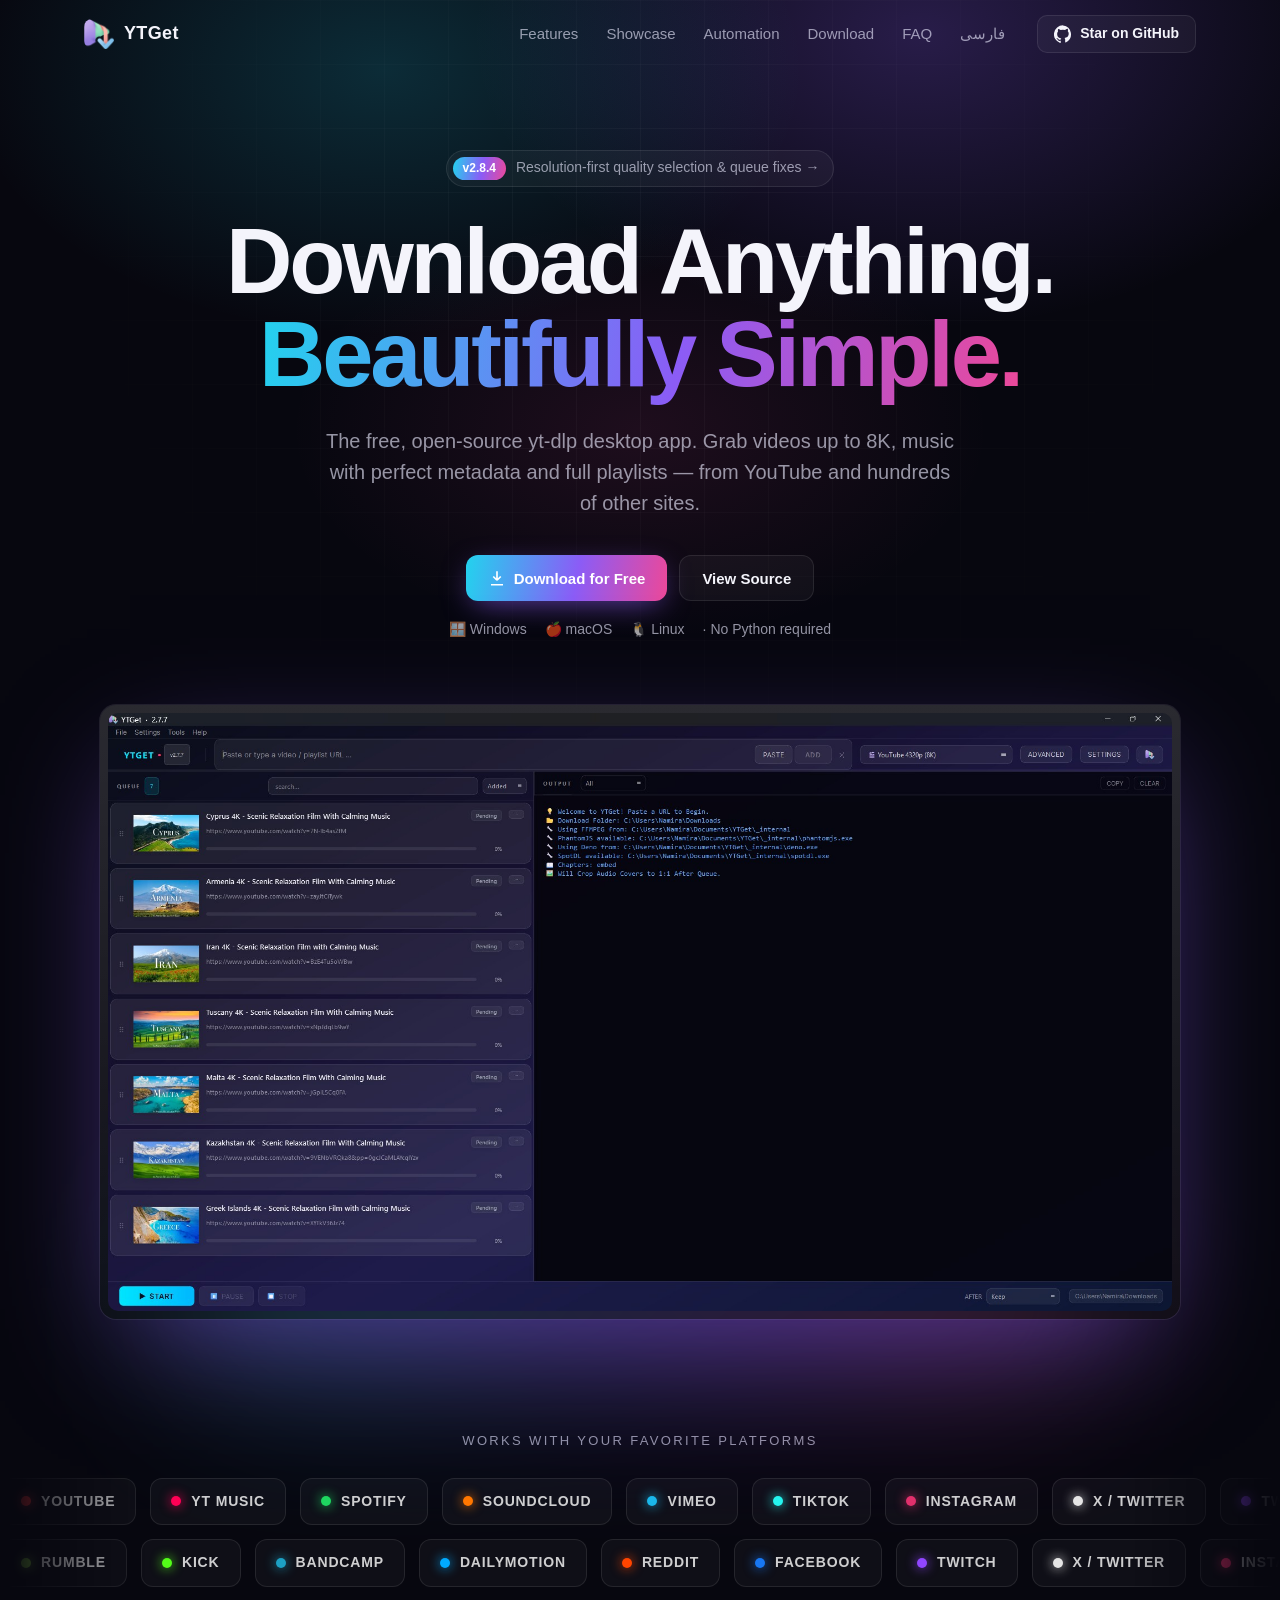
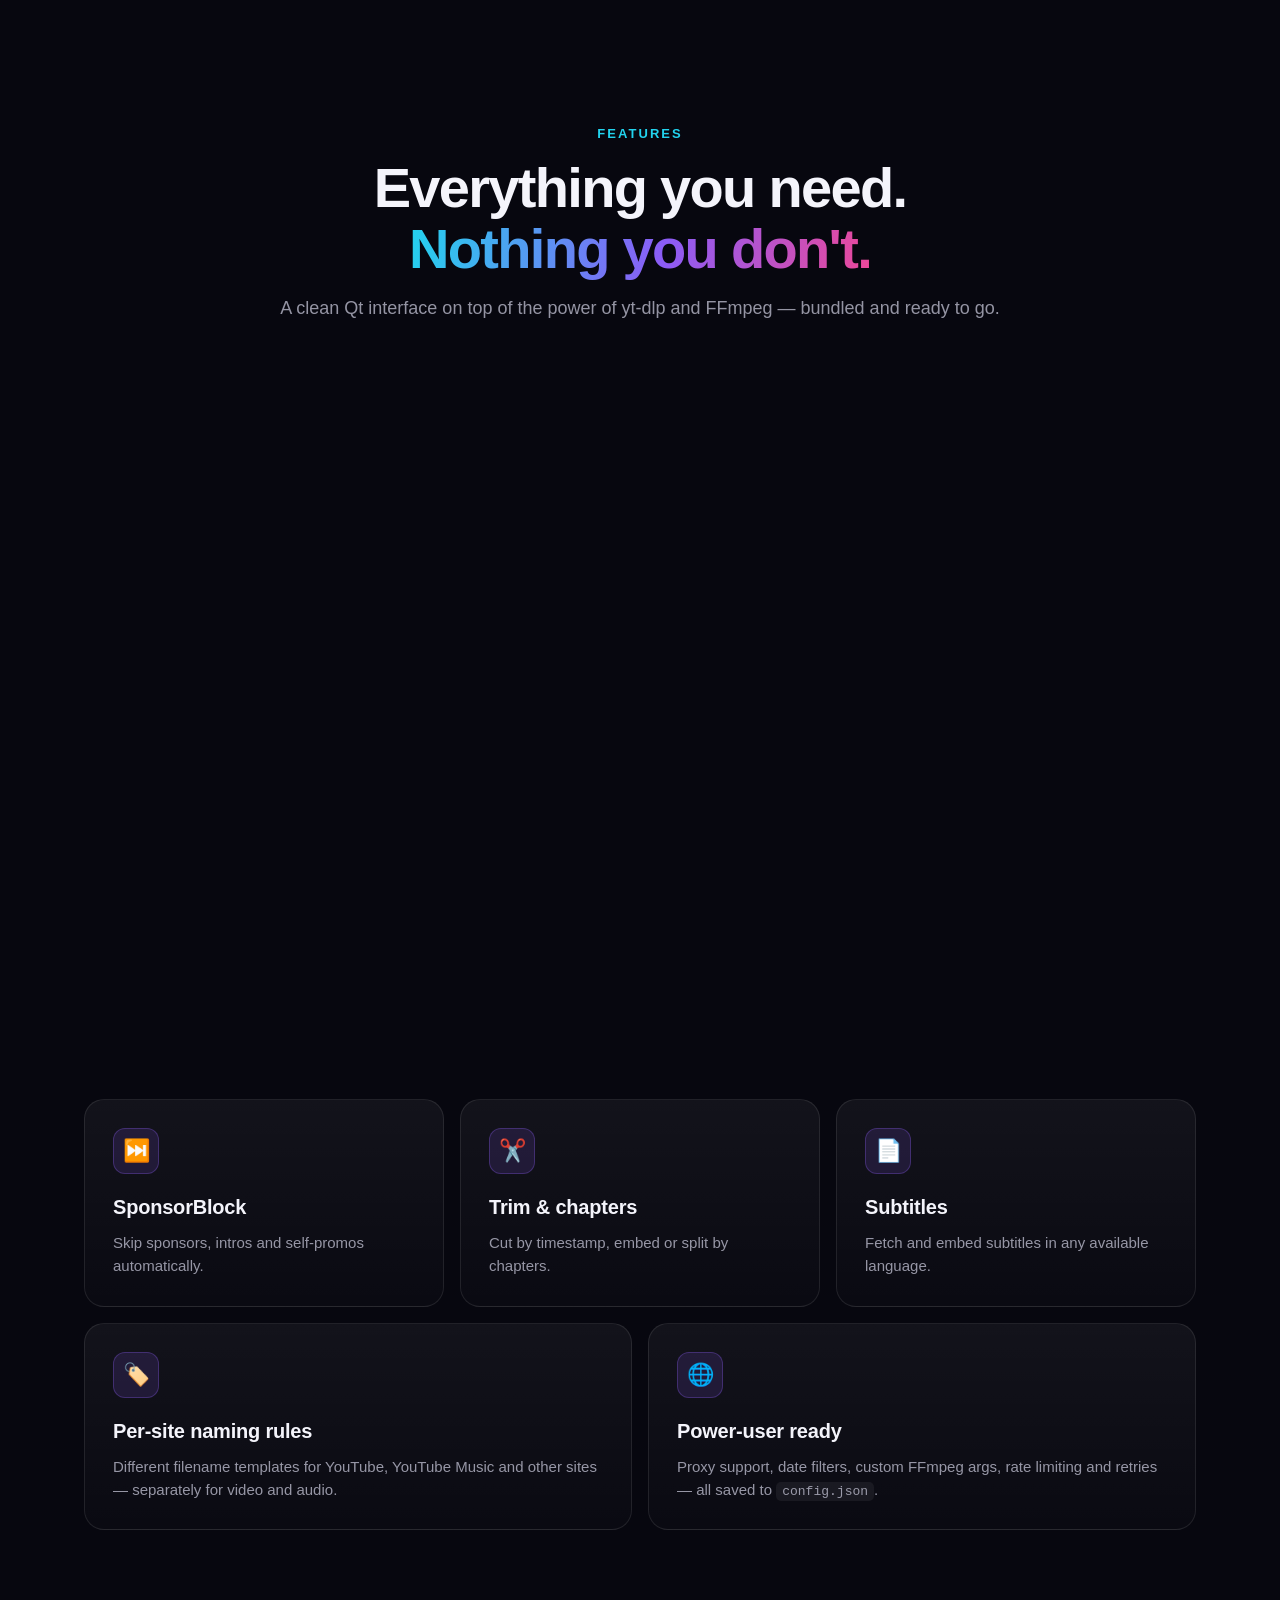
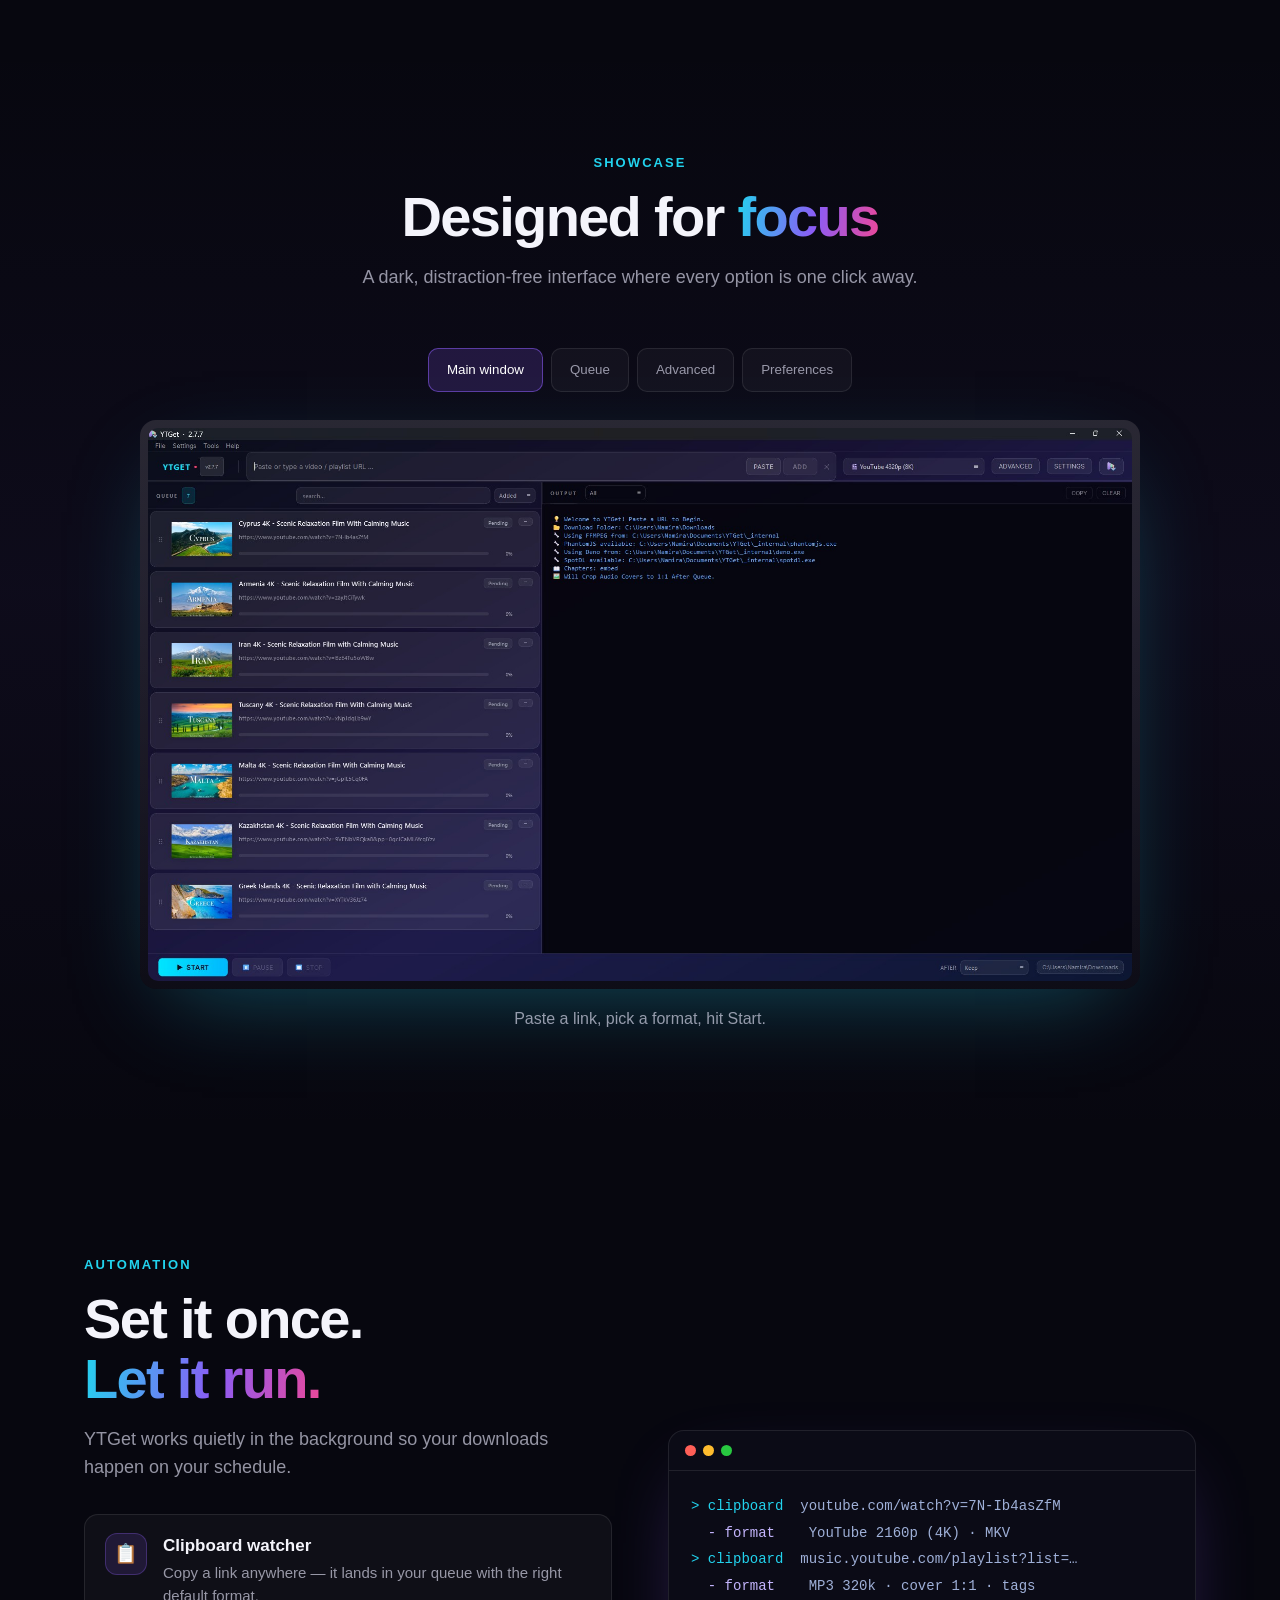
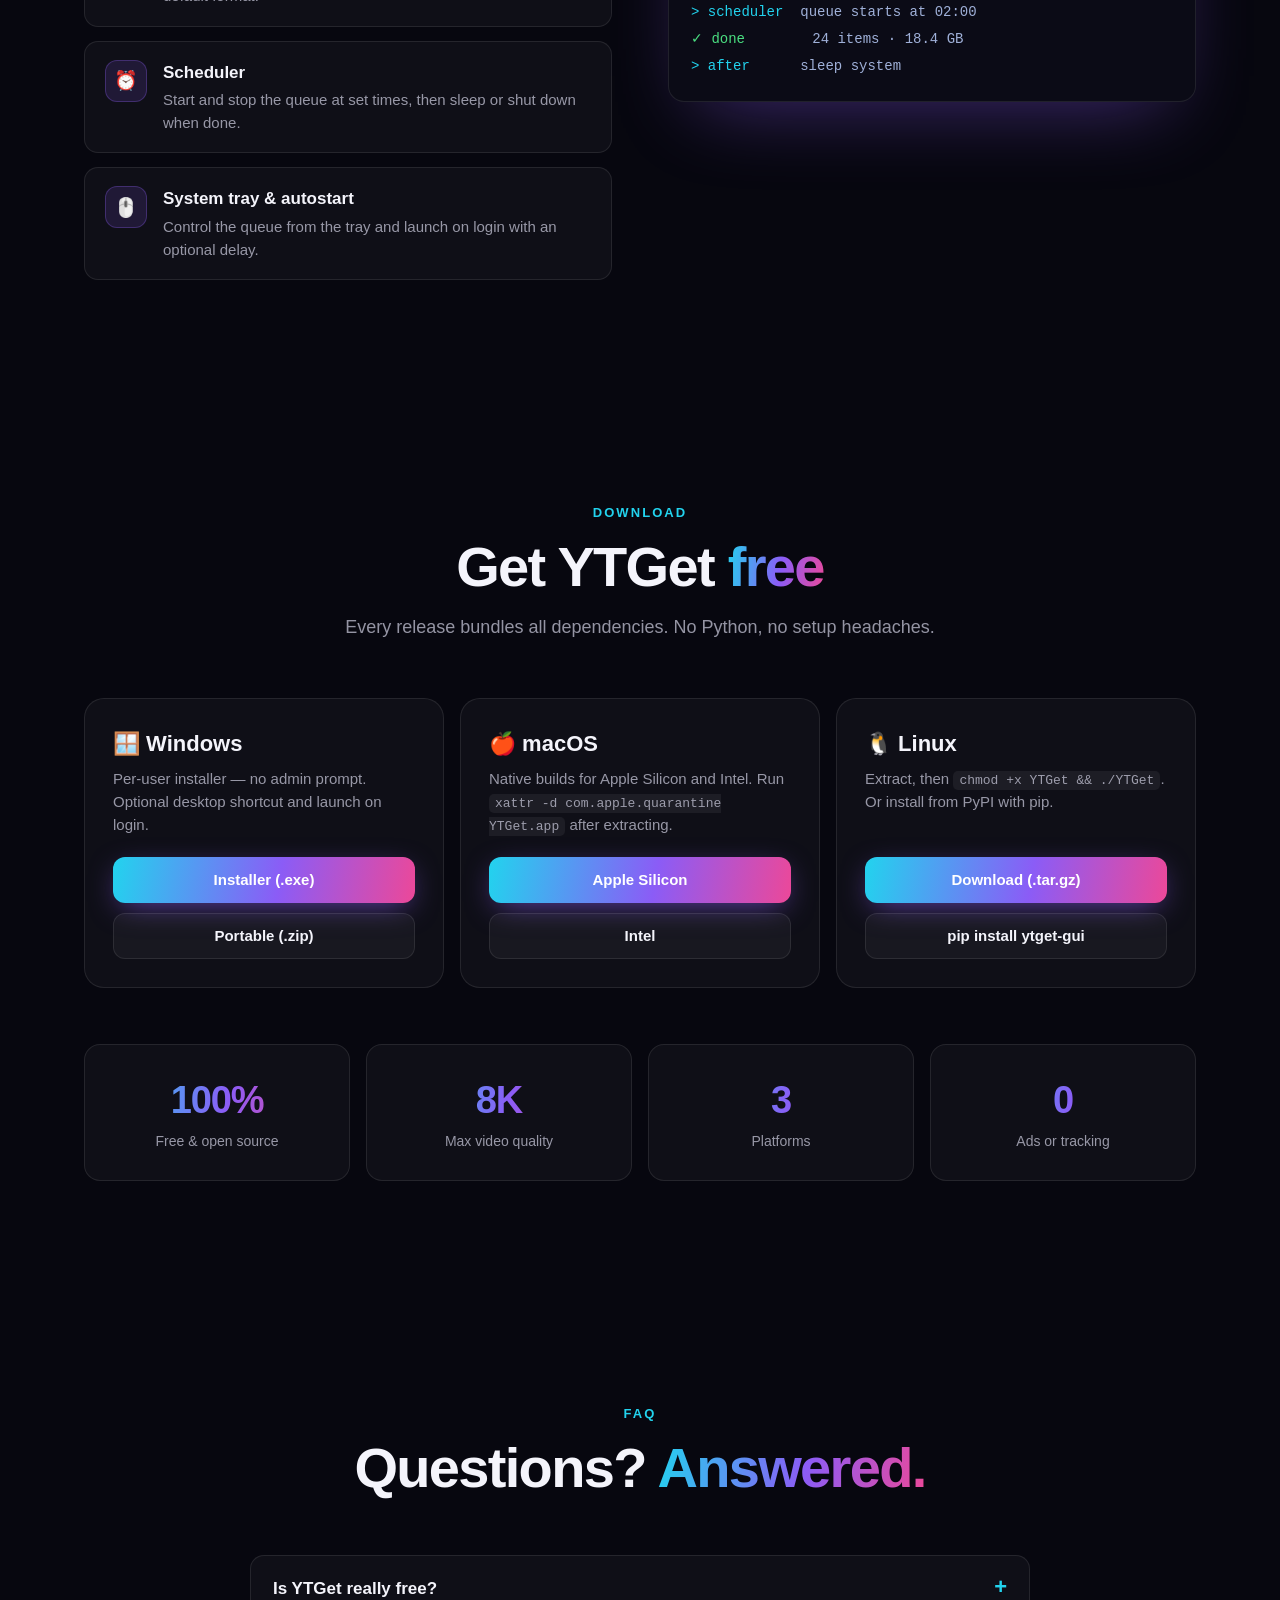
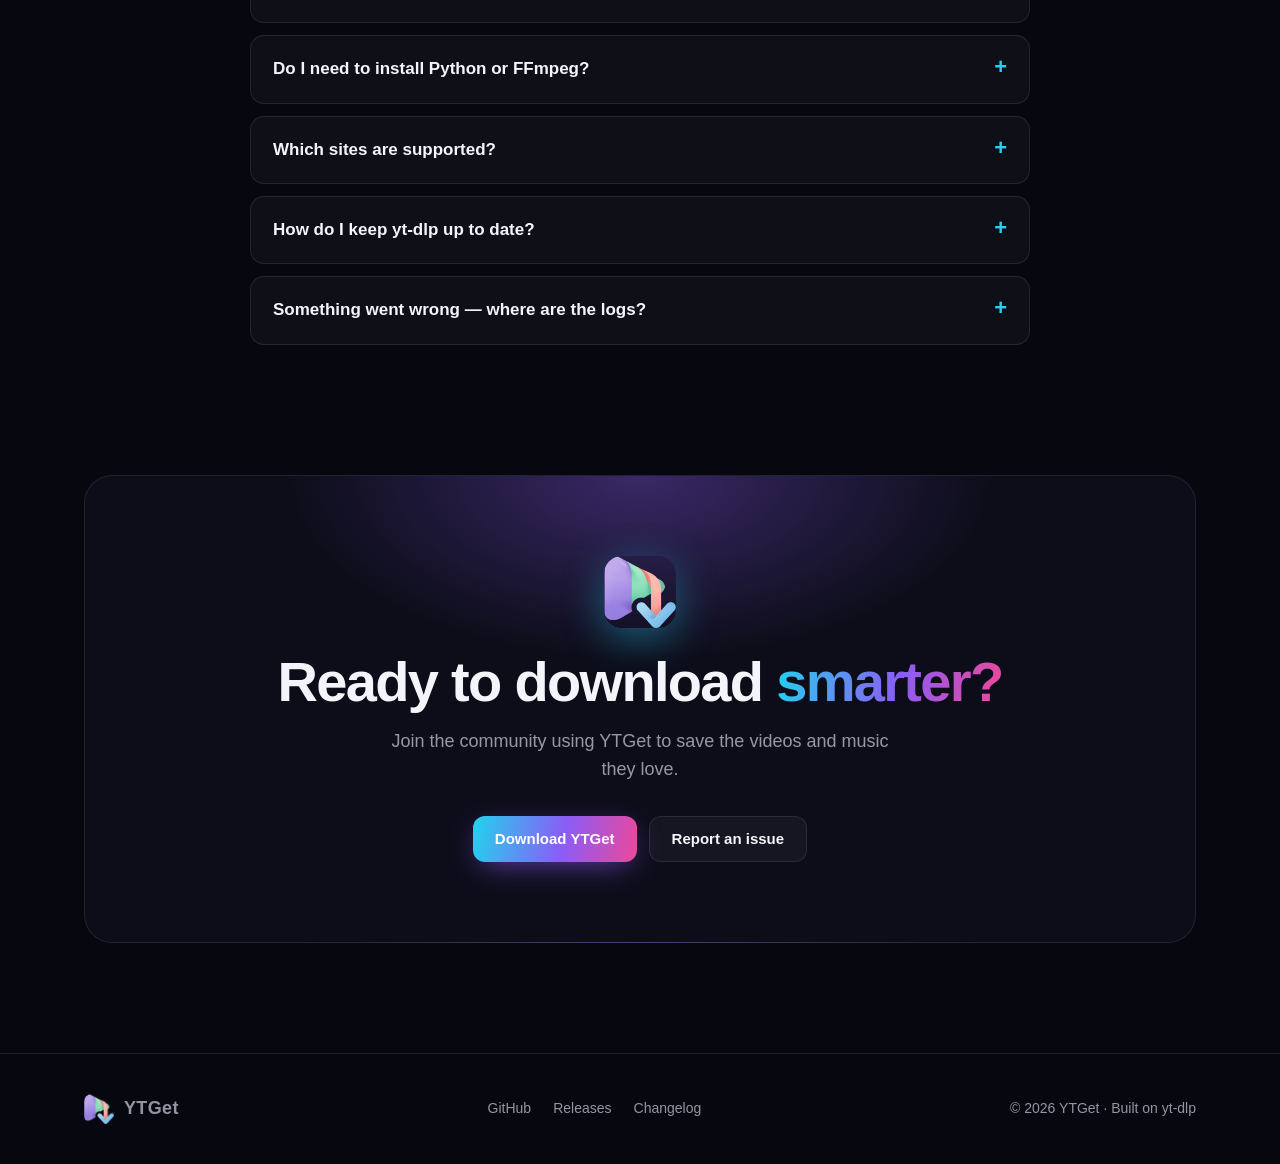
==== commit 053f60b5: "2.8.4" ====
--- a/docs/index.html
+++ b/docs/index.html
@@ -176,7 +176,7 @@
 
 <header class="hero">
  <div class="wrap">
-  <a class="pill" href="https://github.com/ErfanNamira/ytget-gui/releases/latest" target="_blank" rel="noopener"><b>v2.8.3</b> Per-site naming rules &amp; rock-solid queue →</a>
+  <a class="pill" href="https://github.com/ErfanNamira/ytget-gui/releases/latest" target="_blank" rel="noopener"><b>v2.8.4</b> Resolution-first quality selection &amp; queue fixes →</a>
   <h1>Download Anything.<br><span class="grad">Beautifully Simple.</span></h1>
   <p class="lead">The free, open-source yt-dlp desktop app. Grab videos up to 8K, music with perfect metadata and full playlists — from YouTube and hundreds of other sites.</p>
   <div class="ctas">
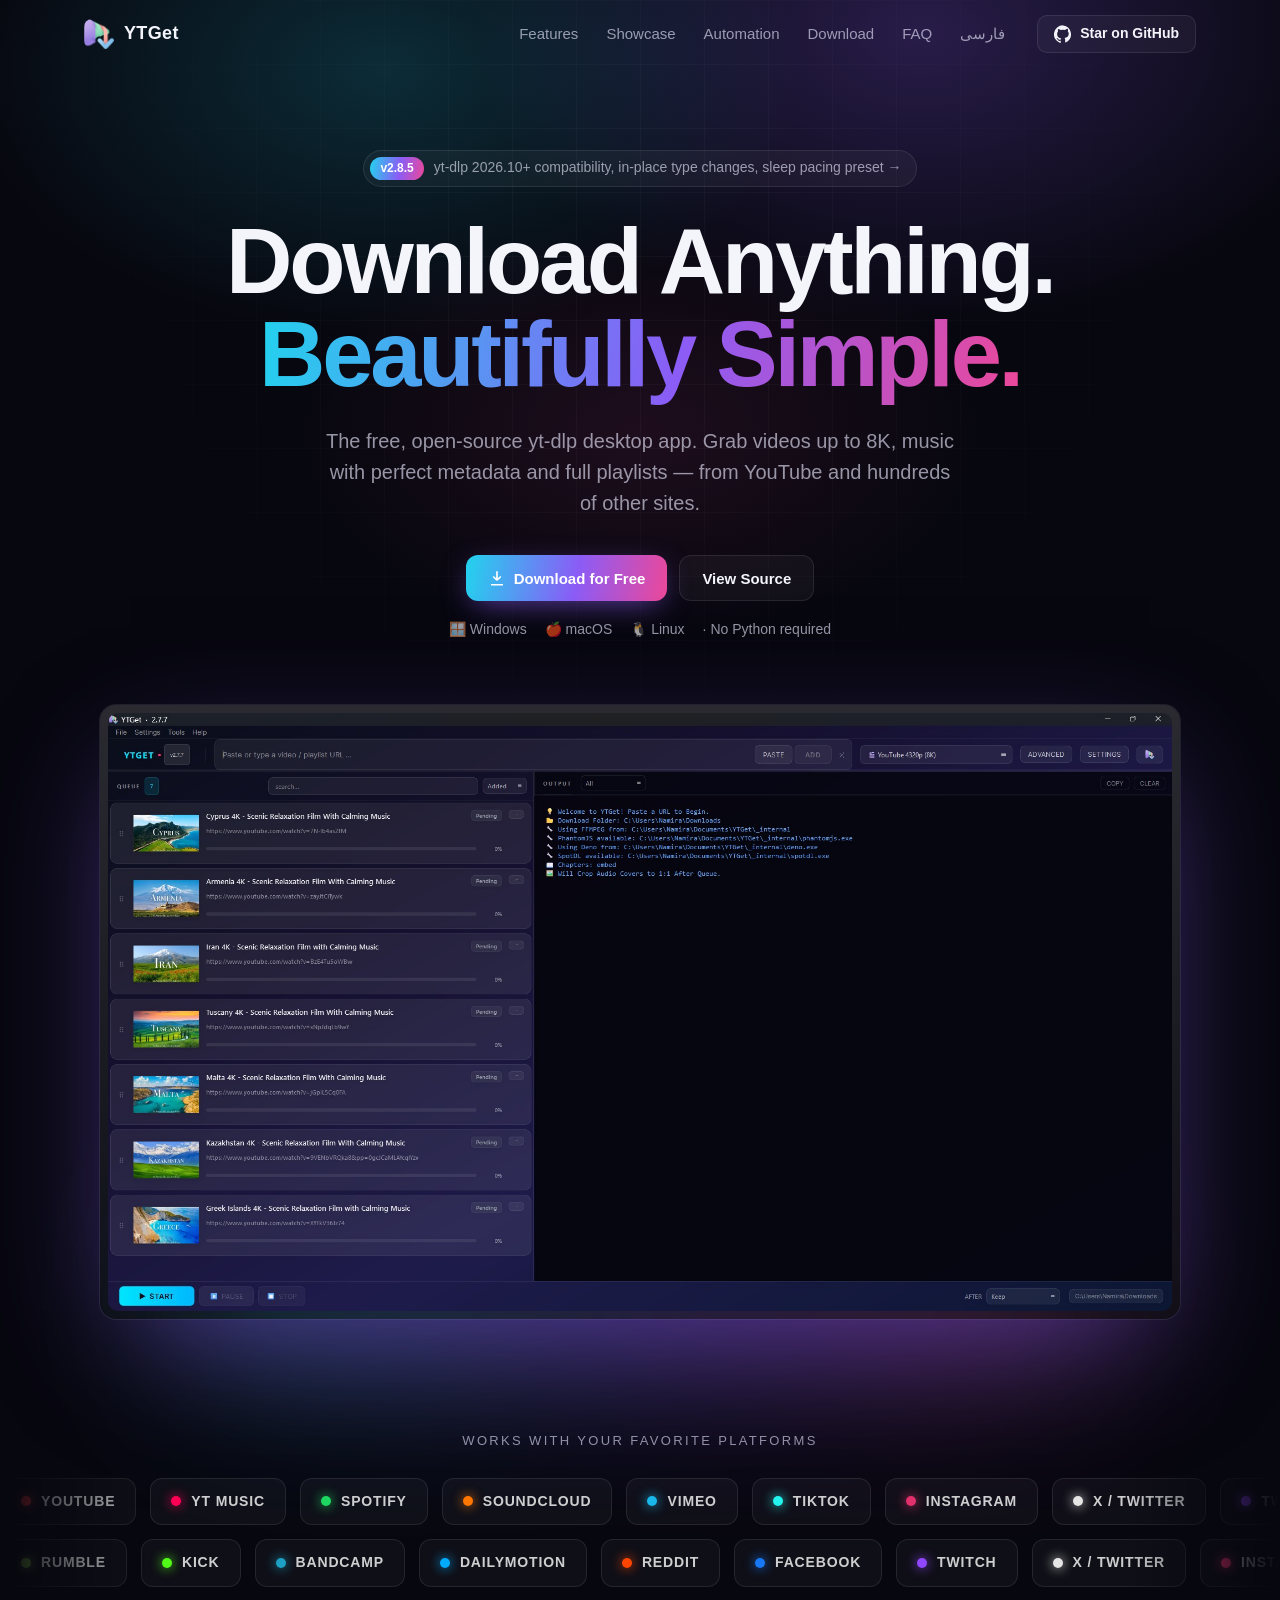
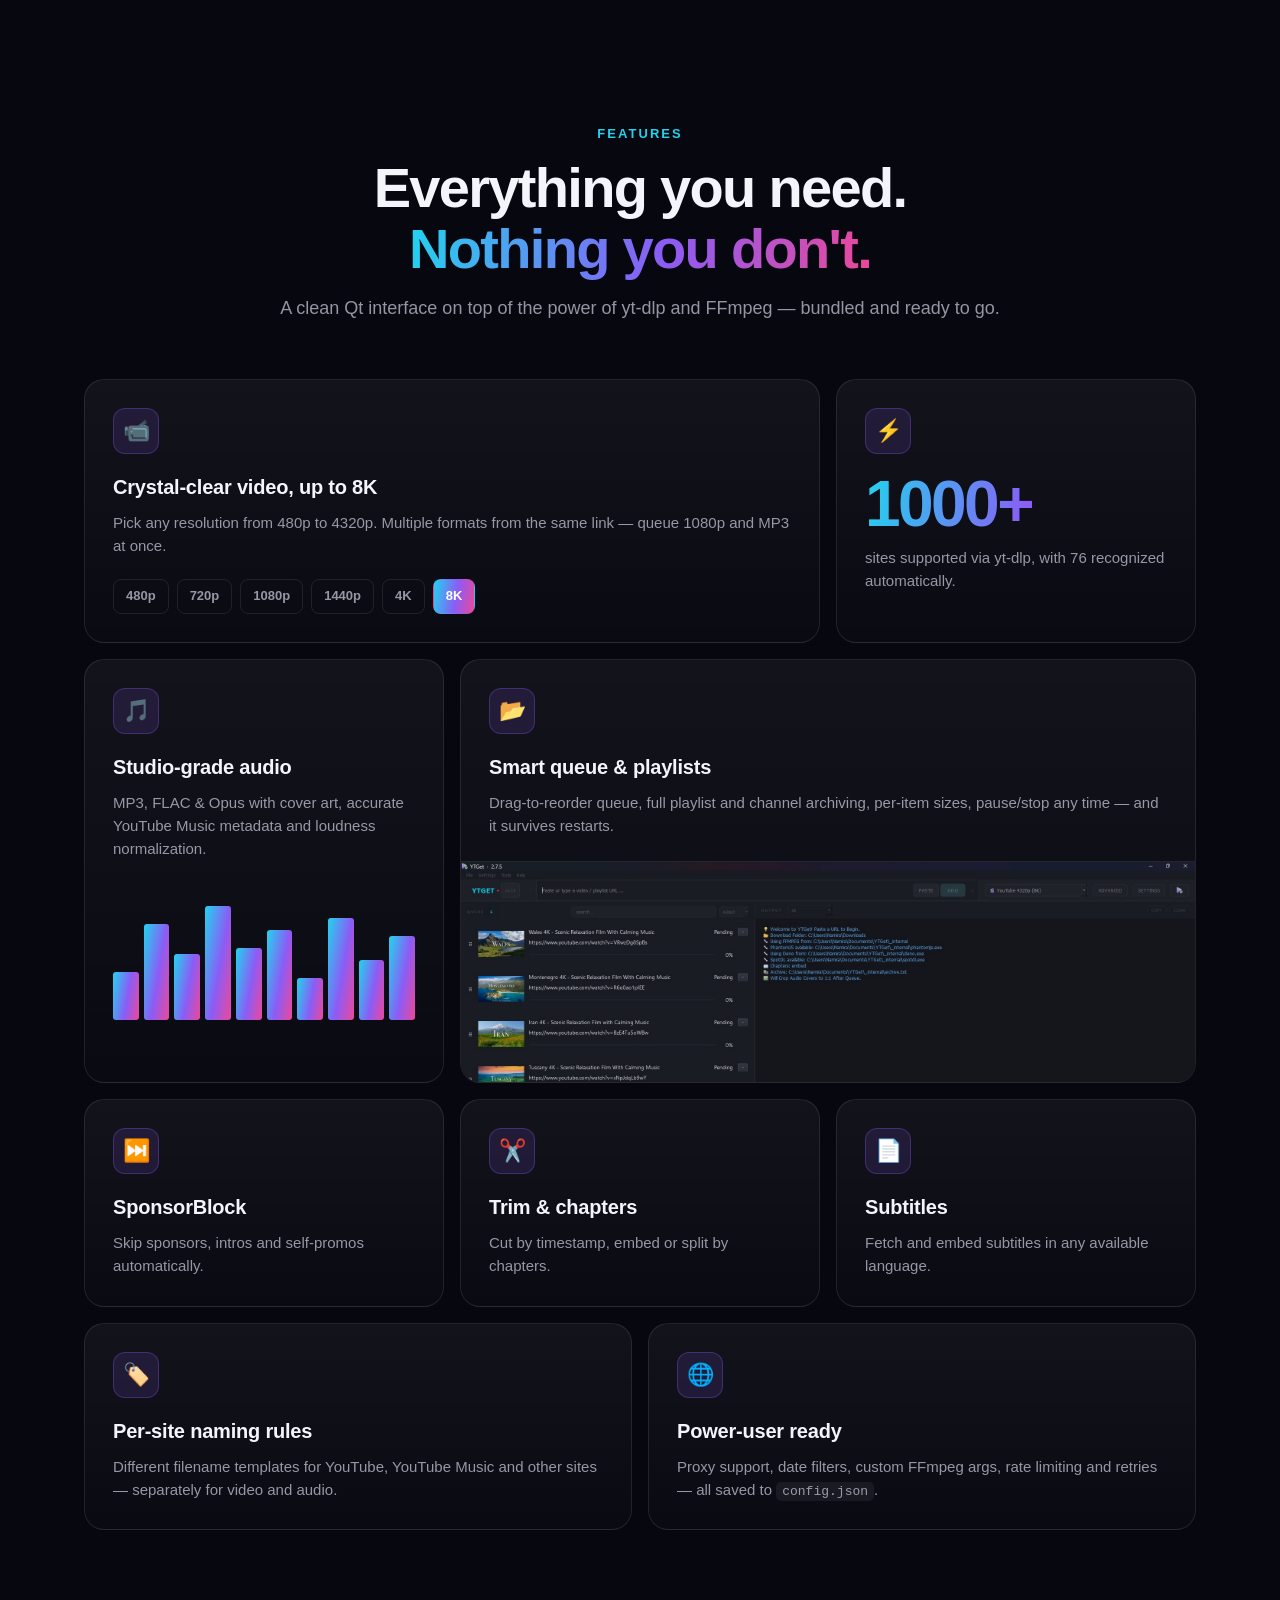
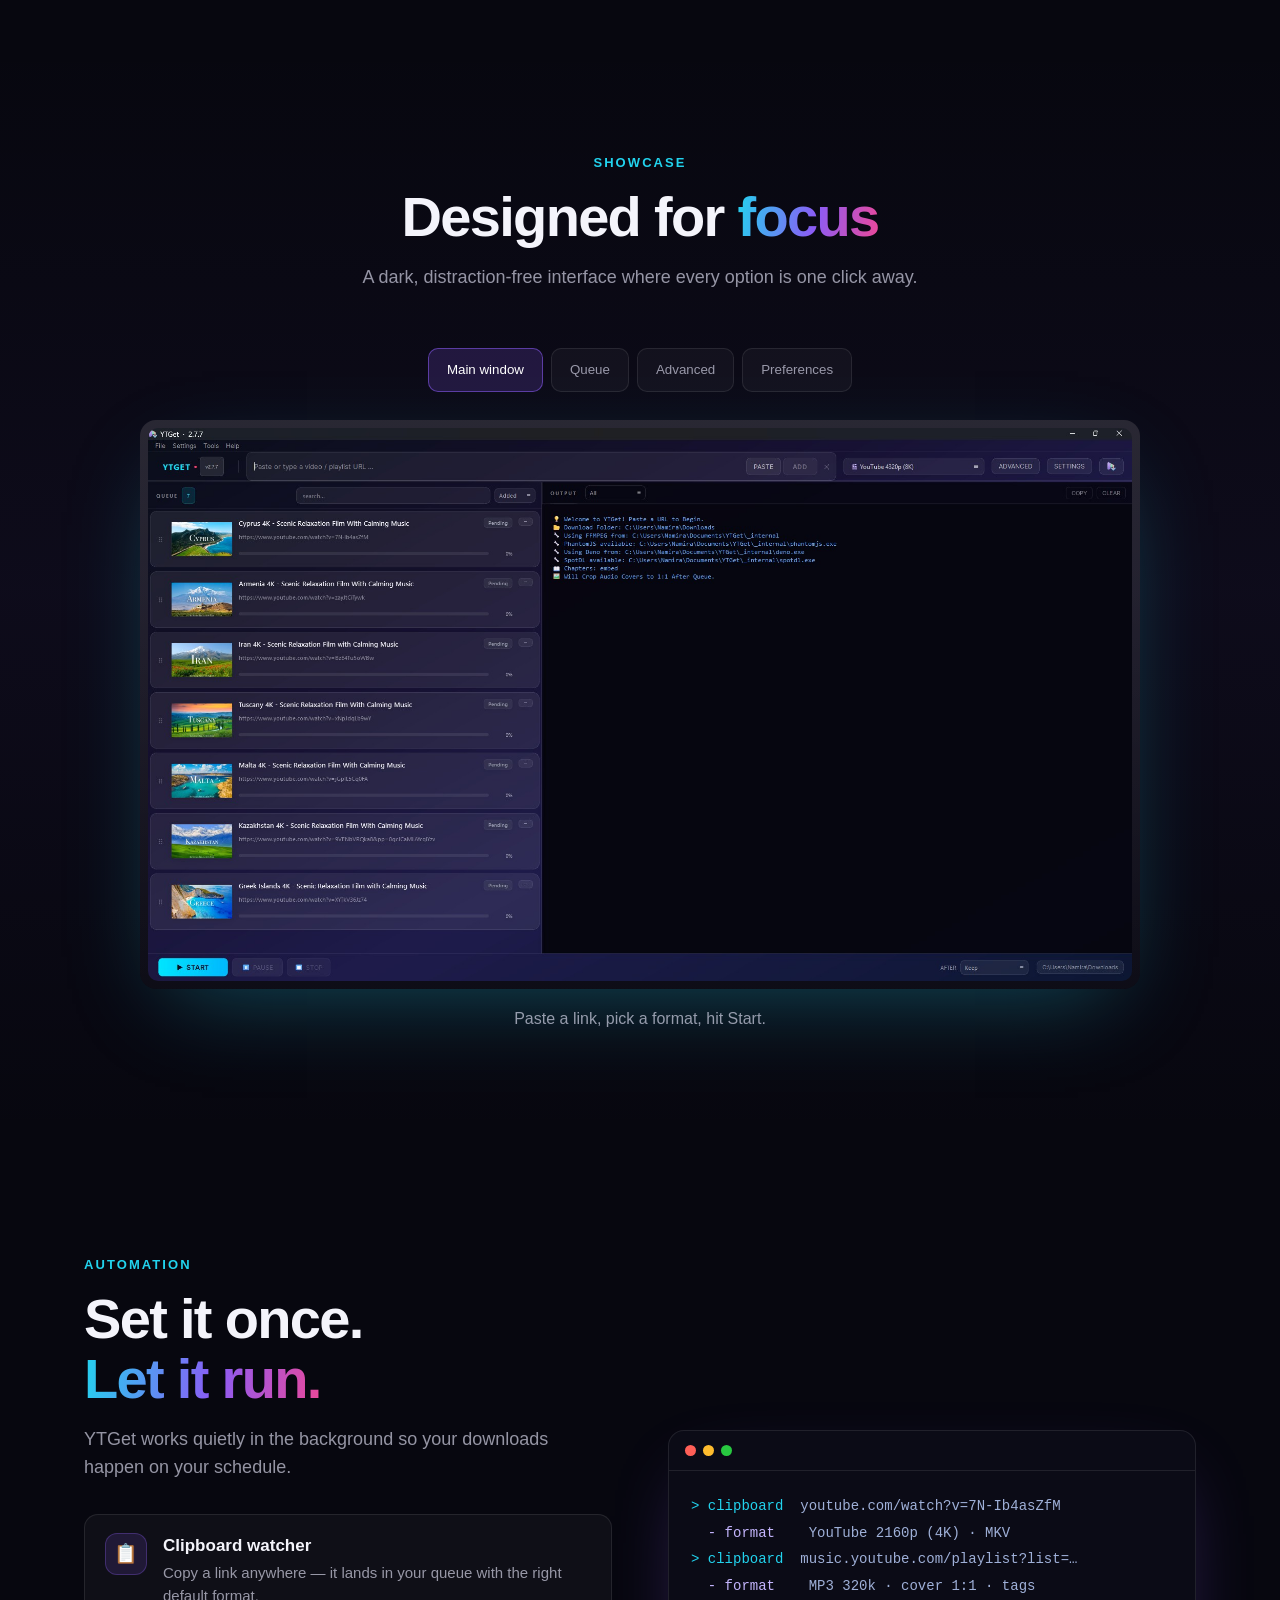
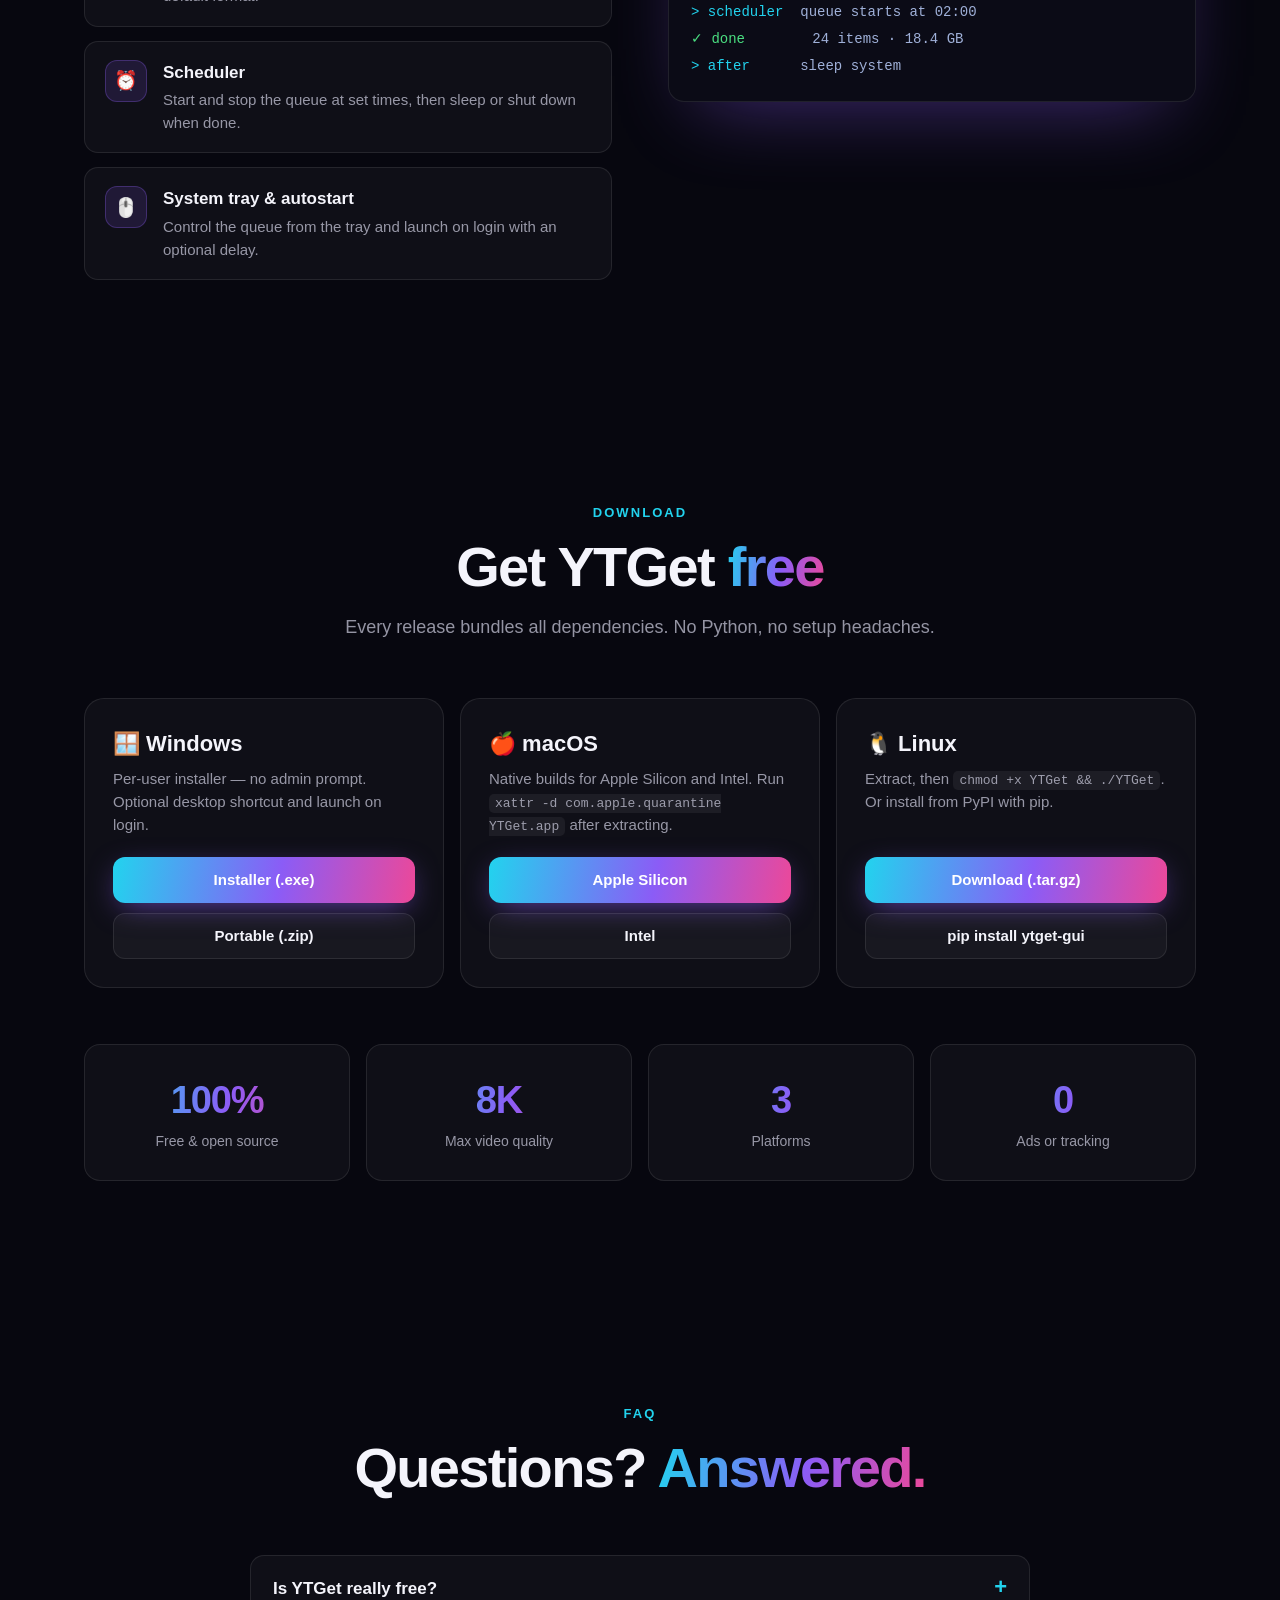
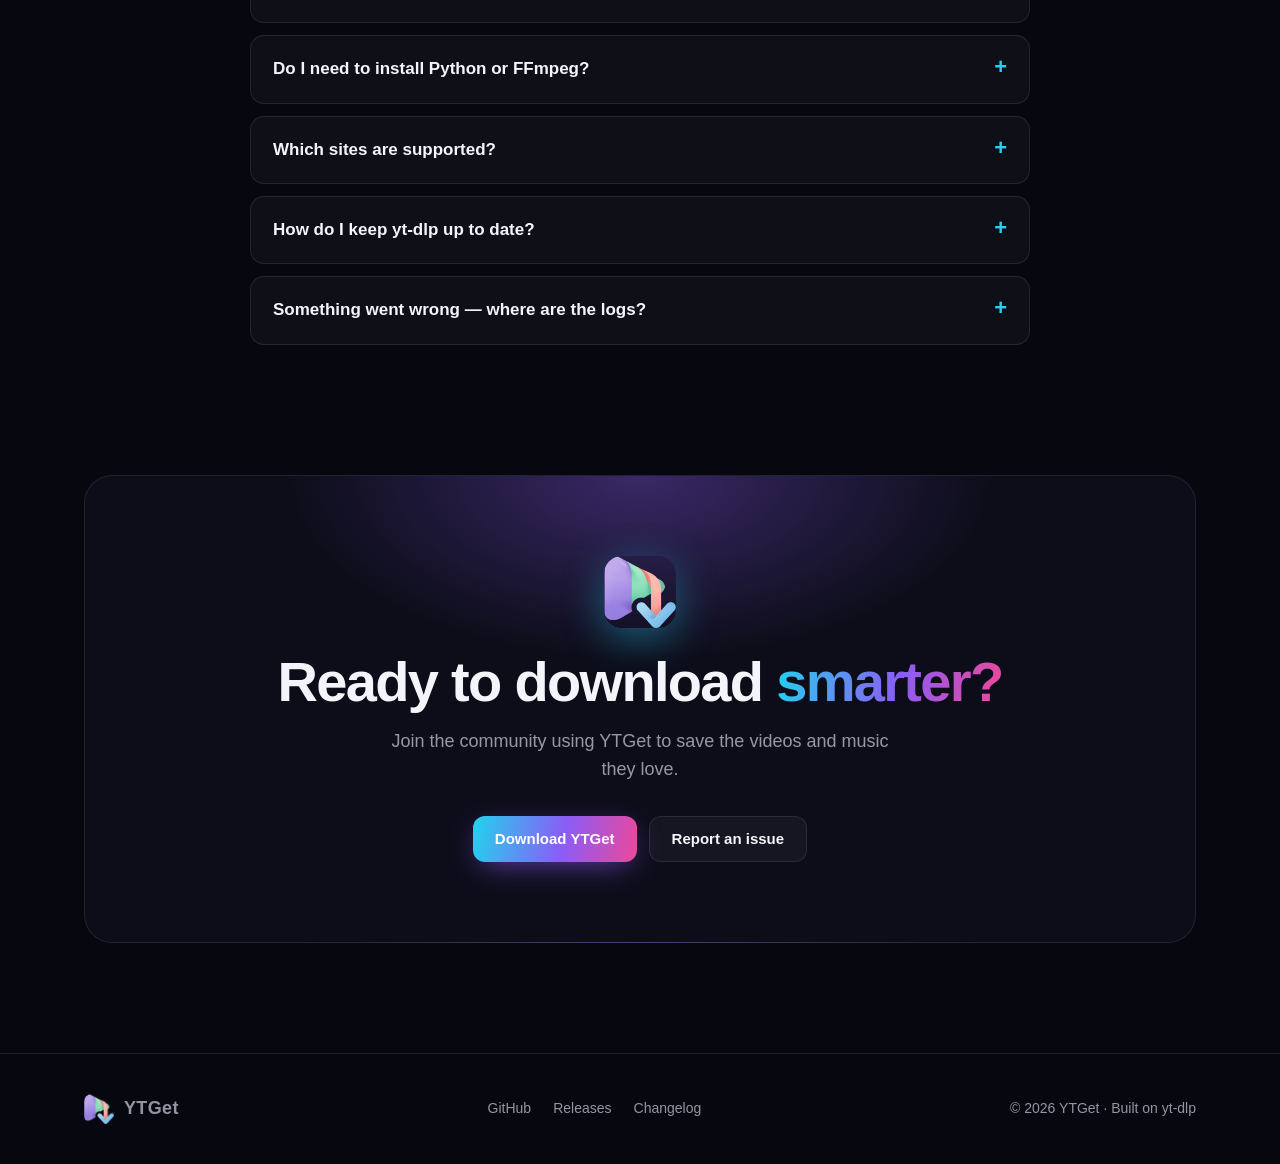
==== commit 7a51d412: "2.8.5" ====
--- a/docs/index.html
+++ b/docs/index.html
@@ -176,7 +176,7 @@
 
 <header class="hero">
  <div class="wrap">
-  <a class="pill" href="https://github.com/ErfanNamira/ytget-gui/releases/latest" target="_blank" rel="noopener"><b>v2.8.4</b> Resolution-first quality selection &amp; queue fixes →</a>
+  <a class="pill" href="https://github.com/ErfanNamira/ytget-gui/releases/latest" target="_blank" rel="noopener"><b>v2.8.5</b> yt-dlp 2026.10+ compatibility, in-place type changes, sleep pacing preset →</a>
   <h1>Download Anything.<br><span class="grad">Beautifully Simple.</span></h1>
   <p class="lead">The free, open-source yt-dlp desktop app. Grab videos up to 8K, music with perfect metadata and full playlists — from YouTube and hundreds of other sites.</p>
   <div class="ctas">
